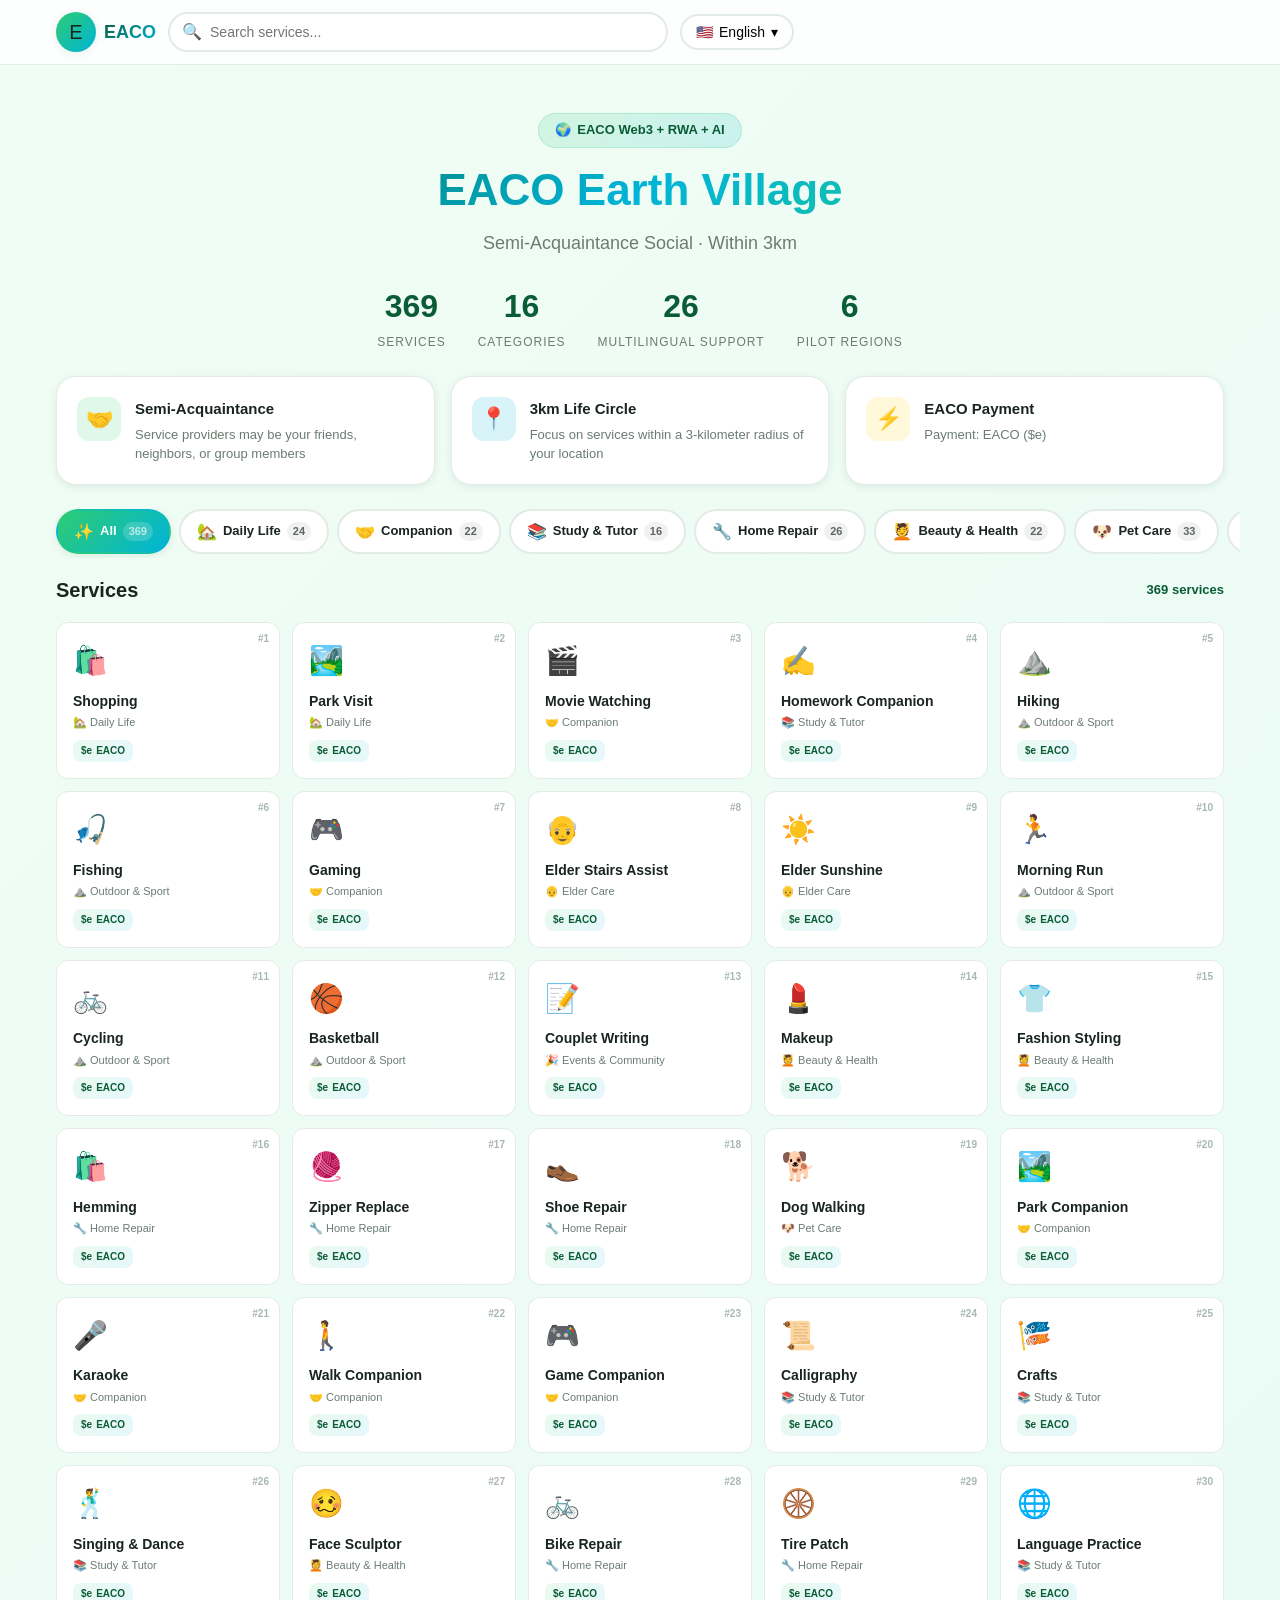
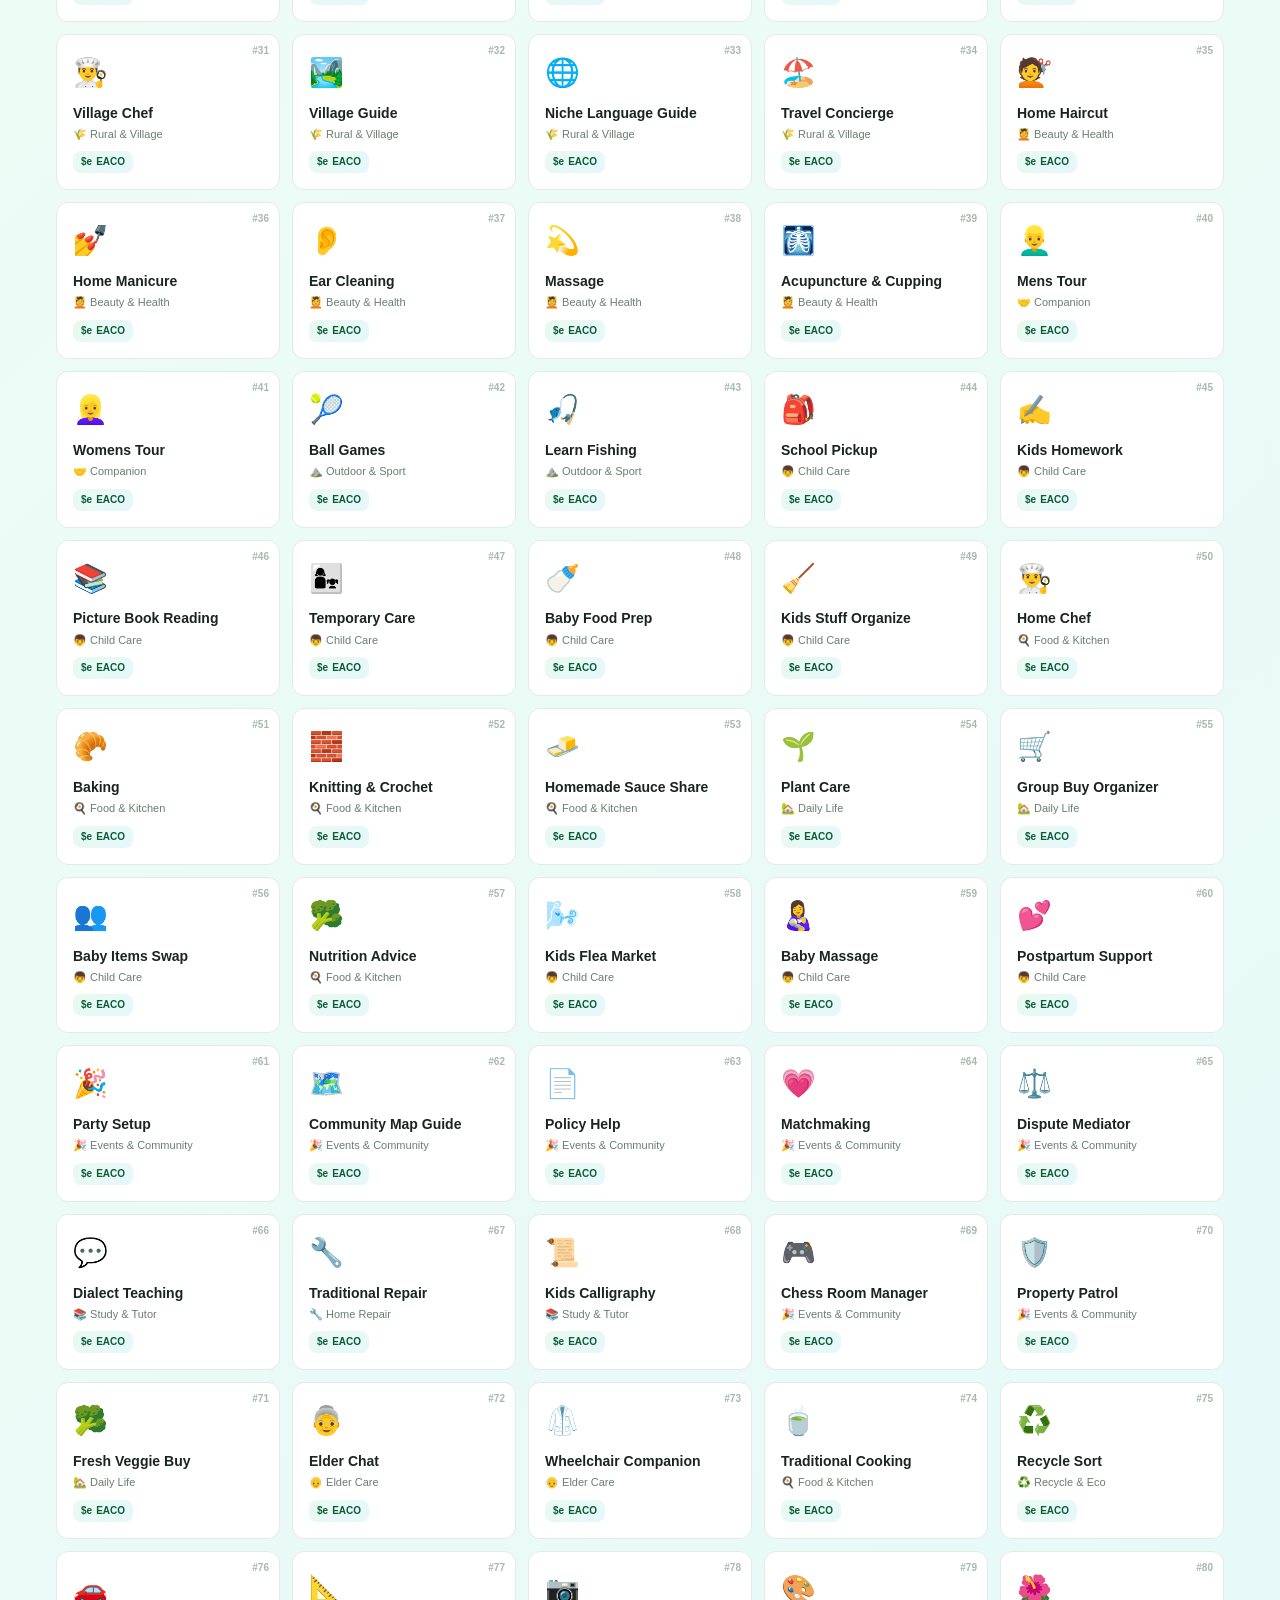
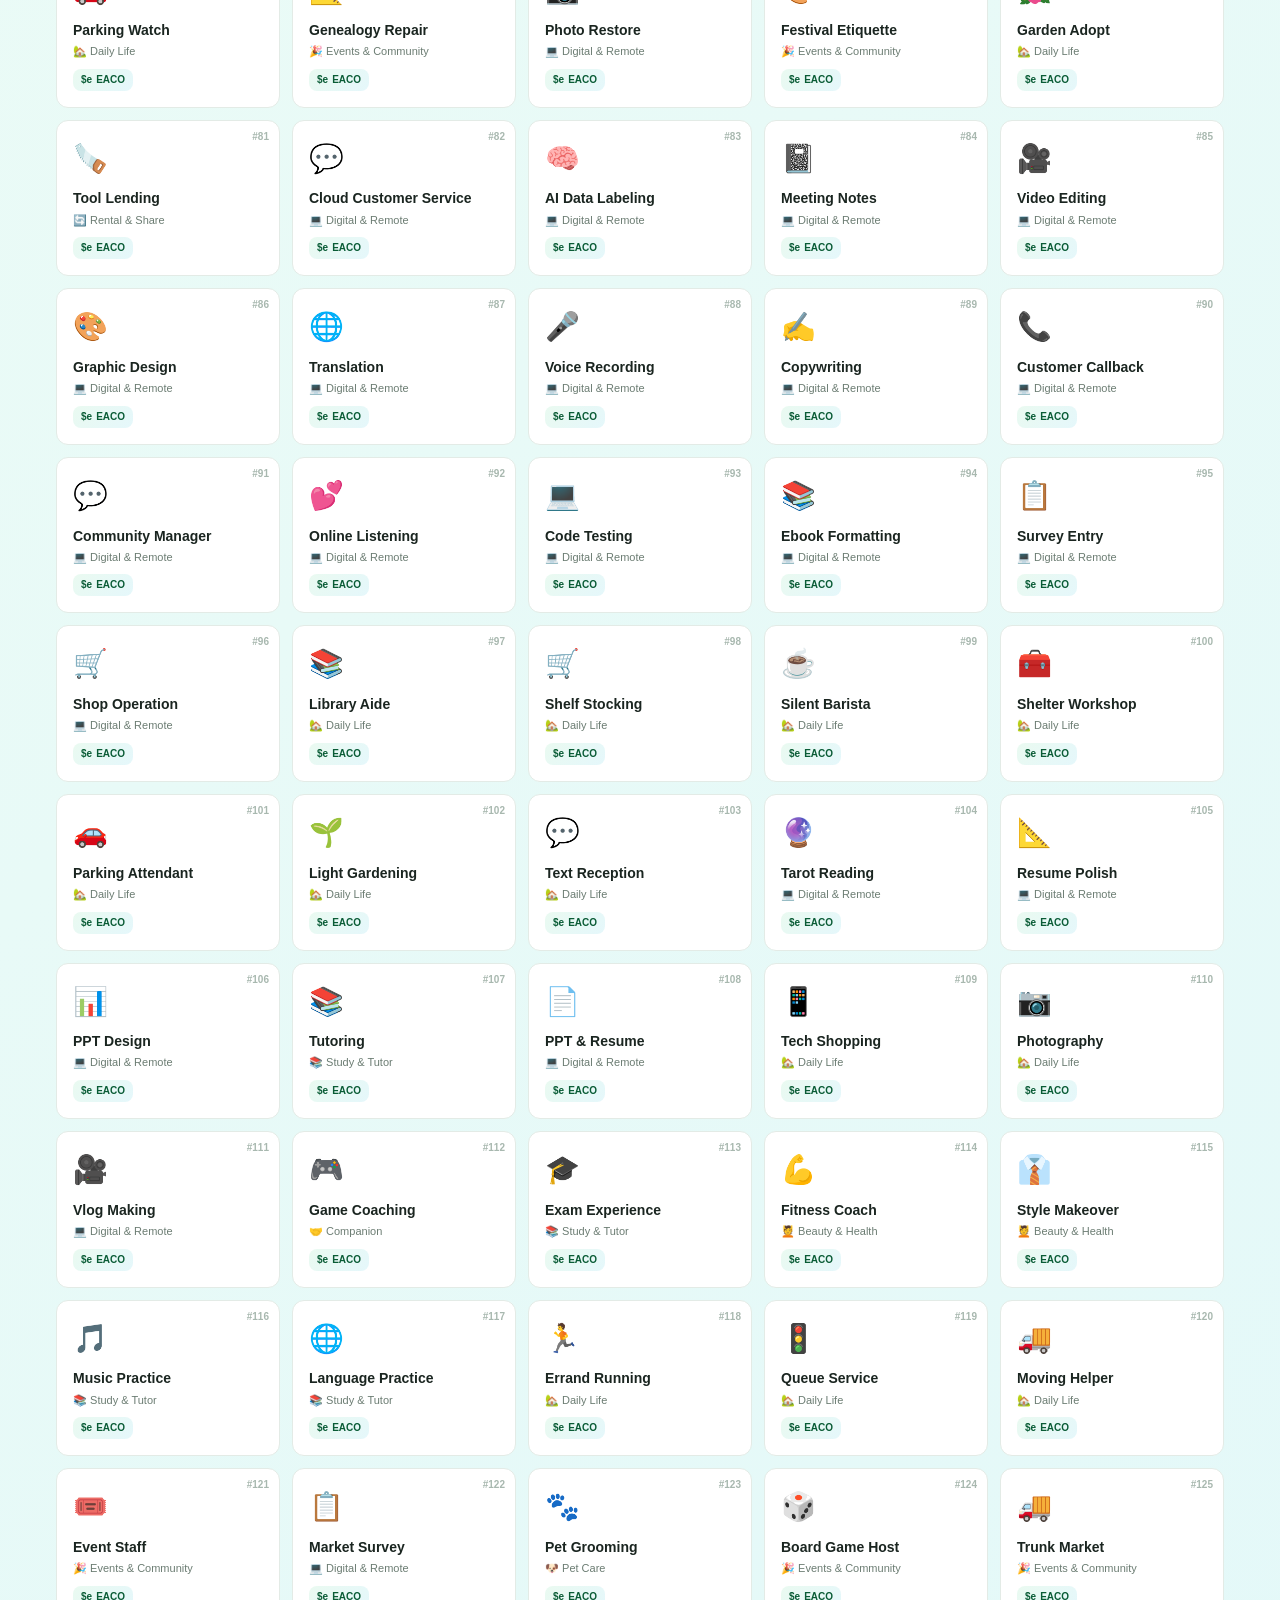
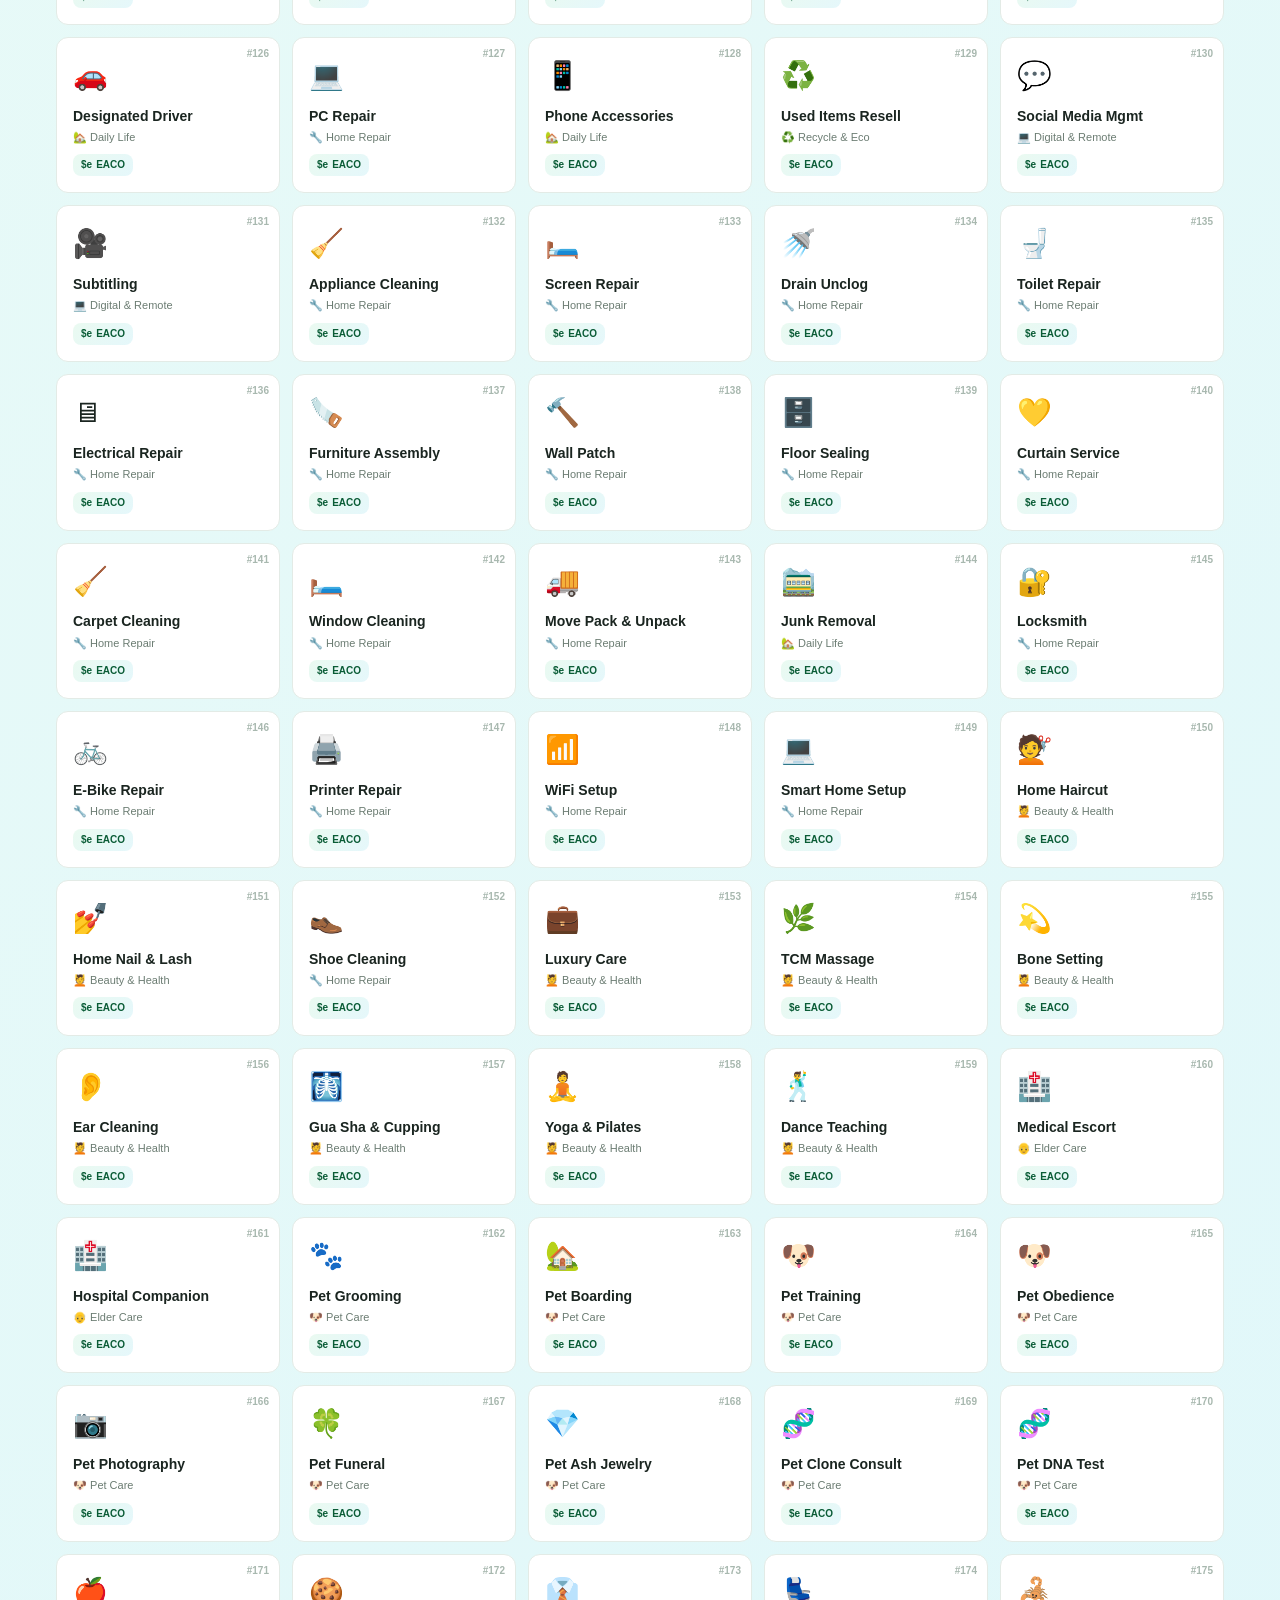
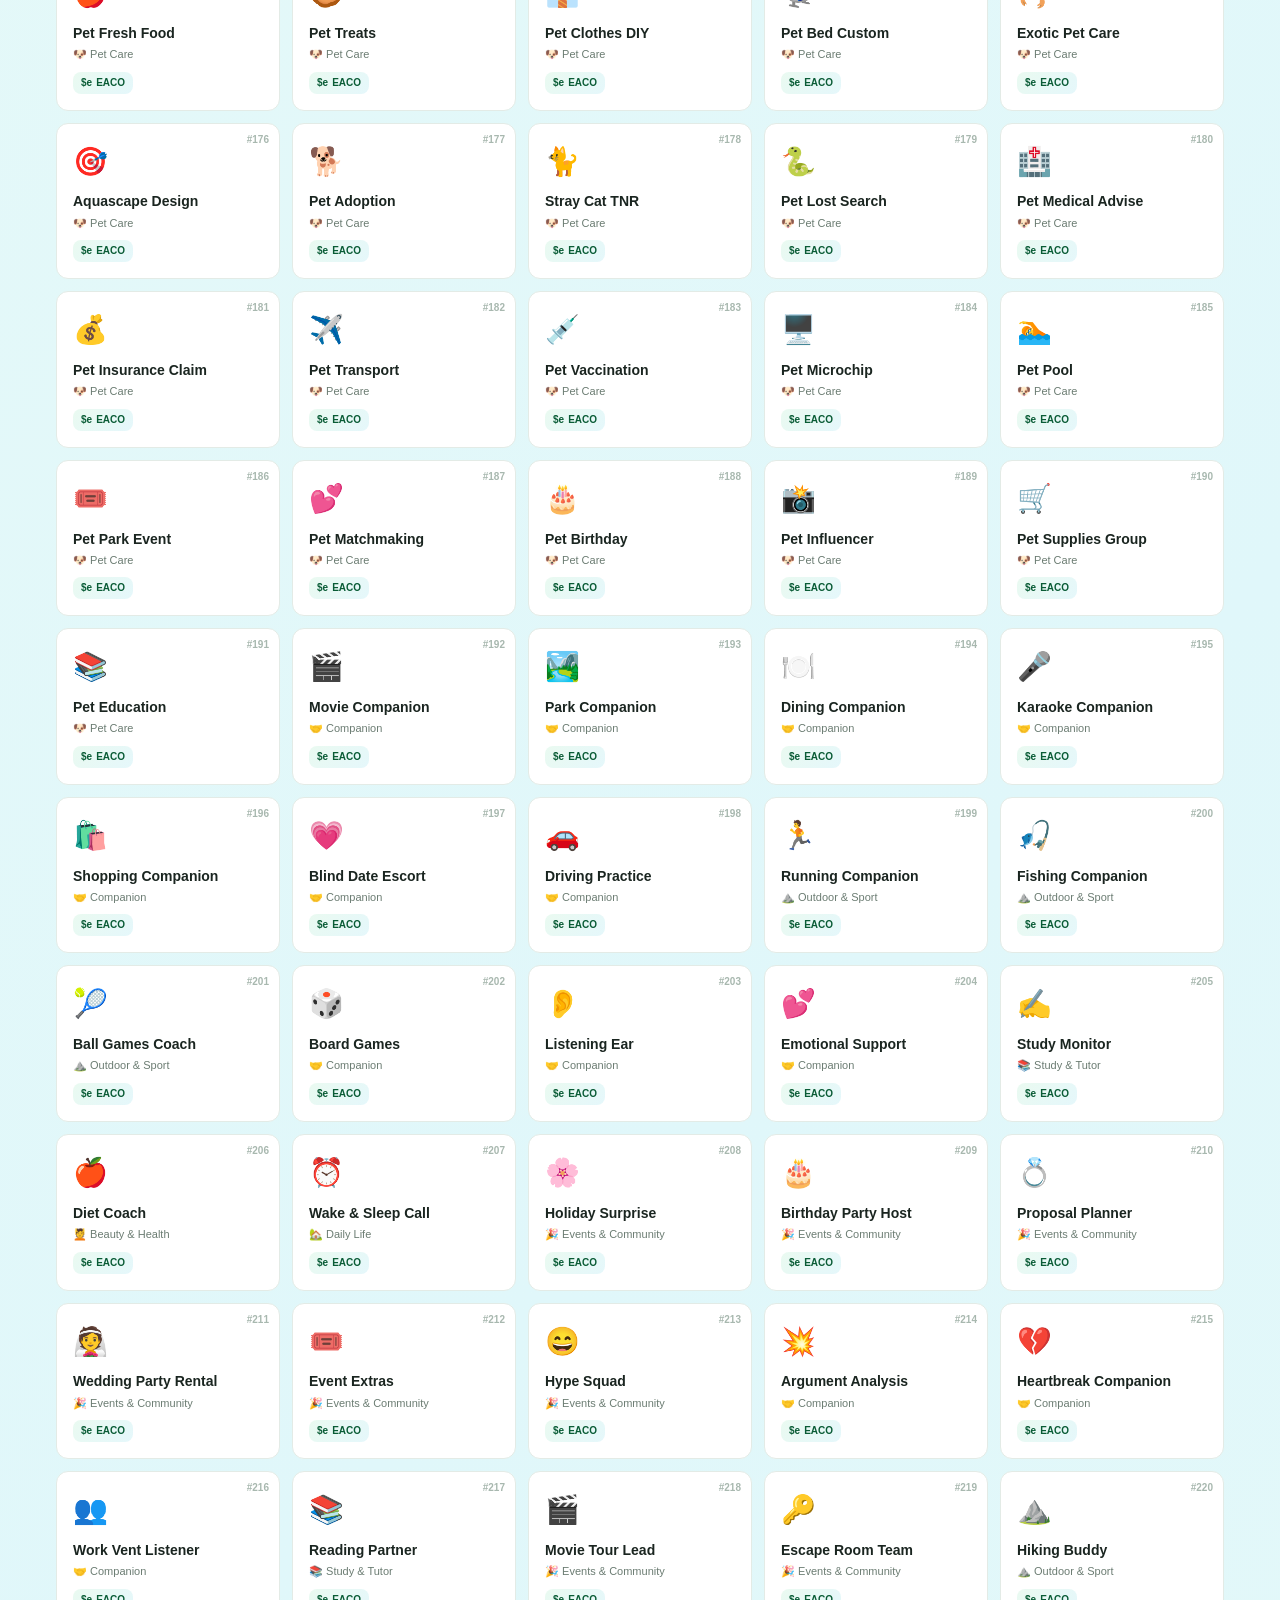
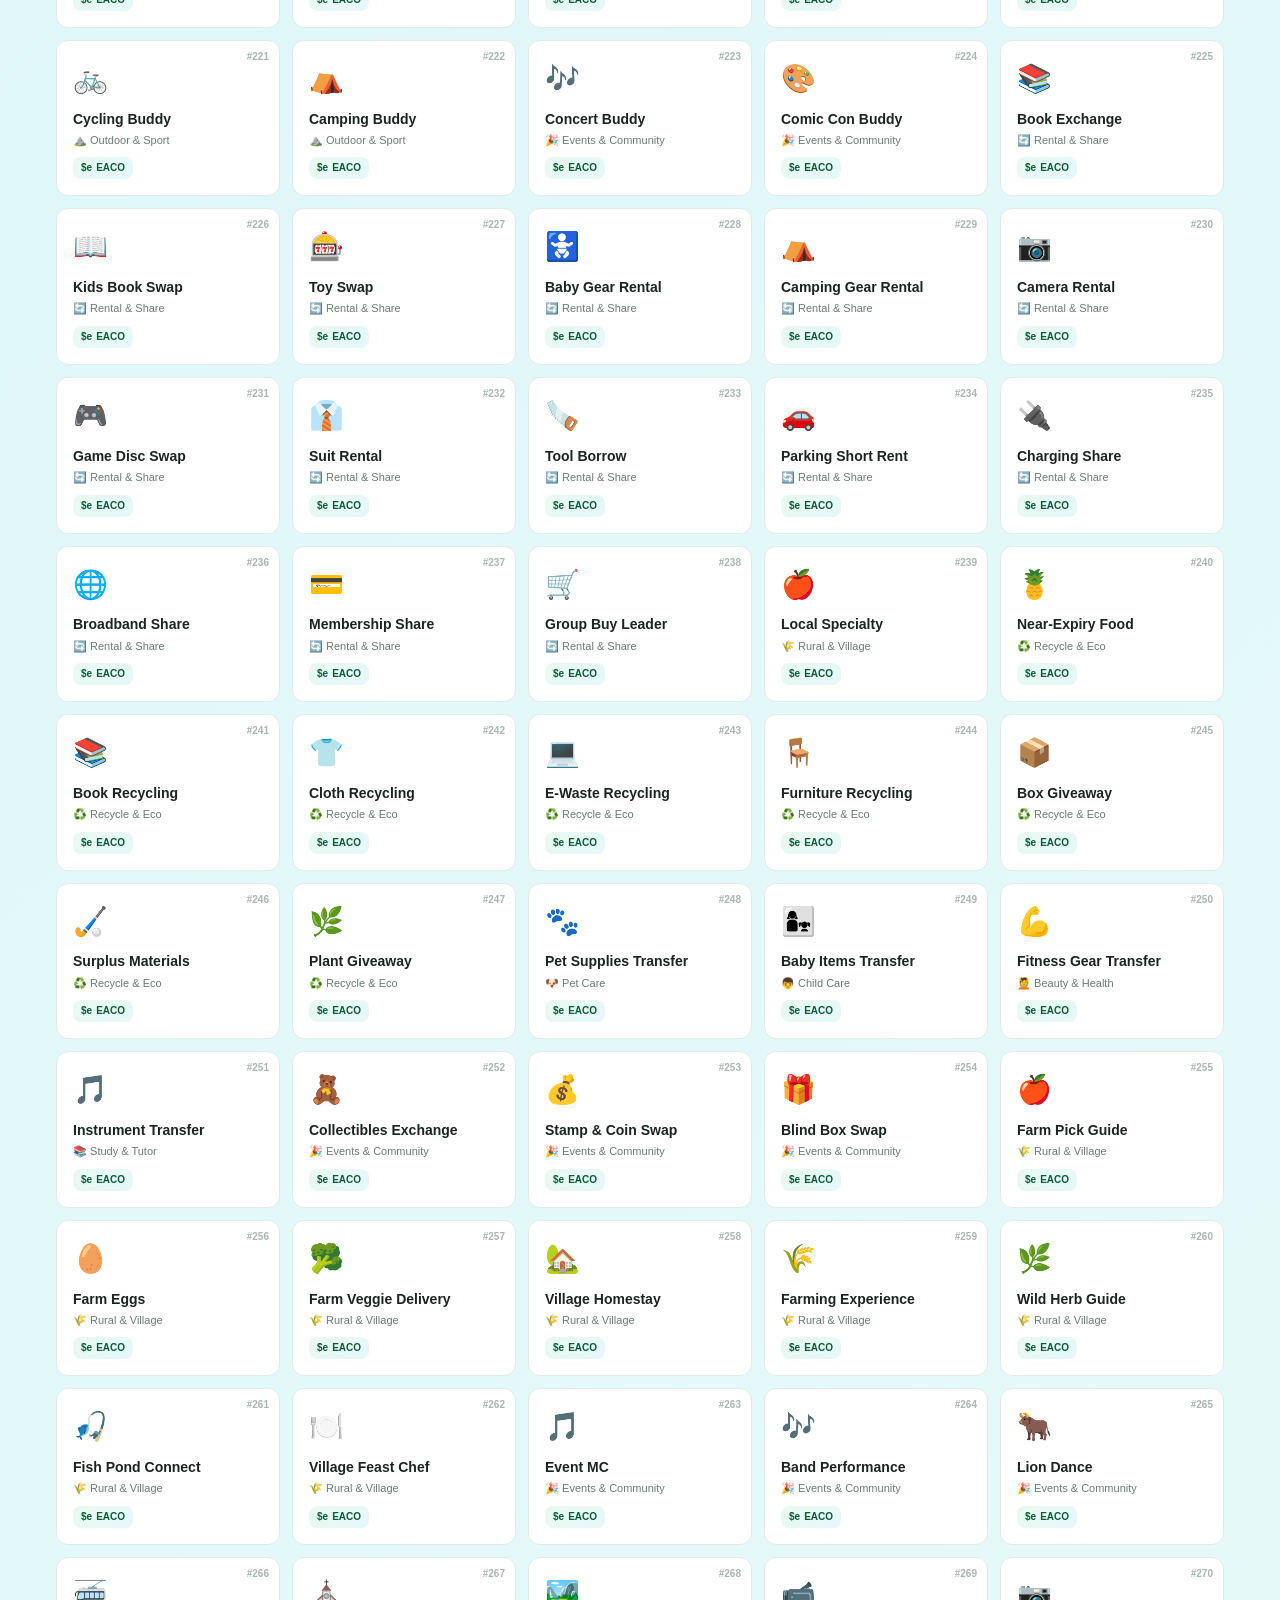
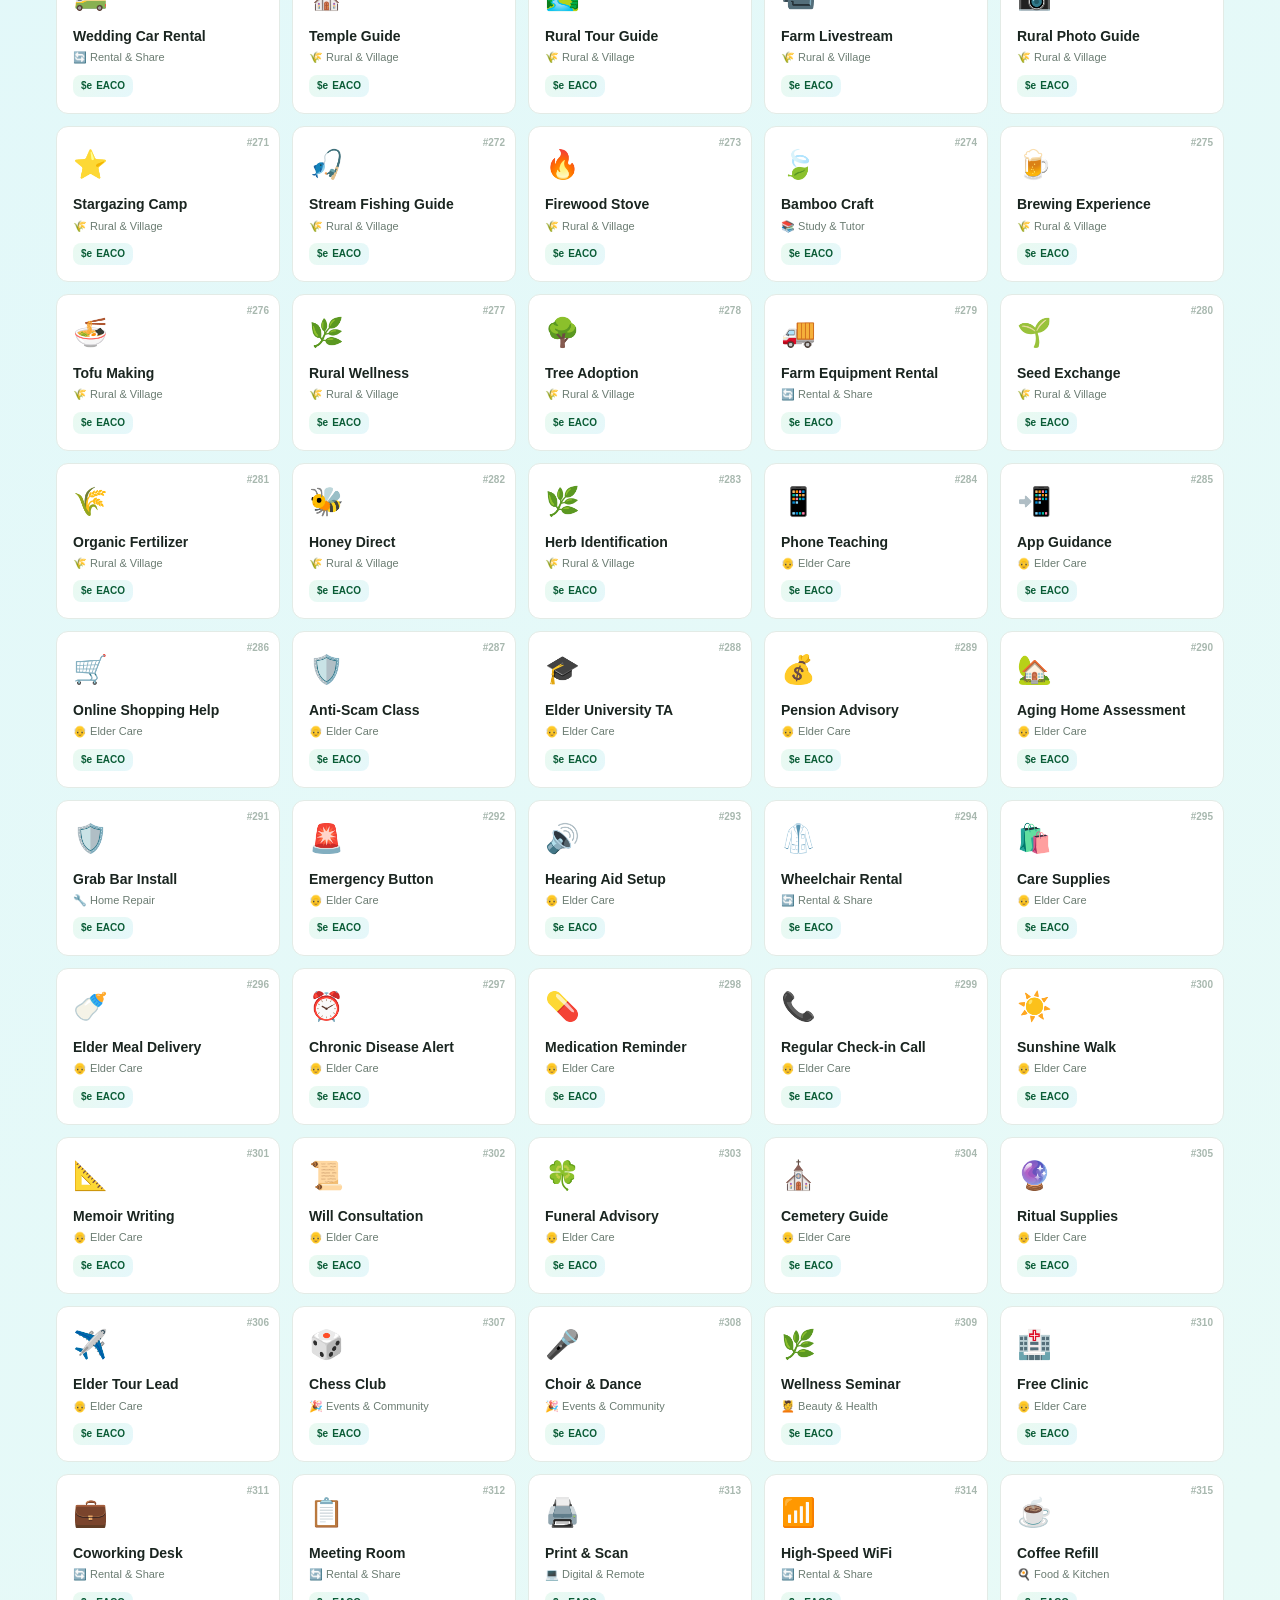
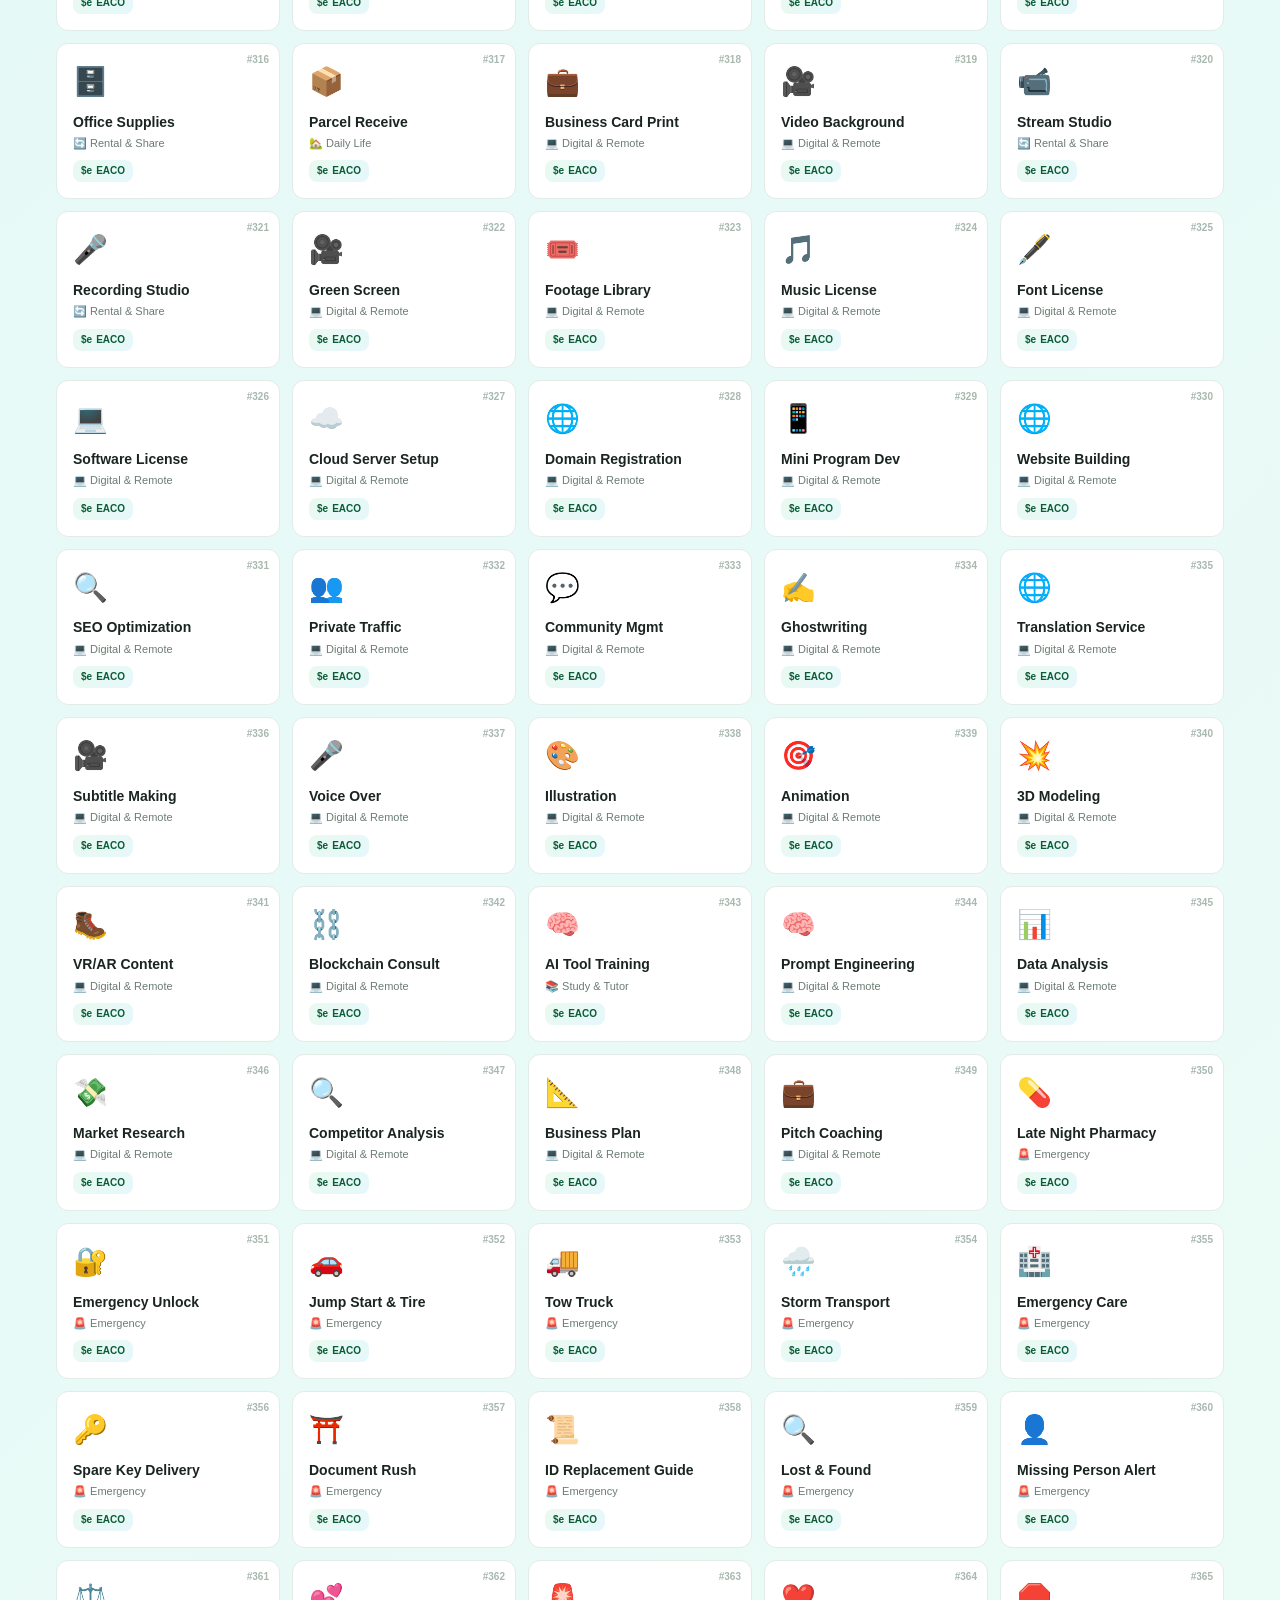
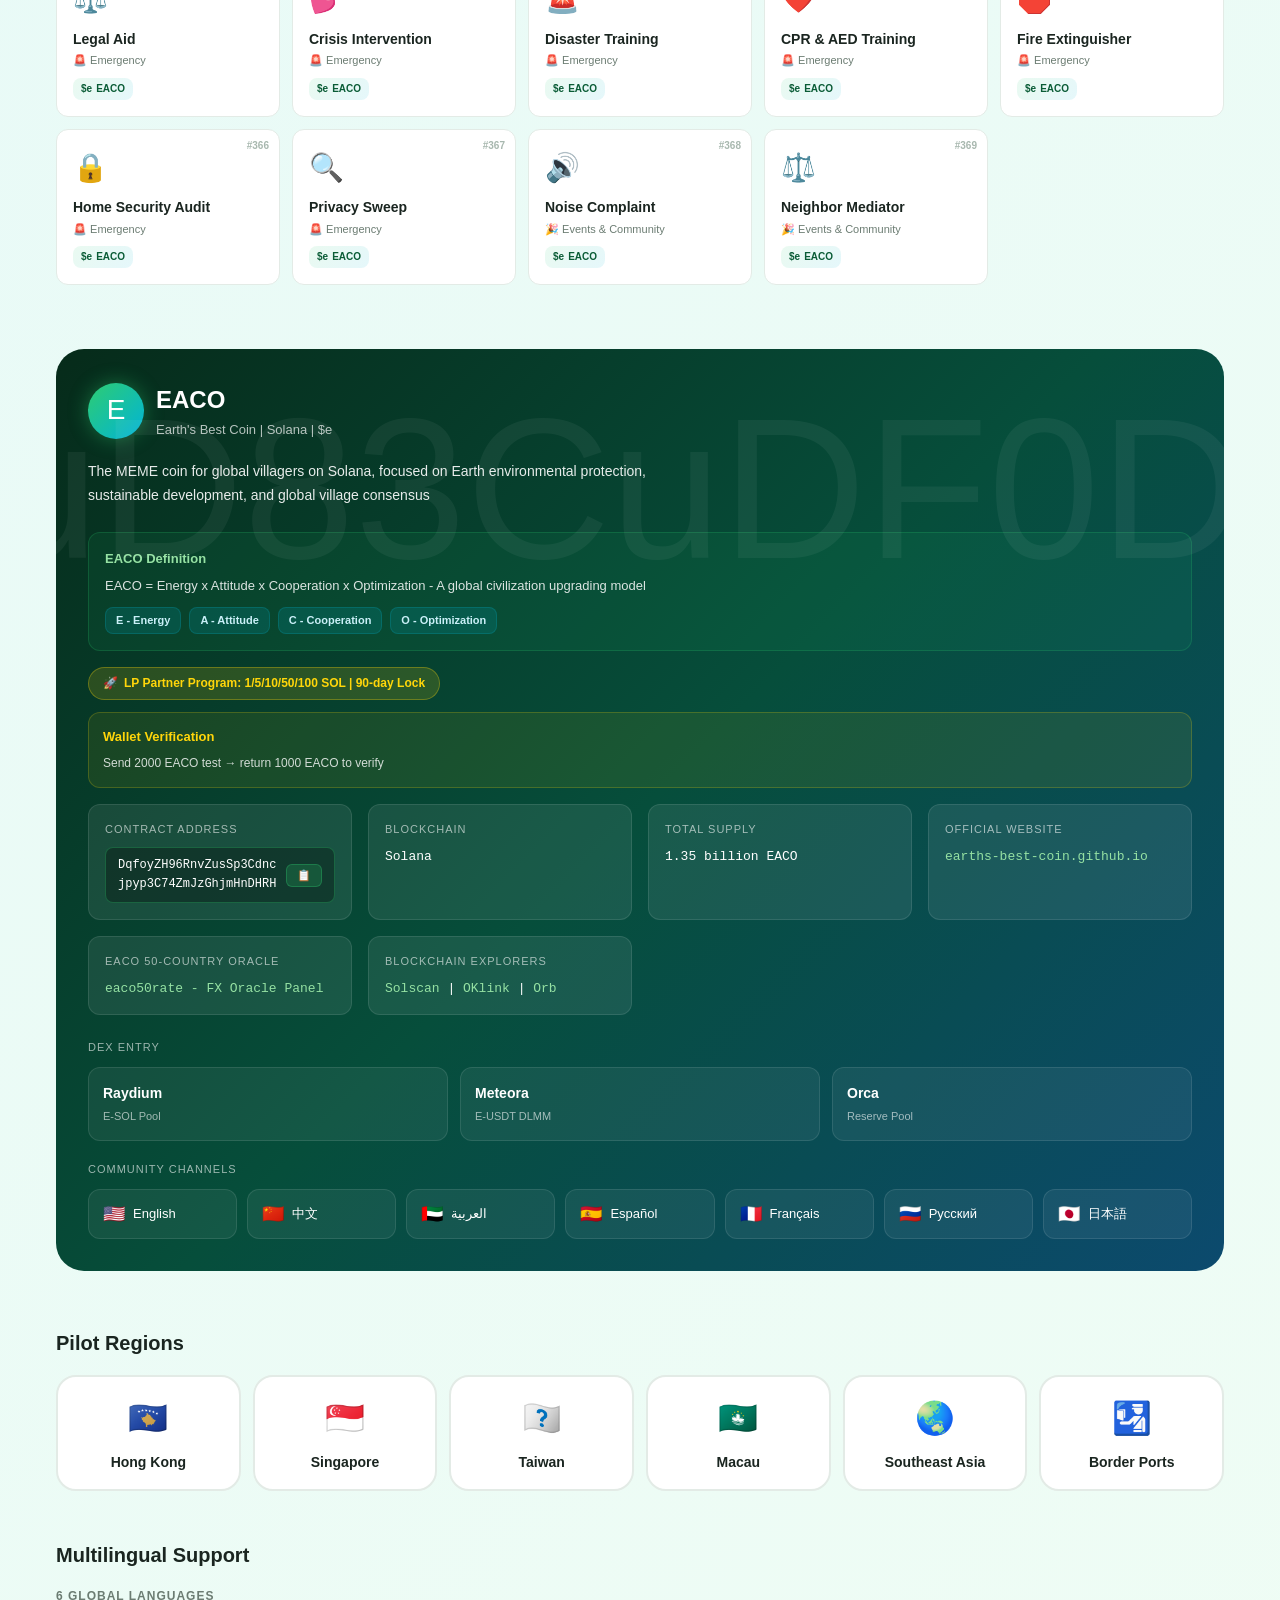
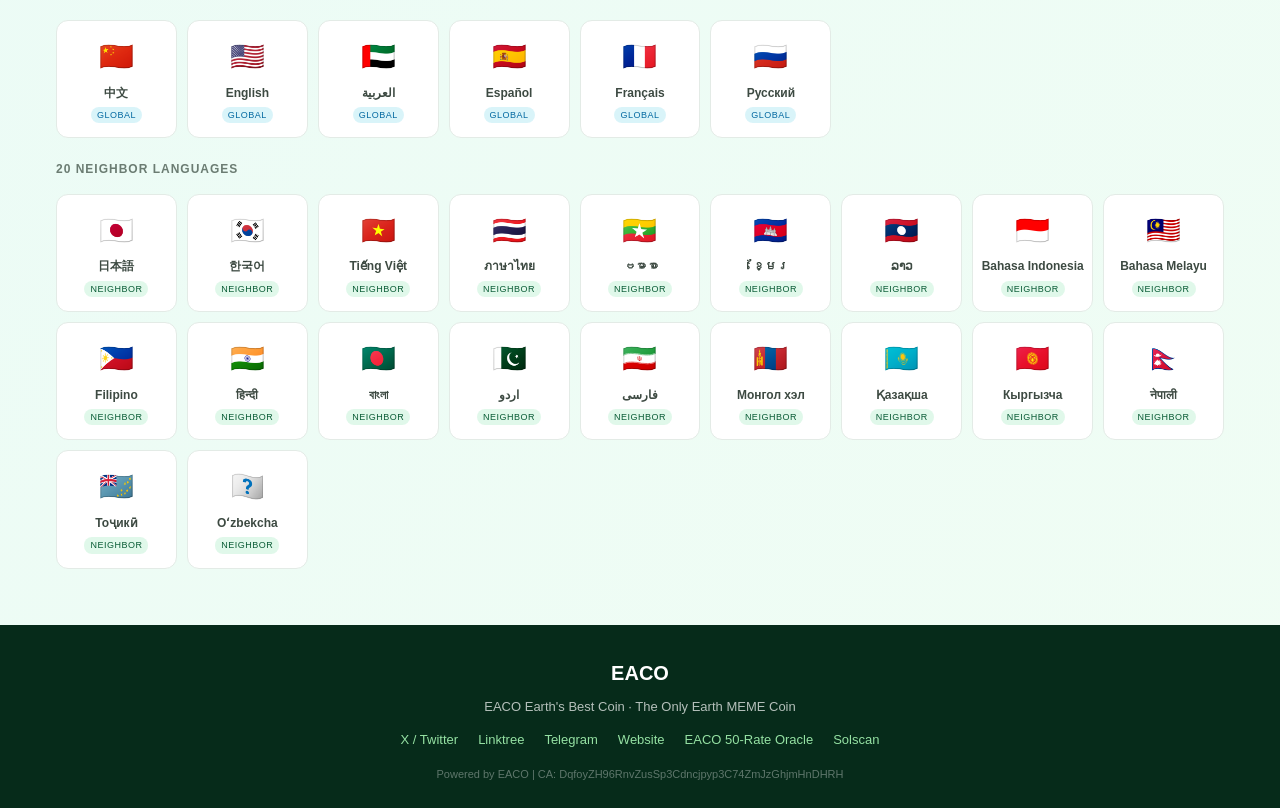
==== index.html @ 6248cef5 "Add files via upload" ====
<!DOCTYPE html>
<html lang="zh">
<head>
  <meta charset="UTF-8">
  <meta name="viewport" content="width=device-width, initial-scale=1.0, maximum-scale=5.0">
  <meta name="theme-color" content="#0a5c36">
  <meta name="description" content="EACO Earth Village - Semi-Acquaintance Social Platform within 3km. 369 services, Web3 powered, 26 languages.">
  <title>EACO Earth Village | Semi-Acquaintance Social</title>
  <link rel="manifest" href="manifest.json">
  <link rel="icon" href="data:image/svg+xml,<svg xmlns='http://www.w3.org/2000/svg' viewBox='0 0 100 100'><circle cx='50' cy='50' r='45' fill='%232ecc71'/><text y='65' x='50' font-size='40' text-anchor='middle'>E</text></svg>">
  <link rel="stylesheet" href="styles.css">
  <link rel="apple-touch-icon" href="data:image/svg+xml,<svg xmlns='http://www.w3.org/2000/svg' viewBox='0 0 100 100'><circle cx='50' cy='50' r='45' fill='%232ecc71'/><text y='65' x='50' font-size='40' text-anchor='middle'>E</text></svg>">
</head>
<body>

  <!-- ========== Header ========== -->
  <header class="header">
    <div class="header-inner">
      <div class="logo" onclick="scrollToTop()">
        <div class="logo-icon">E</div>
        <span class="logo-text" id="logoText">EACO</span>
      </div>
      <div class="search-bar">
        <span class="search-icon">&#128269;</span>
        <input type="text" id="searchInput" placeholder="Search services..." oninput="handleSearch(this.value)">
      </div>
      <div class="lang-selector">
        <button class="lang-btn" onclick="toggleLangDropdown()">
          <span id="currentLangFlag">&#127463;&#127479;</span>
          <span id="currentLangName">EN</span>
          <span>&#9662;</span>
        </button>
        <div class="lang-dropdown" id="langDropdown"></div>
      </div>
    </div>
  </header>

  <!-- ========== Hero ========== -->
  <section class="hero">
    <div class="hero-badge">
      <span>&#127757;</span>
      <span id="heroBadge">EACO Web3 + RWA + AI</span>
    </div>
    <h1 class="hero-title" id="heroTitle">EACO Earth Village</h1>
    <p class="hero-subtitle" id="heroSubtitle">Semi-Acquaintance Social | Within 3km</p>
    <div class="hero-stats">
      <div class="hero-stat">
        <div class="hero-stat-num">369</div>
        <div class="hero-stat-label" id="statServices">Services</div>
      </div>
      <div class="hero-stat">
        <div class="hero-stat-num">16</div>
        <div class="hero-stat-label" id="statCategories">Categories</div>
      </div>
      <div class="hero-stat">
        <div class="hero-stat-num">26</div>
        <div class="hero-stat-label" id="statLanguages">Languages</div>
      </div>
      <div class="hero-stat">
        <div class="hero-stat-num">6</div>
        <div class="hero-stat-label" id="statRegions">Pilot Regions</div>
      </div>
    </div>
  </section>

  <!-- ========== Concept Cards ========== -->
  <div class="concept-row">
    <div class="concept-card">
      <div class="concept-icon green">&#129309;</div>
      <div>
        <div class="concept-title" id="conceptTitle1">Semi-Acquaintance</div>
        <div class="concept-desc" id="conceptDesc1">Service providers may be your friends, neighbors, or group members</div>
      </div>
    </div>
    <div class="concept-card">
      <div class="concept-icon blue">&#128205;</div>
      <div>
        <div class="concept-title" id="conceptTitle2">3km Life Circle</div>
        <div class="concept-desc" id="conceptDesc2">Focus on services within a 3-kilometer radius of your location</div>
      </div>
    </div>
    <div class="concept-card">
      <div class="concept-icon gold">&#9889;</div>
      <div>
        <div class="concept-title" id="conceptTitle3">EACO Payment</div>
        <div class="concept-desc" id="conceptDesc3">Pay with EACO ($e) - Earth's Best Coin on Solana blockchain</div>
      </div>
    </div>
  </div>

  <!-- ========== Category Filter ========== -->
  <div class="category-bar" id="categoryBar"></div>

  <!-- ========== Services Grid ========== -->
  <section class="services-section">
    <div class="section-header">
      <h2 class="section-title" id="servicesTitle">Services</h2>
      <div class="results-count"><span id="resultsCount">369</span> <span id="resultsLabel">services</span></div>
    </div>
    <div class="services-grid" id="servicesGrid"></div>
    <div class="no-results" id="noResults" style="display:none">
      <div class="no-results-icon">&#128533;</div>
      <p id="noResultsText">No services found. Try a different search.</p>
    </div>
  </section>

  <!-- ========== EACO Web3 Section ========== -->
  <section class="eaco-section" id="eacoSection">
    <div class="eaco-card">
      <div class="eaco-header">
        <div class="eaco-logo">E</div>
        <div>
          <div class="eaco-title">EACO</div>
          <div class="eaco-subtitle" id="eacoSubtitle">Earth's Best Coin | Solana | $e</div>
        </div>
      </div>

      <p class="eaco-mission" id="eacoMission"></p>

      <div class="eaco-definition-box">
        <div class="eaco-definition-label" id="definitionLabel">EACO Definition</div>
        <div class="eaco-definition-text" id="definitionText"></div>
        <div class="eaco-definition-keywords">
          <span class="kw">E - Energy</span>
          <span class="kw">A - Attitude</span>
          <span class="kw">C - Cooperation</span>
          <span class="kw">O - Optimization</span>
        </div>
      </div>

      <div class="lp-badge">
        <span>&#128640;</span>
        <span id="lpBadge">LP Partner Program: 1/5/10/50/100 SOL | 90-day Lock</span>
      </div>

      <div class="verify-box">
        <div class="verify-title" id="verifyTitle">Wallet Verification</div>
        <div class="verify-desc" id="verifyDesc">Send 2000 EACO test -> return 1000 EACO to verify wallet ownership</div>
      </div>

      <div class="eaco-info-grid">
        <div class="eaco-info-item">
          <div class="eaco-info-label" id="caLabel">Contract Address (CA)</div>
          <div class="ca-box">
            <span class="ca-text" id="caText">DqfoyZH96RnvZusSp3Cdncjpyp3C74ZmJzGhjmHnDHRH</span>
            <button class="copy-btn" onclick="copyCA()">&#128203;</button>
          </div>
        </div>
        <div class="eaco-info-item">
          <div class="eaco-info-label" id="chainLabel">Blockchain</div>
          <div class="eaco-info-value">Solana</div>
        </div>
        <div class="eaco-info-item">
          <div class="eaco-info-label" id="supplyLabel">Total Supply</div>
          <div class="eaco-info-value">1.35 billion EACO</div>
        </div>
        <div class="eaco-info-item">
          <div class="eaco-info-label" id="websiteLabel">Official Website</div>
          <div class="eaco-info-value"><a href="https://ucoingroup.github.io/earths-best-coin/" target="_blank" rel="noopener">earths-best-coin.github.io</a></div>
        </div>
        <div class="eaco-info-item">
          <div class="eaco-info-label" id="rateLabel">EACO 50-Country Oracle</div>
          <div class="eaco-info-value"><a href="https://ucoingroup.github.io/eaco50rate/" target="_blank" rel="noopener">eaco50rate - FX Oracle Panel</a></div>
        </div>
        <div class="eaco-info-item">
          <div class="eaco-info-label" id="explorerLabel">Blockchain Explorers</div>
          <div class="eaco-info-value"><a href="https://solscan.io/token/DqfoyZH96RnvZusSp3Cdncjpyp3C74ZmJzGhjmHnDHRH" target="_blank" rel="noopener">Solscan</a> | <a href="https://www.oklink.com/zh-hans/solana/token/DqfoyZH96RnvZusSp3Cdncjpyp3C74ZmJzGhjmHnDHRH" target="_blank" rel="noopener">OKlink</a> | <a href="https://orbmarkets.io/token/DqfoyZH96RnvZusSp3Cdncjpyp3C74ZmJzGhjmHnDHRH" target="_blank" rel="noopener">Orb</a></div>
        </div>
      </div>

      <div class="eaco-info-label" id="dexLabel" style="margin-bottom:10px">DEX Liquidity Pools</div>
      <div class="dex-grid">
        <a class="dex-card" href="https://raydium.io/swap/?inputMint=sol&outputMint=DqfoyZH96RnvZusSp3Cdncjpyp3C74ZmJzGhjmHnDHRH" target="_blank" rel="noopener">
          <div class="dex-name">Raydium</div>
          <div class="dex-pair">E-SOL Pool</div>
        </a>
        <a class="dex-card" href="https://app.meteora.ag/dlmm/6ZfCi3qzhgDN1ygHVYXvfsfrwz8ZhQ7hD5mJtjeuUDyE" target="_blank" rel="noopener">
          <div class="dex-name">Meteora</div>
          <div class="dex-pair">E-USDT DLMM</div>
        </a>
        <a class="dex-card" href="https://www.orca.so/pools/6GDJvBhq9NY4Tcry8rsCVU4RTd8tzjUQCANvHngjK7jw" target="_blank" rel="noopener">
          <div class="dex-name">Orca</div>
          <div class="dex-pair">Reserve Pool</div>
        </a>
      </div>

      <div class="eaco-info-label" id="tgLabel" style="margin-bottom:10px">Community Channels</div>
      <div class="tg-grid" id="tgGrid"></div>
    </div>
  </section>

  <!-- ========== Pilot Regions ========== -->
  <section class="pilot-section">
    <h2 class="section-title" id="pilotTitle" style="margin-bottom:16px">Pilot Regions</h2>
    <div class="pilot-grid" id="pilotGrid"></div>
  </section>

  <!-- ========== Languages ========== -->
  <section class="lang-section">
    <h2 class="section-title" id="langTitle" style="margin-bottom:16px">Multilingual Support</h2>
    <div class="lang-cards" id="langCards"></div>
  </section>

  <!-- ========== Footer ========== -->
  <footer class="footer">
    <div class="footer-logo">EACO</div>
    <p class="footer-text" id="footerText">EACO Earth's Best Coin | The Only Earth MEME Coin in the Universe</p>
    <div class="footer-links">
      <a href="https://x.com/eacocc" target="_blank" rel="noopener">X / Twitter</a>
      <a href="https://linktr.ee/eacocc" target="_blank" rel="noopener">Linktree</a>
      <a href="https://t.me/e_eacocc" target="_blank" rel="noopener">Telegram</a>
      <a href="https://ucoingroup.github.io/earths-best-coin/" target="_blank" rel="noopener">Website</a>
      <a href="https://ucoingroup.github.io/eaco50rate/" target="_blank" rel="noopener">EACO 50-Rate Oracle</a>
      <a href="https://solscan.io/token/DqfoyZH96RnvZusSp3Cdncjpyp3C74ZmJzGhjmHnDHRH" target="_blank" rel="noopener">Solscan</a>
    </div>
    <p class="footer-copy" id="footerCopy">Powered by EACO | CA: DqfoyZH96RnvZusSp3Cdncjpyp3C74ZmJzGhjmHnDHRH</p>
  </footer>

  <!-- ========== Modal ========== -->
  <div class="modal-overlay" id="modalOverlay" onclick="closeModal(event)">
    <div class="modal" id="modalContent">
      <button class="modal-close" onclick="closeModalBtn()">&times;</button>
      <div class="modal-emoji" id="modalEmoji"></div>
      <h3 class="modal-title" id="modalTitle"></h3>
      <p class="modal-cat" id="modalCat"></p>
      <p class="modal-desc" id="modalDesc"></p>
      <div class="modal-eaco-pay">
        <div class="modal-eaco-label" id="modalPayLabel">Payment Method</div>
        <div class="modal-eaco-value" id="modalPayValue">EACO ($e) on Solana</div>
      </div>
      <div class="modal-actions">
        <button class="modal-btn modal-btn-primary" id="modalBtnTg" onclick="openTelegram()">Join Community</button>
        <button class="modal-btn modal-btn-secondary" onclick="closeModalBtn()">Close</button>
      </div>
    </div>
  </div>

  <!-- ========== Toast ========== -->
  <div class="toast" id="toast"></div>

  <script src="data.js"></script>
  <script src="app.js"></script>
</body>
</html>
---- styles.css ----
/* ============================================
   EACO Social App - Earth Theme Styles
   ============================================ */

:root {
  --earth-green: #2ecc71;
  --earth-deep: #0a5c36;
  --earth-dark: #062b1a;
  --ocean-blue: #00b4d8;
  --sky-light: #caf0f8;
  --sun-gold: #ffd60a;
  --leaf: #95e1a3;
  --soil: #8b6914;
  --white: #ffffff;
  --off-white: #f8fdf9;
  --gray-50: #f0f4f1;
  --gray-100: #e3ebe6;
  --gray-300: #a8b8af;
  --gray-500: #6b7c72;
  --gray-700: #3d4a42;
  --gray-900: #1a2520;
  --shadow-sm: 0 2px 8px rgba(6, 43, 26, 0.08);
  --shadow-md: 0 4px 16px rgba(6, 43, 26, 0.12);
  --shadow-lg: 0 8px 32px rgba(6, 43, 26, 0.16);
  --radius-sm: 8px;
  --radius-md: 12px;
  --radius-lg: 20px;
  --radius-xl: 28px;
  --transition: all 0.3s cubic-bezier(0.4, 0, 0.2, 1);
}

* {
  margin: 0;
  padding: 0;
  box-sizing: border-box;
}

html {
  scroll-behavior: smooth;
}

body {
  font-family: -apple-system, BlinkMacSystemFont, "Segoe UI", "PingFang SC", "Hiragino Sans GB", "Microsoft YaHei", sans-serif;
  background: linear-gradient(135deg, #f0fdf4 0%, #e0f7fa 50%, #f0fdf4 100%);
  color: var(--gray-900);
  min-height: 100vh;
  line-height: 1.6;
  overflow-x: hidden;
}

body[dir="rtl"] {
  text-align: right;
}

/* ===================== Header ===================== */
.header {
  position: sticky;
  top: 0;
  z-index: 100;
  background: rgba(255, 255, 255, 0.85);
  backdrop-filter: blur(20px);
  -webkit-backdrop-filter: blur(20px);
  border-bottom: 1px solid var(--gray-100);
  transition: var(--transition);
}

.header-inner {
  max-width: 1200px;
  margin: 0 auto;
  padding: 12px 16px;
  display: flex;
  align-items: center;
  gap: 12px;
}

.logo {
  display: flex;
  align-items: center;
  gap: 8px;
  cursor: pointer;
  flex-shrink: 0;
}

.logo-icon {
  width: 40px;
  height: 40px;
  border-radius: 50%;
  background: linear-gradient(135deg, var(--earth-green), var(--ocean-blue));
  display: flex;
  align-items: center;
  justify-content: center;
  font-size: 20px;
  box-shadow: var(--shadow-sm);
  animation: earthSpin 20s linear infinite;
}

@keyframes earthSpin {
  from { transform: rotate(0deg); }
  to { transform: rotate(360deg); }
}

.logo-text {
  font-size: 18px;
  font-weight: 800;
  background: linear-gradient(135deg, var(--earth-deep), var(--ocean-blue));
  -webkit-background-clip: text;
  -webkit-text-fill-color: transparent;
  background-clip: text;
  white-space: nowrap;
}

.search-bar {
  flex: 1;
  position: relative;
  max-width: 500px;
}

.search-bar input {
  width: 100%;
  padding: 10px 16px 10px 40px;
  border: 2px solid var(--gray-100);
  border-radius: var(--radius-xl);
  font-size: 14px;
  background: var(--white);
  transition: var(--transition);
  outline: none;
}

.search-bar input:focus {
  border-color: var(--earth-green);
  box-shadow: 0 0 0 4px rgba(46, 204, 113, 0.1);
}

.search-bar .search-icon {
  position: absolute;
  left: 14px;
  top: 50%;
  transform: translateY(-50%);
  font-size: 16px;
  color: var(--gray-500);
}

.lang-selector {
  position: relative;
  flex-shrink: 0;
}

.lang-btn {
  display: flex;
  align-items: center;
  gap: 6px;
  padding: 8px 14px;
  border: 2px solid var(--gray-100);
  border-radius: var(--radius-xl);
  background: var(--white);
  cursor: pointer;
  font-size: 14px;
  transition: var(--transition);
  white-space: nowrap;
}

.lang-btn:hover {
  border-color: var(--earth-green);
  box-shadow: var(--shadow-sm);
}

.lang-dropdown {
  position: absolute;
  top: calc(100% + 8px);
  right: 0;
  width: 320px;
  max-height: 480px;
  overflow-y: auto;
  background: var(--white);
  border: 1px solid var(--gray-100);
  border-radius: var(--radius-lg);
  box-shadow: var(--shadow-lg);
  padding: 12px;
  display: none;
  z-index: 200;
}

.lang-dropdown.show {
  display: block;
  animation: fadeInDown 0.2s ease;
}

@keyframes fadeInDown {
  from { opacity: 0; transform: translateY(-10px); }
  to { opacity: 1; transform: translateY(0); }
}

.lang-section-title {
  font-size: 11px;
  font-weight: 700;
  color: var(--gray-500);
  text-transform: uppercase;
  letter-spacing: 1px;
  padding: 8px 8px 4px;
}

.lang-grid {
  display: grid;
  grid-template-columns: repeat(2, 1fr);
  gap: 6px;
  margin-bottom: 8px;
}

.lang-option {
  display: flex;
  align-items: center;
  gap: 8px;
  padding: 8px 10px;
  border-radius: var(--radius-sm);
  cursor: pointer;
  transition: var(--transition);
  font-size: 13px;
}

.lang-option:hover {
  background: var(--gray-50);
}

.lang-option.active {
  background: linear-gradient(135deg, rgba(46, 204, 113, 0.15), rgba(0, 180, 216, 0.15));
  font-weight: 600;
}

.lang-option .flag {
  font-size: 18px;
}

/* ===================== Hero ===================== */
.hero {
  max-width: 1200px;
  margin: 0 auto;
  padding: 48px 16px 24px;
  text-align: center;
}

.hero-badge {
  display: inline-flex;
  align-items: center;
  gap: 6px;
  padding: 6px 16px;
  border-radius: var(--radius-xl);
  background: linear-gradient(135deg, rgba(46, 204, 113, 0.15), rgba(0, 180, 216, 0.15));
  border: 1px solid rgba(46, 204, 113, 0.2);
  font-size: 13px;
  font-weight: 600;
  color: var(--earth-deep);
  margin-bottom: 16px;
}

.hero-title {
  font-size: clamp(28px, 5vw, 44px);
  font-weight: 900;
  line-height: 1.2;
  margin-bottom: 12px;
  background: linear-gradient(135deg, var(--earth-deep) 0%, var(--ocean-blue) 50%, var(--earth-green) 100%);
  -webkit-background-clip: text;
  -webkit-text-fill-color: transparent;
  background-clip: text;
}

.hero-subtitle {
  font-size: clamp(14px, 2vw, 18px);
  color: var(--gray-500);
  margin-bottom: 24px;
}

.hero-stats {
  display: flex;
  justify-content: center;
  gap: 32px;
  flex-wrap: wrap;
  margin-top: 16px;
}

.hero-stat {
  text-align: center;
}

.hero-stat-num {
  font-size: 32px;
  font-weight: 900;
  color: var(--earth-deep);
}

.hero-stat-label {
  font-size: 12px;
  color: var(--gray-500);
  text-transform: uppercase;
  letter-spacing: 1px;
}

/* ===================== Concept Cards ===================== */
.concept-row {
  max-width: 1200px;
  margin: 0 auto 24px;
  padding: 0 16px;
  display: grid;
  grid-template-columns: repeat(auto-fit, minmax(280px, 1fr));
  gap: 16px;
}

.concept-card {
  background: var(--white);
  border-radius: var(--radius-lg);
  padding: 20px;
  box-shadow: var(--shadow-sm);
  border: 1px solid var(--gray-100);
  display: flex;
  gap: 14px;
  align-items: flex-start;
  transition: var(--transition);
}

.concept-card:hover {
  box-shadow: var(--shadow-md);
  transform: translateY(-2px);
}

.concept-icon {
  width: 44px;
  height: 44px;
  border-radius: var(--radius-md);
  display: flex;
  align-items: center;
  justify-content: center;
  font-size: 22px;
  flex-shrink: 0;
}

.concept-icon.green { background: rgba(46, 204, 113, 0.15); }
.concept-icon.blue { background: rgba(0, 180, 216, 0.15); }
.concept-icon.gold { background: rgba(255, 214, 10, 0.15); }

.concept-title {
  font-size: 15px;
  font-weight: 700;
  margin-bottom: 4px;
  color: var(--gray-900);
}

.concept-desc {
  font-size: 13px;
  color: var(--gray-500);
  line-height: 1.5;
}

/* ===================== Category Filter ===================== */
.category-bar {
  max-width: 1200px;
  margin: 0 auto 16px;
  padding: 0 16px;
  display: flex;
  gap: 8px;
  overflow-x: auto;
  -webkit-overflow-scrolling: touch;
  scrollbar-width: none;
  padding-bottom: 4px;
}

.category-bar::-webkit-scrollbar {
  display: none;
}

.cat-chip {
  display: flex;
  align-items: center;
  gap: 6px;
  padding: 8px 16px;
  border-radius: var(--radius-xl);
  background: var(--white);
  border: 2px solid var(--gray-100);
  cursor: pointer;
  font-size: 13px;
  font-weight: 600;
  white-space: nowrap;
  transition: var(--transition);
  flex-shrink: 0;
}

.cat-chip:hover {
  border-color: var(--earth-green);
}

.cat-chip.active {
  background: linear-gradient(135deg, var(--earth-green), var(--ocean-blue));
  border-color: transparent;
  color: var(--white);
  box-shadow: var(--shadow-sm);
}

.cat-chip .cat-emoji {
  font-size: 16px;
}

.cat-chip .cat-count {
  font-size: 11px;
  opacity: 0.7;
  background: rgba(0, 0, 0, 0.08);
  padding: 1px 6px;
  border-radius: 10px;
}

.cat-chip.active .cat-count {
  background: rgba(255, 255, 255, 0.25);
}

/* ===================== Services Grid ===================== */
.services-section {
  max-width: 1200px;
  margin: 0 auto;
  padding: 0 16px 32px;
}

.section-header {
  display: flex;
  justify-content: space-between;
  align-items: center;
  margin-bottom: 16px;
}

.section-title {
  font-size: 20px;
  font-weight: 800;
  color: var(--gray-900);
}

.results-count {
  font-size: 13px;
  color: var(--gray-500);
}

.results-count span {
  font-weight: 700;
  color: var(--earth-deep);
}

.services-grid {
  display: grid;
  grid-template-columns: repeat(auto-fill, minmax(200px, 1fr));
  gap: 12px;
}

.service-card {
  background: var(--white);
  border-radius: var(--radius-md);
  padding: 16px;
  border: 1px solid var(--gray-100);
  cursor: pointer;
  transition: var(--transition);
  position: relative;
  overflow: hidden;
}

.service-card::before {
  content: '';
  position: absolute;
  top: 0;
  left: 0;
  right: 0;
  height: 3px;
  background: linear-gradient(90deg, var(--earth-green), var(--ocean-blue));
  opacity: 0;
  transition: var(--transition);
}

.service-card:hover {
  box-shadow: var(--shadow-md);
  transform: translateY(-3px);
  border-color: transparent;
}

.service-card:hover::before {
  opacity: 1;
}

.service-emoji {
  font-size: 28px;
  margin-bottom: 8px;
  display: block;
}

.service-id {
  position: absolute;
  top: 8px;
  right: 10px;
  font-size: 10px;
  color: var(--gray-300);
  font-weight: 600;
}

.service-name {
  font-size: 14px;
  font-weight: 700;
  color: var(--gray-900);
  margin-bottom: 4px;
  line-height: 1.3;
}

.service-cat {
  font-size: 11px;
  color: var(--gray-500);
  display: flex;
  align-items: center;
  gap: 4px;
}

.service-eaco {
  margin-top: 8px;
  display: inline-flex;
  align-items: center;
  gap: 4px;
  padding: 3px 8px;
  border-radius: var(--radius-sm);
  background: linear-gradient(135deg, rgba(46, 204, 113, 0.1), rgba(0, 180, 216, 0.1));
  font-size: 10px;
  font-weight: 600;
  color: var(--earth-deep);
}

/* ===================== EACO Section ===================== */
.eaco-section {
  max-width: 1200px;
  margin: 0 auto;
  padding: 32px 16px;
}

.eaco-card {
  background: linear-gradient(135deg, var(--earth-dark) 0%, #064e3b 50%, #0c4a6e 100%);
  border-radius: var(--radius-xl);
  padding: 32px;
  color: var(--white);
  position: relative;
  overflow: hidden;
}

.eaco-card::before {
  content: '\uD83C\uDF0D';
  position: absolute;
  top: -20px;
  right: -20px;
  font-size: 200px;
  opacity: 0.05;
  pointer-events: none;
}

.eaco-header {
  display: flex;
  align-items: center;
  gap: 12px;
  margin-bottom: 20px;
}

.eaco-logo {
  width: 56px;
  height: 56px;
  border-radius: 50%;
  background: linear-gradient(135deg, var(--earth-green), var(--ocean-blue));
  display: flex;
  align-items: center;
  justify-content: center;
  font-size: 28px;
  box-shadow: 0 0 20px rgba(46, 204, 113, 0.4);
}

.eaco-title {
  font-size: 24px;
  font-weight: 900;
}

.eaco-subtitle {
  font-size: 13px;
  opacity: 0.7;
}

.eaco-mission {
  font-size: 14px;
  line-height: 1.7;
  opacity: 0.9;
  margin-bottom: 24px;
  max-width: 600px;
}

.eaco-info-grid {
  display: grid;
  grid-template-columns: repeat(auto-fit, minmax(250px, 1fr));
  gap: 16px;
  margin-bottom: 24px;
}

.eaco-info-item {
  background: rgba(255, 255, 255, 0.08);
  border-radius: var(--radius-md);
  padding: 16px;
  border: 1px solid rgba(255, 255, 255, 0.1);
}

.eaco-info-label {
  font-size: 11px;
  text-transform: uppercase;
  letter-spacing: 1px;
  opacity: 0.6;
  margin-bottom: 8px;
}

.eaco-info-value {
  font-size: 13px;
  font-family: "SF Mono", "Fira Code", monospace;
  word-break: break-all;
  line-height: 1.5;
}

.eaco-info-value a {
  color: var(--leaf);
  text-decoration: none;
  transition: var(--transition);
}

.eaco-info-value a:hover {
  color: var(--sun-gold);
}

.ca-box {
  display: flex;
  align-items: center;
  gap: 8px;
  background: rgba(0, 0, 0, 0.3);
  padding: 8px 12px;
  border-radius: var(--radius-sm);
  border: 1px solid rgba(46, 204, 113, 0.3);
}

.ca-text {
  font-family: "SF Mono", "Fira Code", monospace;
  font-size: 12px;
  word-break: break-all;
}

.copy-btn {
  background: rgba(46, 204, 113, 0.2);
  border: 1px solid rgba(46, 204, 113, 0.3);
  color: var(--leaf);
  padding: 4px 10px;
  border-radius: 6px;
  cursor: pointer;
  font-size: 11px;
  font-weight: 600;
  transition: var(--transition);
  white-space: nowrap;
}

.copy-btn:hover {
  background: rgba(46, 204, 113, 0.3);
}

.copy-btn.copied {
  background: var(--earth-green);
  color: var(--white);
}

.dex-grid {
  display: grid;
  grid-template-columns: repeat(auto-fit, minmax(180px, 1fr));
  gap: 12px;
  margin-bottom: 20px;
}

.dex-card {
  background: rgba(255, 255, 255, 0.06);
  border-radius: var(--radius-md);
  padding: 14px;
  text-decoration: none;
  color: var(--white);
  border: 1px solid rgba(255, 255, 255, 0.1);
  transition: var(--transition);
  display: block;
}

.dex-card:hover {
  background: rgba(46, 204, 113, 0.15);
  border-color: rgba(46, 204, 113, 0.4);
  transform: translateY(-2px);
}

.dex-name {
  font-size: 14px;
  font-weight: 700;
  margin-bottom: 4px;
}

.dex-pair {
  font-size: 11px;
  opacity: 0.6;
}

.lp-badge {
  display: inline-flex;
  align-items: center;
  gap: 6px;
  padding: 6px 14px;
  border-radius: var(--radius-xl);
  background: rgba(255, 214, 10, 0.15);
  border: 1px solid rgba(255, 214, 10, 0.3);
  font-size: 12px;
  font-weight: 600;
  color: var(--sun-gold);
  margin-bottom: 12px;
}

.verify-box {
  background: rgba(255, 214, 10, 0.08);
  border: 1px solid rgba(255, 214, 10, 0.2);
  border-radius: var(--radius-md);
  padding: 14px;
  margin-bottom: 16px;
}

.eaco-definition-box {
  background: rgba(46, 204, 113, 0.08);
  border: 1px solid rgba(46, 204, 113, 0.2);
  border-radius: var(--radius-md);
  padding: 16px;
  margin-bottom: 16px;
}

.eaco-definition-label {
  font-size: 13px;
  font-weight: 700;
  color: var(--leaf);
  margin-bottom: 6px;
}

.eaco-definition-text {
  font-size: 13px;
  opacity: 0.85;
  line-height: 1.6;
  margin-bottom: 10px;
}

.eaco-definition-keywords {
  display: flex;
  flex-wrap: wrap;
  gap: 8px;
}

.eaco-definition-keywords .kw {
  display: inline-flex;
  align-items: center;
  gap: 4px;
  padding: 4px 10px;
  border-radius: var(--radius-sm);
  background: rgba(0, 180, 216, 0.15);
  border: 1px solid rgba(0, 180, 216, 0.2);
  font-size: 11px;
  font-weight: 600;
  color: var(--sky-light);
}

.verify-title {
  font-size: 13px;
  font-weight: 700;
  color: var(--sun-gold);
  margin-bottom: 6px;
}

.verify-desc {
  font-size: 12px;
  opacity: 0.8;
  line-height: 1.6;
}

.tg-grid {
  display: grid;
  grid-template-columns: repeat(auto-fit, minmax(140px, 1fr));
  gap: 10px;
}

.tg-card {
  display: flex;
  align-items: center;
  gap: 8px;
  padding: 10px 14px;
  border-radius: var(--radius-md);
  background: rgba(255, 255, 255, 0.06);
  border: 1px solid rgba(255, 255, 255, 0.1);
  text-decoration: none;
  color: var(--white);
  font-size: 13px;
  transition: var(--transition);
}

.tg-card:hover {
  background: rgba(46, 204, 113, 0.15);
  border-color: rgba(46, 204, 113, 0.3);
}

.tg-flag {
  font-size: 18px;
}

/* ===================== Pilot Regions ===================== */
.pilot-section {
  max-width: 1200px;
  margin: 0 auto;
  padding: 24px 16px;
}

.pilot-grid {
  display: flex;
  gap: 12px;
  flex-wrap: wrap;
}

.pilot-card {
  flex: 1;
  min-width: 140px;
  background: var(--white);
  border-radius: var(--radius-lg);
  padding: 16px;
  text-align: center;
  border: 2px solid var(--gray-100);
  transition: var(--transition);
}

.pilot-card:hover {
  border-color: var(--earth-green);
  box-shadow: var(--shadow-md);
  transform: scale(1.03);
}

.pilot-flag {
  font-size: 32px;
  margin-bottom: 6px;
}

.pilot-name {
  font-size: 14px;
  font-weight: 700;
}

/* ===================== Languages Section ===================== */
.lang-section {
  max-width: 1200px;
  margin: 0 auto;
  padding: 24px 16px;
}

.lang-cards {
  display: grid;
  grid-template-columns: repeat(auto-fill, minmax(120px, 1fr));
  gap: 10px;
}

.lang-card {
  display: flex;
  flex-direction: column;
  align-items: center;
  gap: 4px;
  padding: 14px 8px;
  border-radius: var(--radius-md);
  background: var(--white);
  border: 1px solid var(--gray-100);
  transition: var(--transition);
  text-align: center;
}

.lang-card:hover {
  box-shadow: var(--shadow-sm);
  border-color: var(--earth-green);
}

.lang-card-flag {
  font-size: 28px;
}

.lang-card-name {
  font-size: 12px;
  font-weight: 600;
  color: var(--gray-700);
}

.lang-card-type {
  font-size: 9px;
  padding: 1px 6px;
  border-radius: 8px;
  text-transform: uppercase;
  letter-spacing: 0.5px;
}

.lang-card-type.global {
  background: rgba(0, 180, 216, 0.15);
  color: #0369a1;
}

.lang-card-type.neighbor {
  background: rgba(46, 204, 113, 0.15);
  color: var(--earth-deep);
}

/* ===================== Footer ===================== */
.footer {
  background: var(--earth-dark);
  color: rgba(255, 255, 255, 0.7);
  padding: 32px 16px 24px;
  text-align: center;
  margin-top: 32px;
}

.footer-logo {
  font-size: 20px;
  font-weight: 900;
  color: var(--white);
  margin-bottom: 8px;
}

.footer-text {
  font-size: 13px;
  line-height: 1.6;
  max-width: 500px;
  margin: 0 auto 12px;
}

.footer-links {
  display: flex;
  justify-content: center;
  gap: 20px;
  margin-bottom: 16px;
  flex-wrap: wrap;
}

.footer-links a {
  color: var(--leaf);
  text-decoration: none;
  font-size: 13px;
  transition: var(--transition);
}

.footer-links a:hover {
  color: var(--sun-gold);
}

.footer-copy {
  font-size: 11px;
  opacity: 0.5;
}

/* ===================== Modal ===================== */
.modal-overlay {
  position: fixed;
  top: 0;
  left: 0;
  right: 0;
  bottom: 0;
  background: rgba(0, 0, 0, 0.5);
  backdrop-filter: blur(4px);
  display: none;
  align-items: center;
  justify-content: center;
  z-index: 1000;
  padding: 16px;
}

.modal-overlay.show {
  display: flex;
  animation: fadeIn 0.2s ease;
}

@keyframes fadeIn {
  from { opacity: 0; }
  to { opacity: 1; }
}

.modal {
  background: var(--white);
  border-radius: var(--radius-xl);
  max-width: 480px;
  width: 100%;
  padding: 28px;
  position: relative;
  animation: slideUp 0.3s ease;
}

@keyframes slideUp {
  from { opacity: 0; transform: translateY(30px); }
  to { opacity: 1; transform: translateY(0); }
}

.modal-close {
  position: absolute;
  top: 12px;
  right: 16px;
  font-size: 24px;
  cursor: pointer;
  color: var(--gray-500);
  background: none;
  border: none;
  line-height: 1;
}

.modal-emoji {
  font-size: 48px;
  margin-bottom: 12px;
}

.modal-title {
  font-size: 22px;
  font-weight: 800;
  margin-bottom: 8px;
}

.modal-cat {
  font-size: 13px;
  color: var(--gray-500);
  margin-bottom: 16px;
}

.modal-desc {
  font-size: 14px;
  color: var(--gray-700);
  line-height: 1.6;
  margin-bottom: 20px;
}

.modal-eaco-pay {
  background: linear-gradient(135deg, rgba(46, 204, 113, 0.1), rgba(0, 180, 216, 0.1));
  border: 1px solid rgba(46, 204, 113, 0.2);
  border-radius: var(--radius-md);
  padding: 16px;
  margin-bottom: 16px;
}

.modal-eaco-label {
  font-size: 12px;
  color: var(--gray-500);
  margin-bottom: 4px;
}

.modal-eaco-value {
  font-size: 16px;
  font-weight: 700;
  color: var(--earth-deep);
}

.modal-actions {
  display: flex;
  gap: 10px;
}

.modal-btn {
  flex: 1;
  padding: 12px;
  border-radius: var(--radius-md);
  border: none;
  font-size: 14px;
  font-weight: 700;
  cursor: pointer;
  transition: var(--transition);
}

.modal-btn-primary {
  background: linear-gradient(135deg, var(--earth-green), var(--ocean-blue));
  color: var(--white);
}

.modal-btn-primary:hover {
  box-shadow: var(--shadow-md);
}

.modal-btn-secondary {
  background: var(--gray-100);
  color: var(--gray-700);
}

.modal-btn-secondary:hover {
  background: var(--gray-300);
}

/* ===================== Toast ===================== */
.toast {
  position: fixed;
  bottom: 24px;
  left: 50%;
  transform: translateX(-50%);
  background: var(--earth-deep);
  color: var(--white);
  padding: 10px 24px;
  border-radius: var(--radius-xl);
  font-size: 14px;
  font-weight: 600;
  box-shadow: var(--shadow-lg);
  z-index: 2000;
  display: none;
}

.toast.show {
  display: block;
  animation: toastIn 0.3s ease;
}

@keyframes toastIn {
  from { opacity: 0; transform: translate(-50%, 20px); }
  to { opacity: 1; transform: translate(-50%, 0); }
}

/* ===================== Loading Skeleton ===================== */
.skeleton {
  background: linear-gradient(90deg, var(--gray-50) 25%, var(--gray-100) 50%, var(--gray-50) 75%);
  background-size: 200% 100%;
  animation: shimmer 1.5s infinite;
  border-radius: var(--radius-sm);
}

@keyframes shimmer {
  0% { background-position: -200% 0; }
  100% { background-position: 200% 0; }
}

/* ===================== No Results ===================== */
.no-results {
  text-align: center;
  padding: 48px 16px;
  color: var(--gray-500);
}

.no-results-icon {
  font-size: 48px;
  margin-bottom: 12px;
  opacity: 0.5;
}

/* ===================== Responsive ===================== */
@media (max-width: 768px) {
  .header-inner {
    flex-wrap: wrap;
    padding: 10px 12px;
  }

  .search-bar {
    order: 3;
    max-width: 100%;
    flex-basis: 100%;
  }

  .hero {
    padding: 24px 12px 16px;
  }

  .hero-stats {
    gap: 20px;
  }

  .hero-stat-num {
    font-size: 24px;
  }

  .services-grid {
    grid-template-columns: repeat(auto-fill, minmax(160px, 1fr));
    gap: 10px;
  }

  .service-card {
    padding: 12px;
  }

  .service-emoji {
    font-size: 24px;
  }

  .eaco-card {
    padding: 20px 16px;
  }

  .eaco-info-grid {
    grid-template-columns: 1fr;
  }

  .lang-dropdown {
    width: 280px;
    right: -50px;
  }
}

@media (max-width: 480px) {
  .logo-text {
    font-size: 15px;
  }

  .services-grid {
    grid-template-columns: repeat(2, 1fr);
  }

  .concept-row {
    grid-template-columns: 1fr;
  }

  .pilot-grid {
    flex-direction: column;
  }

  .pilot-card {
    min-width: 100%;
  }
}

/* ===================== Scrollbar ===================== */
::-webkit-scrollbar {
  width: 8px;
}

::-webkit-scrollbar-track {
  background: var(--gray-50);
}

::-webkit-scrollbar-thumb {
  background: var(--gray-300);
  border-radius: 4px;
}

::-webkit-scrollbar-thumb:hover {
  background: var(--gray-500);
}
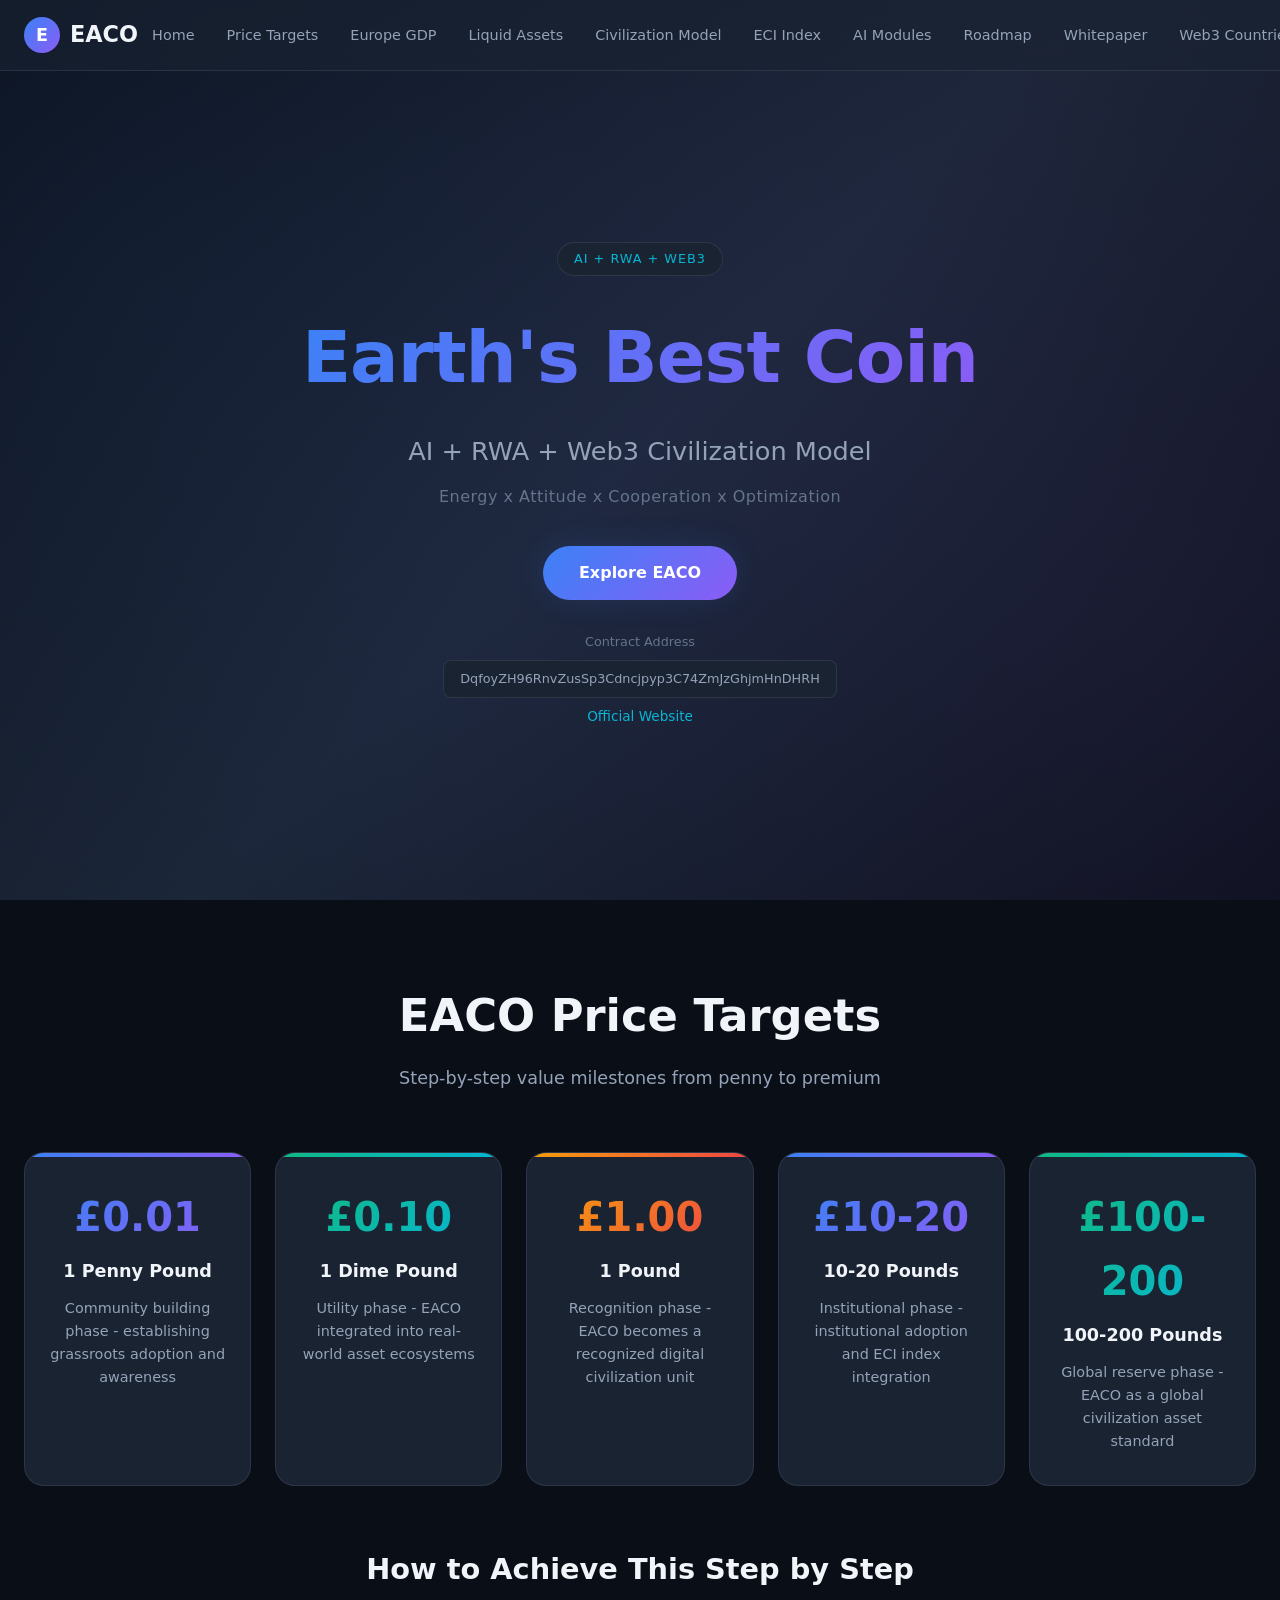
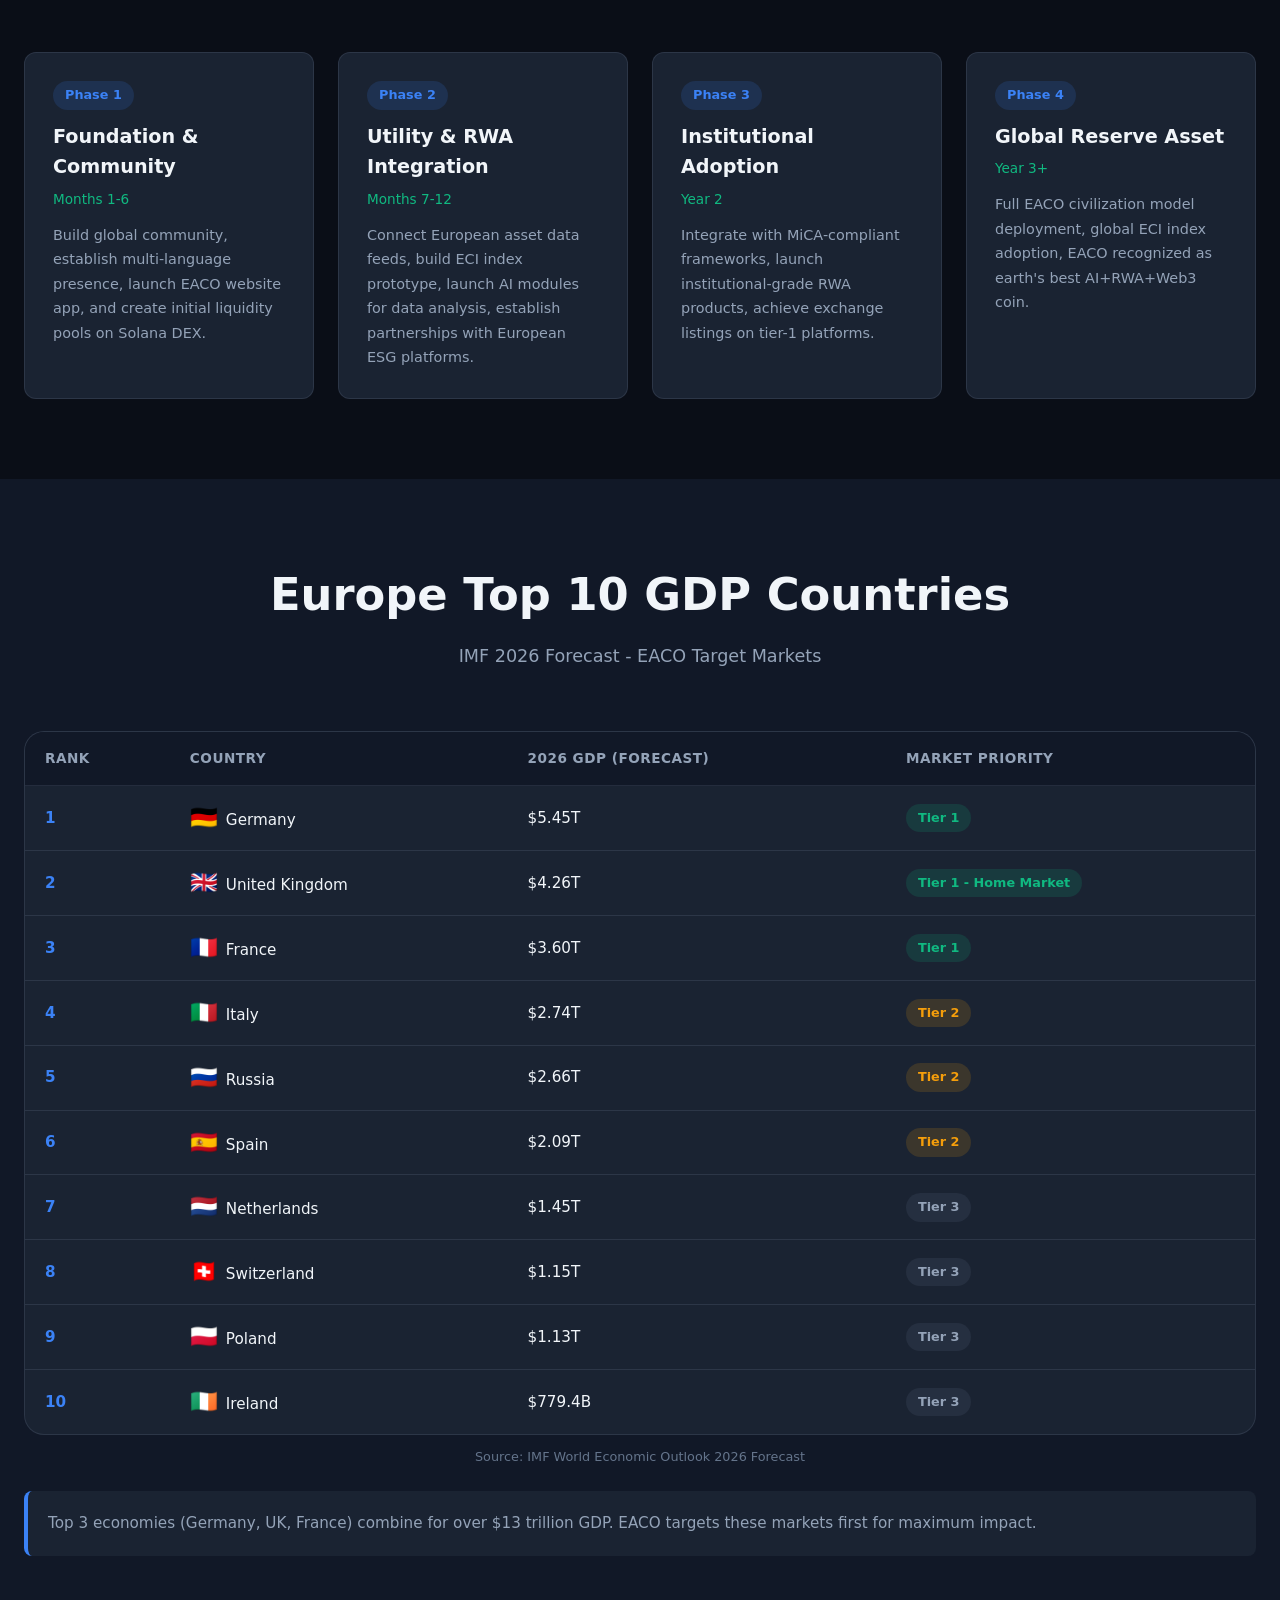
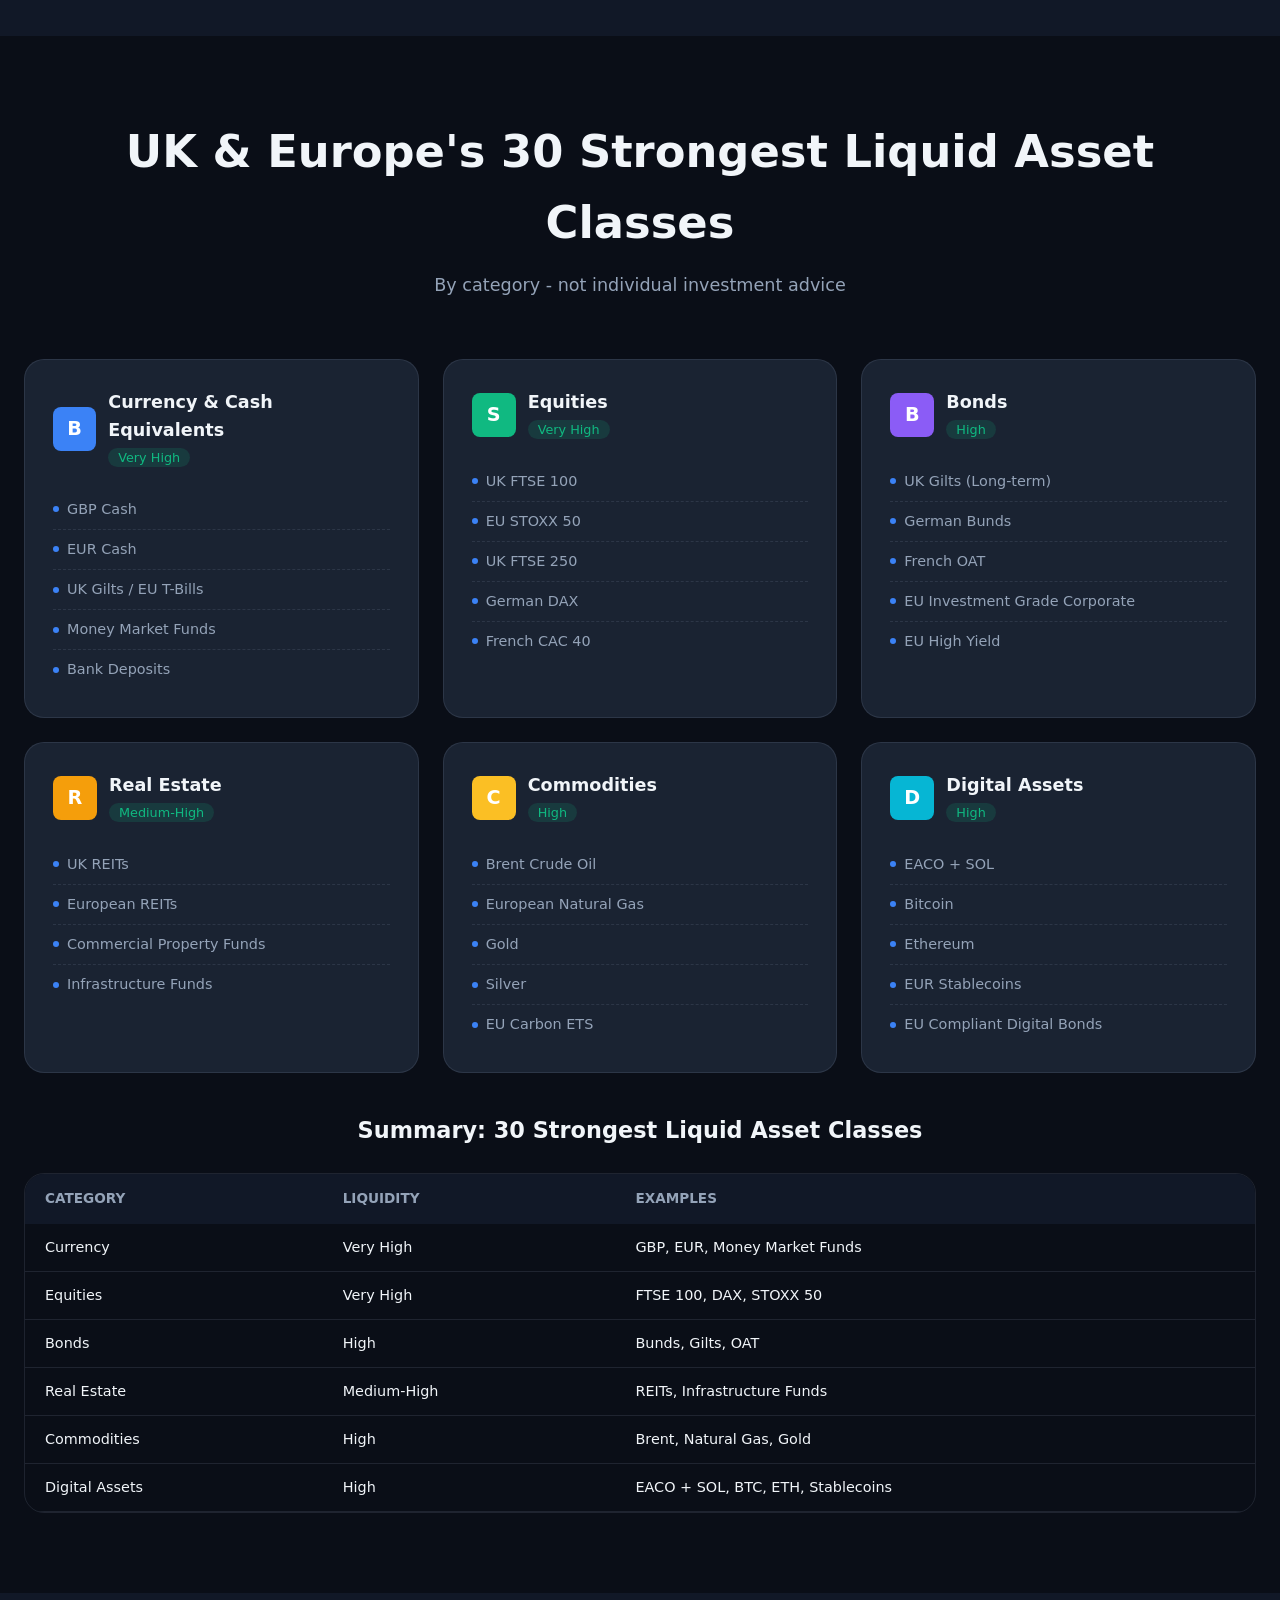
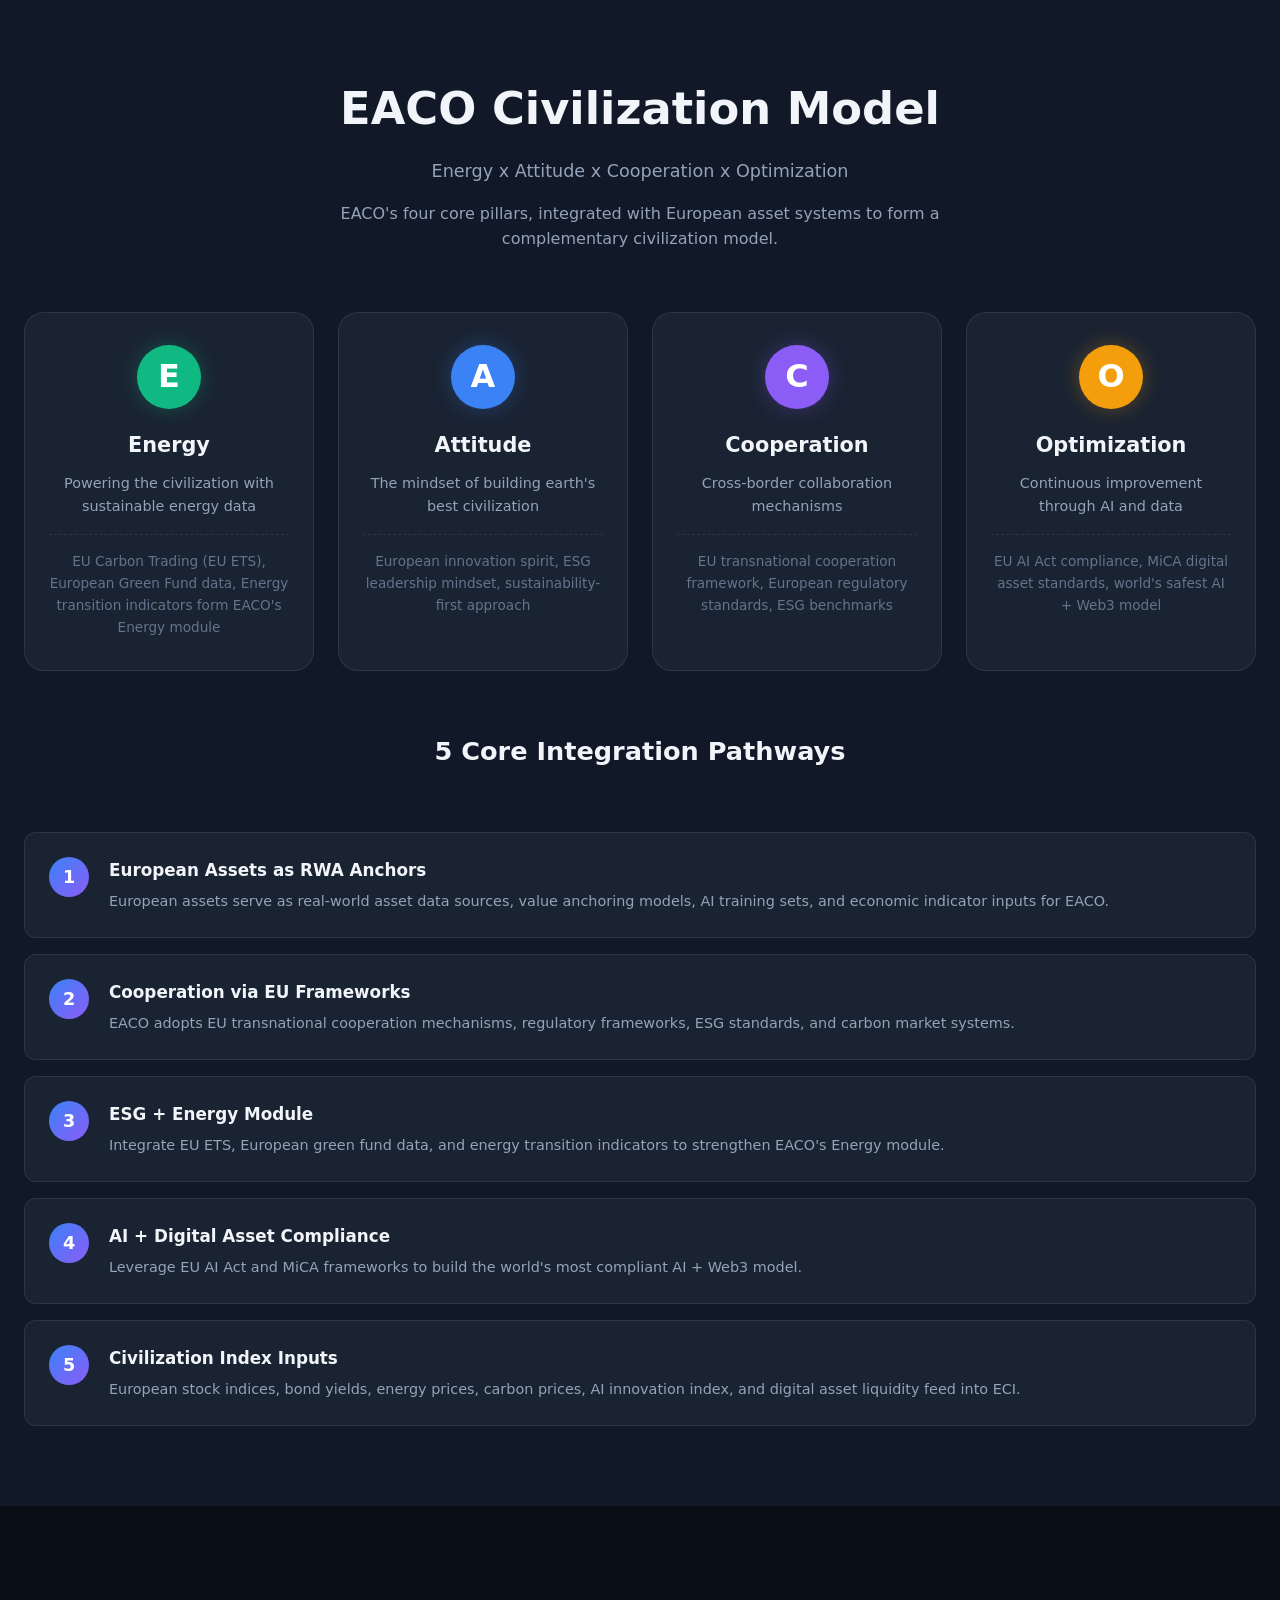
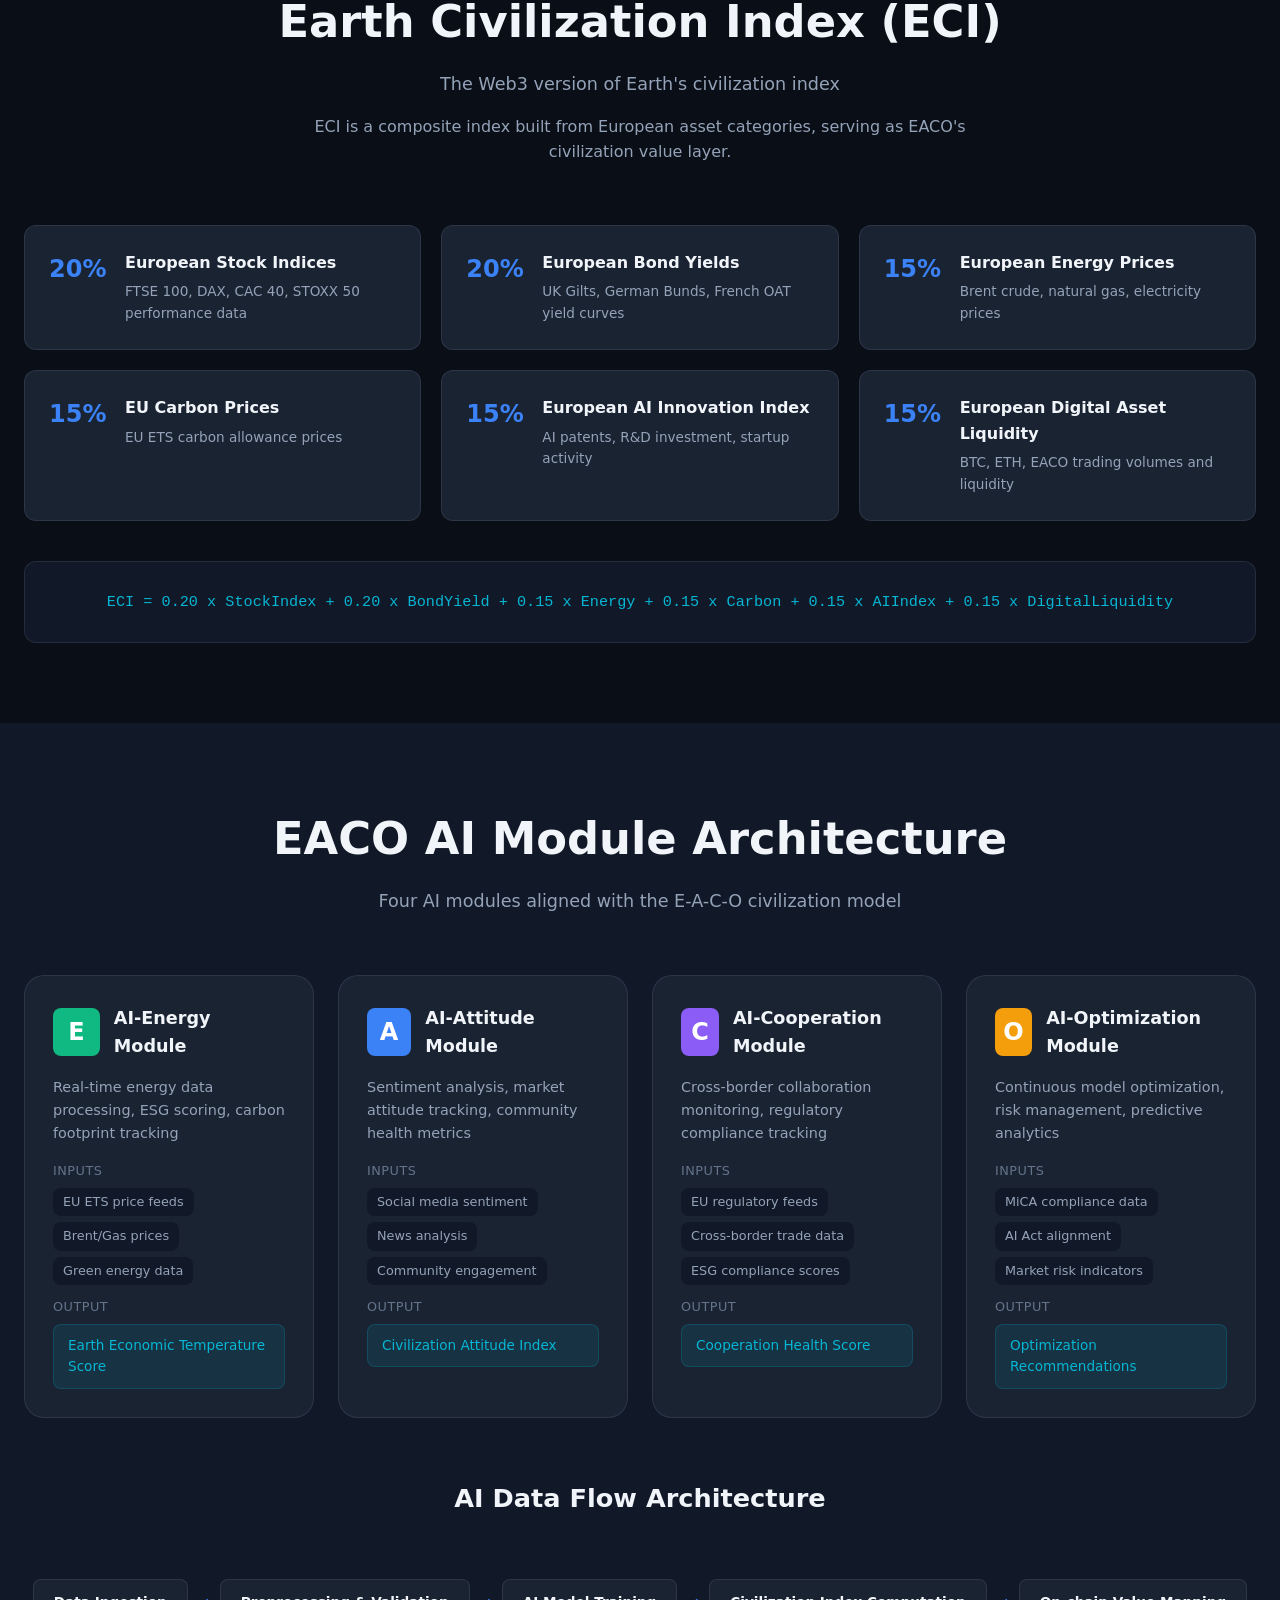
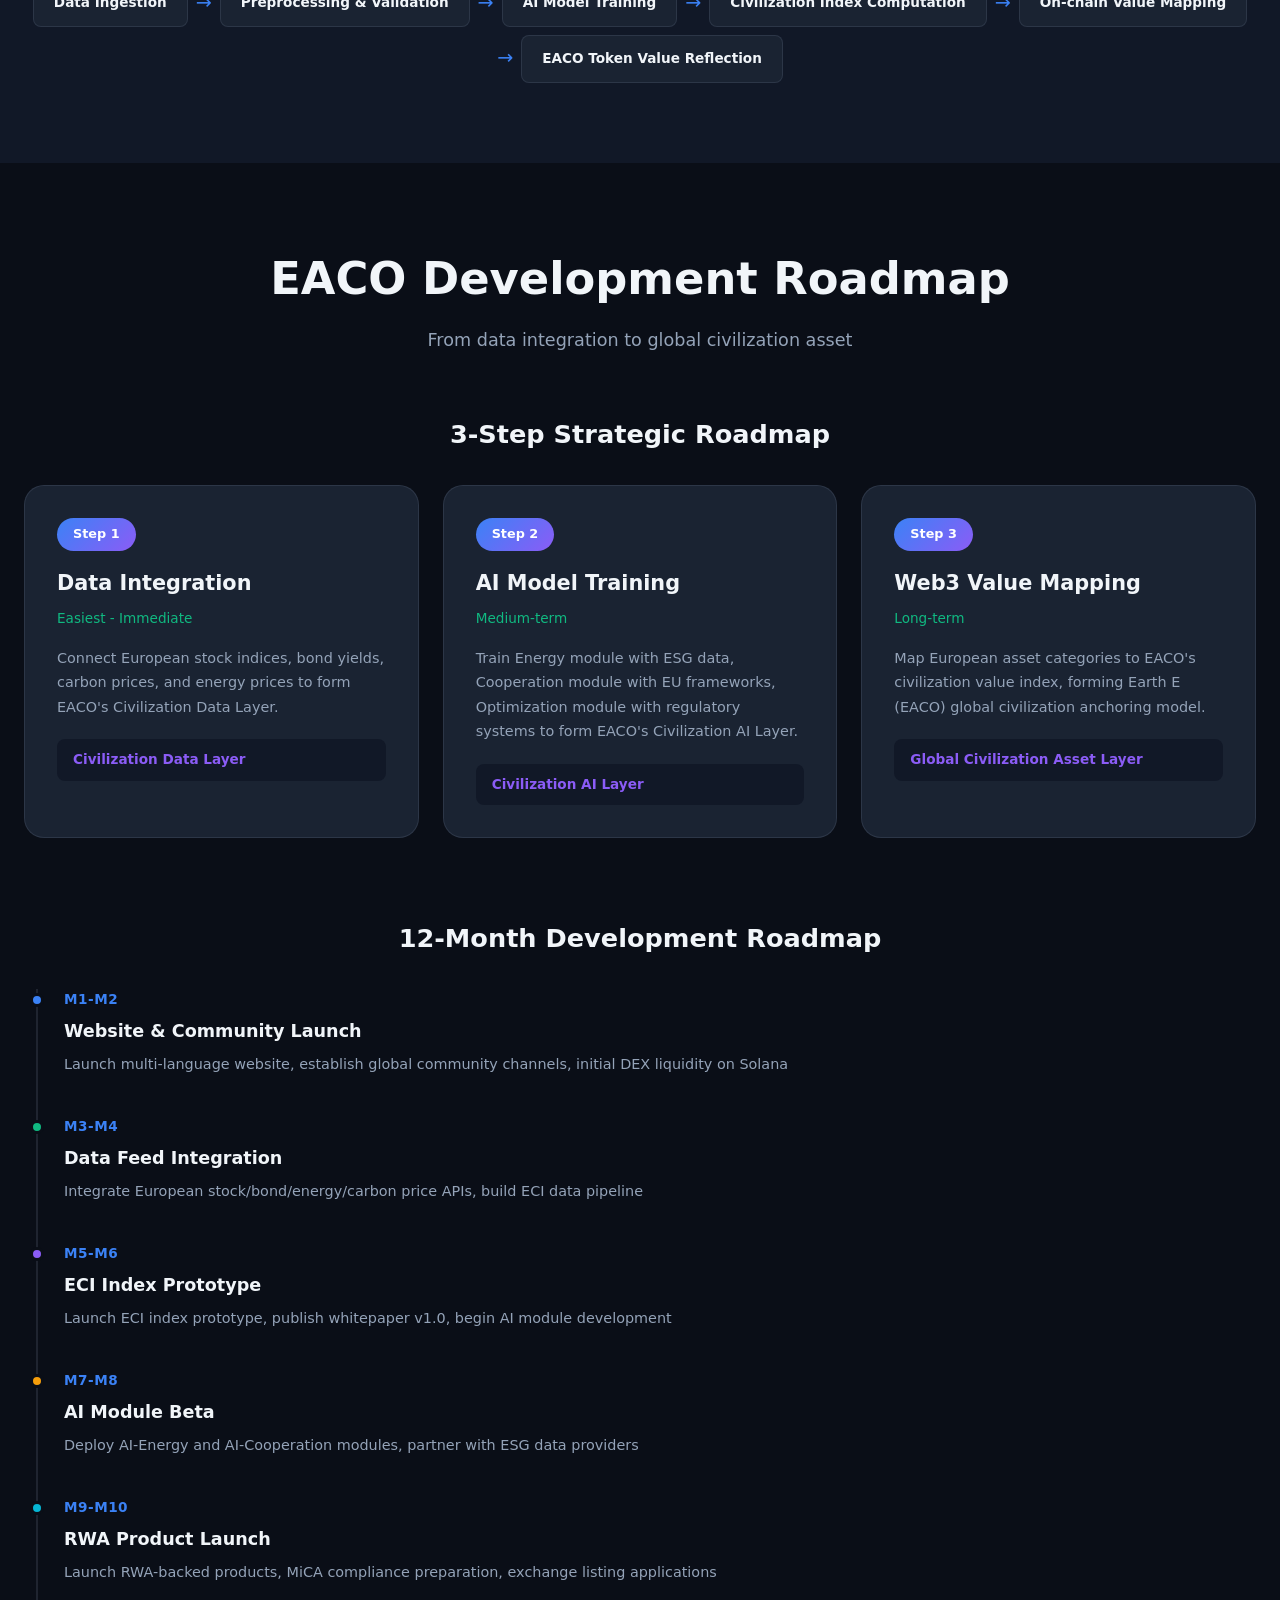
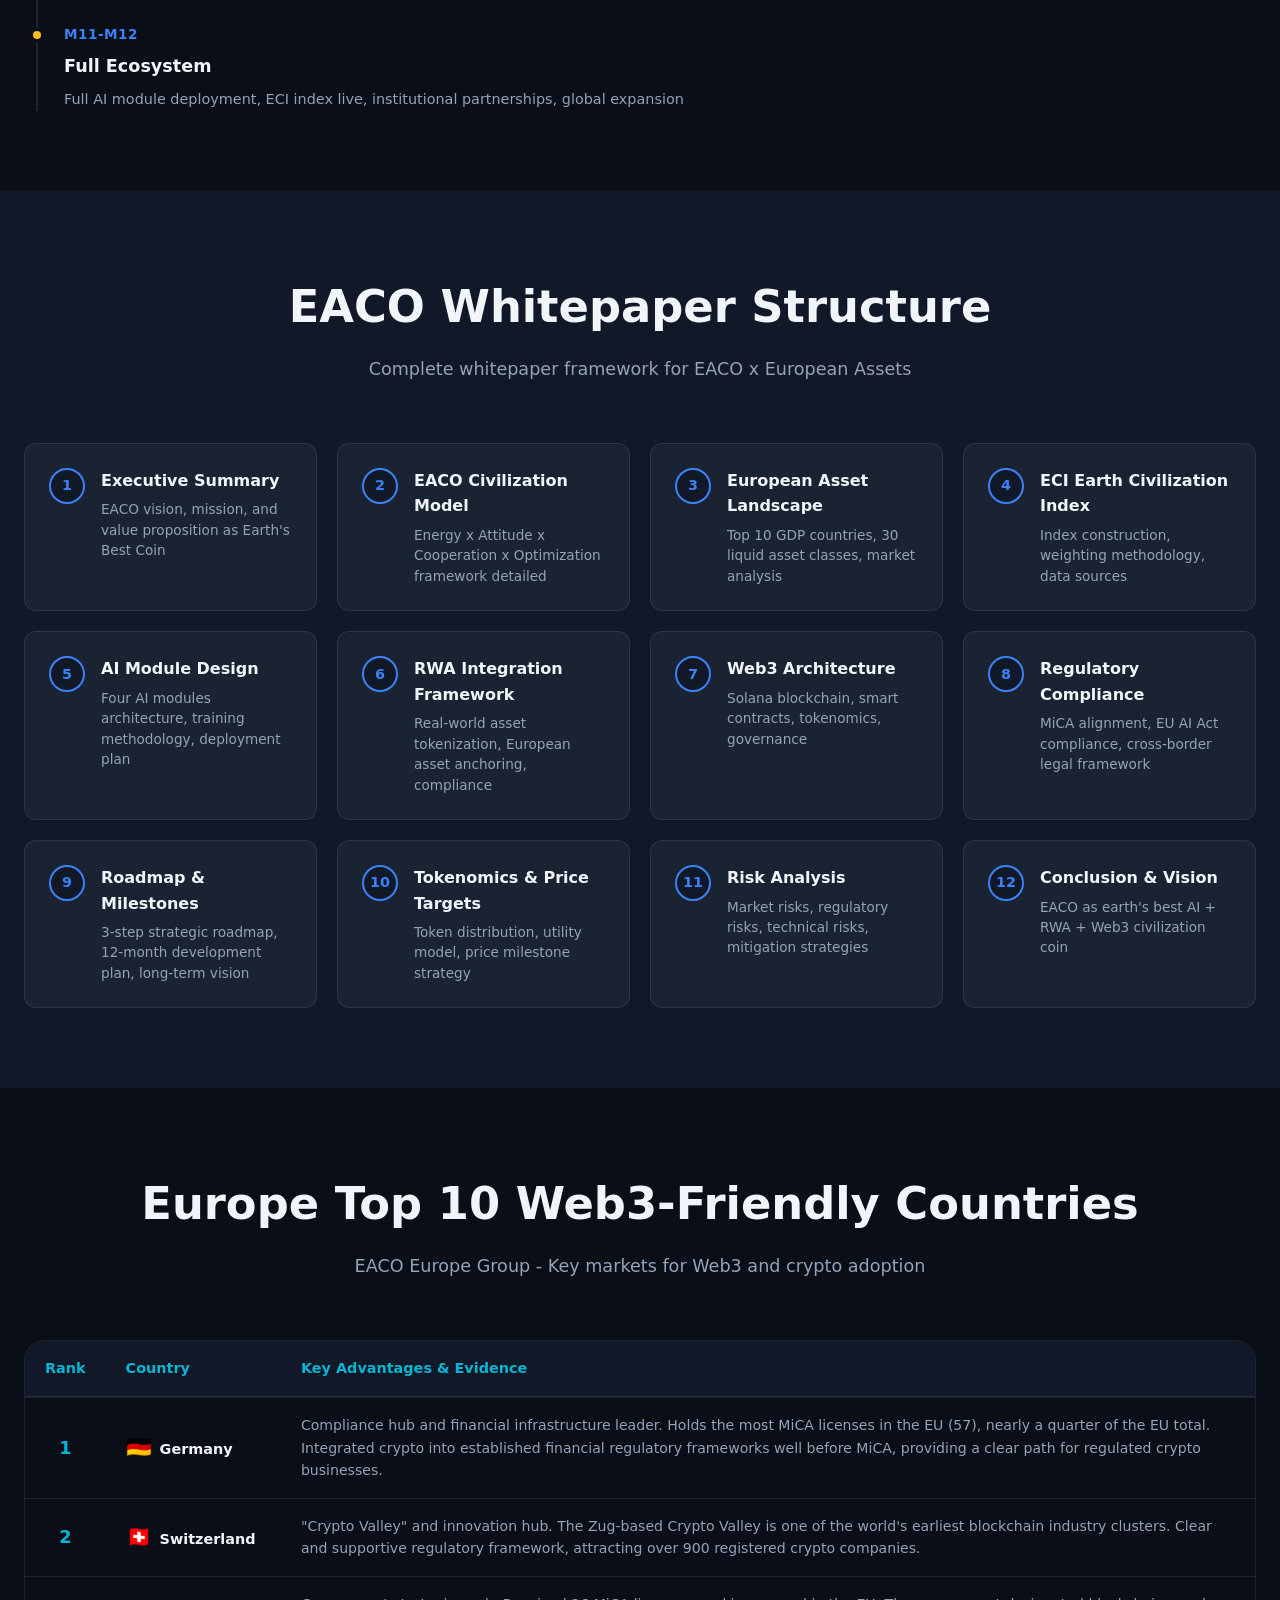
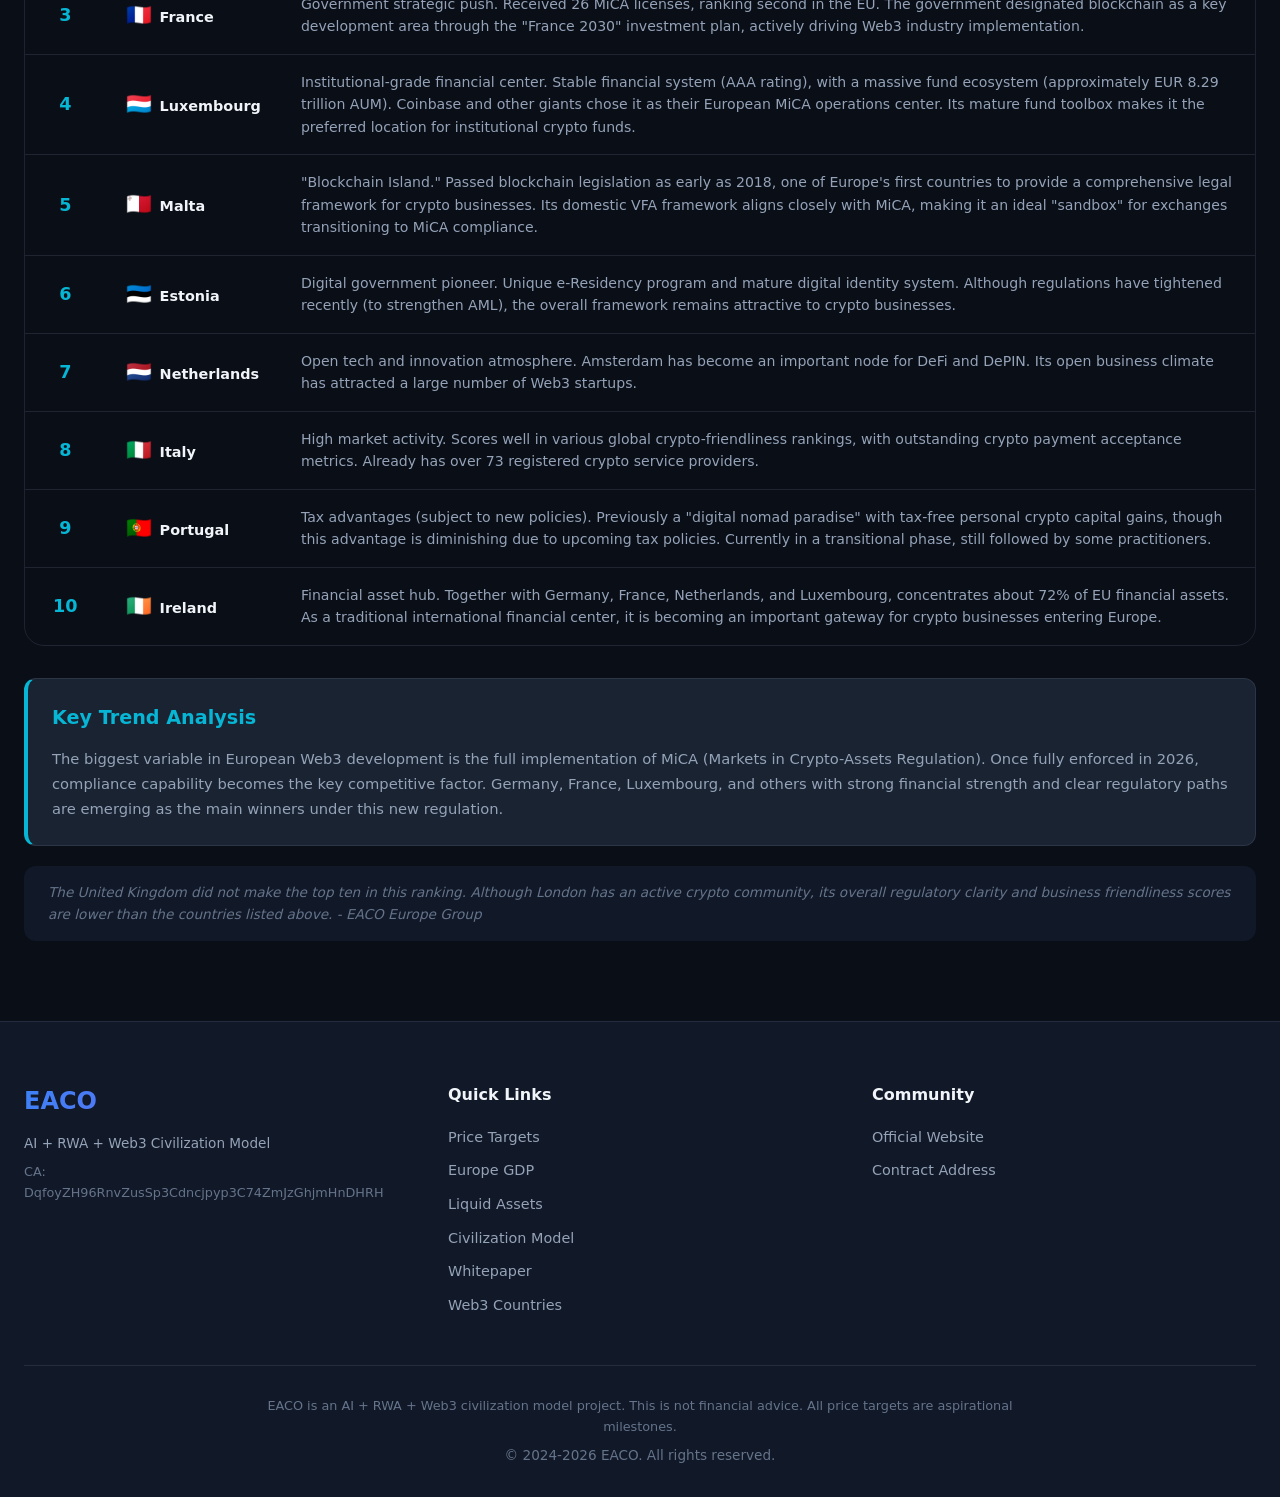
==== commit 77c596c2: "Add files via upload" ====
--- a/index.html
+++ b/index.html
@@ -1,244 +1,307 @@
 <!DOCTYPE html>
-<html lang="zh">
+<html lang="en" data-theme="dark">
 <head>
   <meta charset="UTF-8">
-  <meta name="viewport" content="width=device-width, initial-scale=1.0, maximum-scale=5.0">
-  <meta name="theme-color" content="#0a5c36">
-  <meta name="description" content="EACO Earth Village - Semi-Acquaintance Social Platform within 3km. 369 services, Web3 powered, 26 languages.">
-  <title>EACO Earth Village | Semi-Acquaintance Social</title>
-  <link rel="manifest" href="manifest.json">
-  <link rel="icon" href="data:image/svg+xml,<svg xmlns='http://www.w3.org/2000/svg' viewBox='0 0 100 100'><circle cx='50' cy='50' r='45' fill='%232ecc71'/><text y='65' x='50' font-size='40' text-anchor='middle'>E</text></svg>">
-  <link rel="stylesheet" href="styles.css">
-  <link rel="apple-touch-icon" href="data:image/svg+xml,<svg xmlns='http://www.w3.org/2000/svg' viewBox='0 0 100 100'><circle cx='50' cy='50' r='45' fill='%232ecc71'/><text y='65' x='50' font-size='40' text-anchor='middle'>E</text></svg>">
+  <meta name="viewport" content="width=device-width, initial-scale=1.0">
+  <meta name="description" content="EACO - Earth's Best Coin. AI + RWA + Web3 Civilization Model. Energy x Attitude x Cooperation x Optimization.">
+  <meta name="keywords" content="EACO, Earth's Best Coin, AI, RWA, Web3, Solana, Civilization Model, ECI">
+  <title>EACO - Earth's Best Coin | AI + RWA + Web3</title>
+  <link rel="stylesheet" href="css/style.css">
+  <link rel="icon" href="data:image/svg+xml,<svg xmlns='http://www.w3.org/2000/svg' viewBox='0 0 100 100'><circle cx='50' cy='50' r='45' fill='%233b82f6'/><text x='50' y='65' font-size='40' font-weight='bold' fill='white' text-anchor='middle'>E</text></svg>">
 </head>
 <body>
 
-  <!-- ========== Header ========== -->
-  <header class="header">
-    <div class="header-inner">
-      <div class="logo" onclick="scrollToTop()">
-        <div class="logo-icon">E</div>
-        <span class="logo-text" id="logoText">EACO</span>
-      </div>
-      <div class="search-bar">
-        <span class="search-icon">&#128269;</span>
-        <input type="text" id="searchInput" placeholder="Search services..." oninput="handleSearch(this.value)">
-      </div>
-      <div class="lang-selector">
-        <button class="lang-btn" onclick="toggleLangDropdown()">
-          <span id="currentLangFlag">&#127463;&#127479;</span>
-          <span id="currentLangName">EN</span>
-          <span>&#9662;</span>
-        </button>
-        <div class="lang-dropdown" id="langDropdown"></div>
-      </div>
-    </div>
-  </header>
-
-  <!-- ========== Hero ========== -->
-  <section class="hero">
-    <div class="hero-badge">
-      <span>&#127757;</span>
-      <span id="heroBadge">EACO Web3 + RWA + AI</span>
-    </div>
-    <h1 class="hero-title" id="heroTitle">EACO Earth Village</h1>
-    <p class="hero-subtitle" id="heroSubtitle">Semi-Acquaintance Social | Within 3km</p>
-    <div class="hero-stats">
-      <div class="hero-stat">
-        <div class="hero-stat-num">369</div>
-        <div class="hero-stat-label" id="statServices">Services</div>
-      </div>
-      <div class="hero-stat">
-        <div class="hero-stat-num">16</div>
-        <div class="hero-stat-label" id="statCategories">Categories</div>
-      </div>
-      <div class="hero-stat">
-        <div class="hero-stat-num">26</div>
-        <div class="hero-stat-label" id="statLanguages">Languages</div>
-      </div>
-      <div class="hero-stat">
-        <div class="hero-stat-num">6</div>
-        <div class="hero-stat-label" id="statRegions">Pilot Regions</div>
-      </div>
-    </div>
-  </section>
-
-  <!-- ========== Concept Cards ========== -->
-  <div class="concept-row">
-    <div class="concept-card">
-      <div class="concept-icon green">&#129309;</div>
-      <div>
-        <div class="concept-title" id="conceptTitle1">Semi-Acquaintance</div>
-        <div class="concept-desc" id="conceptDesc1">Service providers may be your friends, neighbors, or group members</div>
-      </div>
-    </div>
-    <div class="concept-card">
-      <div class="concept-icon blue">&#128205;</div>
-      <div>
-        <div class="concept-title" id="conceptTitle2">3km Life Circle</div>
-        <div class="concept-desc" id="conceptDesc2">Focus on services within a 3-kilometer radius of your location</div>
-      </div>
-    </div>
-    <div class="concept-card">
-      <div class="concept-icon gold">&#9889;</div>
-      <div>
-        <div class="concept-title" id="conceptTitle3">EACO Payment</div>
-        <div class="concept-desc" id="conceptDesc3">Pay with EACO ($e) - Earth's Best Coin on Solana blockchain</div>
-      </div>
-    </div>
-  </div>
-
-  <!-- ========== Category Filter ========== -->
-  <div class="category-bar" id="categoryBar"></div>
-
-  <!-- ========== Services Grid ========== -->
-  <section class="services-section">
-    <div class="section-header">
-      <h2 class="section-title" id="servicesTitle">Services</h2>
-      <div class="results-count"><span id="resultsCount">369</span> <span id="resultsLabel">services</span></div>
-    </div>
-    <div class="services-grid" id="servicesGrid"></div>
-    <div class="no-results" id="noResults" style="display:none">
-      <div class="no-results-icon">&#128533;</div>
-      <p id="noResultsText">No services found. Try a different search.</p>
-    </div>
-  </section>
-
-  <!-- ========== EACO Web3 Section ========== -->
-  <section class="eaco-section" id="eacoSection">
-    <div class="eaco-card">
-      <div class="eaco-header">
-        <div class="eaco-logo">E</div>
-        <div>
-          <div class="eaco-title">EACO</div>
-          <div class="eaco-subtitle" id="eacoSubtitle">Earth's Best Coin | Solana | $e</div>
+  <!-- ============================================
+       Navigation
+       ============================================ -->
+  <nav class="navbar">
+    <div class="nav-container">
+      <a href="#home" class="nav-logo">
+        <span class="logo-icon">E</span>
+        <span>EACO</span>
+      </a>
+
+      <ul class="nav-links" id="navLinks">
+        <li><a href="#home" data-i18n="nav.home">Home</a></li>
+        <li><a href="#price" data-i18n="nav.price">Price Targets</a></li>
+        <li><a href="#gdp" data-i18n="nav.gdp">Europe GDP</a></li>
+        <li><a href="#assets" data-i18n="nav.assets">Liquid Assets</a></li>
+        <li><a href="#model" data-i18n="nav.model">Civilization Model</a></li>
+        <li><a href="#eci" data-i18n="nav.eci">ECI Index</a></li>
+        <li><a href="#ai" data-i18n="nav.ai">AI Modules</a></li>
+        <li><a href="#roadmap" data-i18n="nav.roadmap">Roadmap</a></li>
+        <li><a href="#whitepaper" data-i18n="nav.whitepaper">Whitepaper</a></li>
+        <li><a href="#web3" data-i18n="nav.web3">Web3 Countries</a></li>
+      </ul>
+
+      <div class="nav-actions">
+        <div class="lang-switcher">
+          <button class="lang-btn" id="langBtn" onclick="toggleLangDropdown()">
+            <span class="lang-flag" id="currentLangFlag">EN</span>
+            <span class="lang-full">English</span>
+          </button>
+          <div class="lang-dropdown" id="langDropdown"></div>
         </div>
-      </div>
-
-      <p class="eaco-mission" id="eacoMission"></p>
-
-      <div class="eaco-definition-box">
-        <div class="eaco-definition-label" id="definitionLabel">EACO Definition</div>
-        <div class="eaco-definition-text" id="definitionText"></div>
-        <div class="eaco-definition-keywords">
-          <span class="kw">E - Energy</span>
-          <span class="kw">A - Attitude</span>
-          <span class="kw">C - Cooperation</span>
-          <span class="kw">O - Optimization</span>
+
+        <button class="theme-toggle" id="themeToggle" onclick="toggleTheme()" title="Toggle theme">&#9681;</button>
+
+        <button class="mobile-menu-btn" onclick="toggleMobileMenu()">&#9776;</button>
+      </div>
+    </div>
+  </nav>
+
+  <!-- ============================================
+       Hero Section
+       ============================================ -->
+  <section class="hero" id="home">
+    <div class="hero-content">
+      <div class="hero-badge">AI + RWA + WEB3</div>
+      <h1 data-i18n="hero.title">Earth's Best Coin</h1>
+      <p class="hero-subtitle" data-i18n="hero.subtitle">AI + RWA + Web3 Civilization Model</p>
+      <p class="hero-tagline" data-i18n="hero.tagline">Energy x Attitude x Cooperation x Optimization</p>
+      <a href="#price" class="hero-cta" data-i18n="hero.cta">Explore EACO</a>
+
+      <div class="hero-contract">
+        <label data-i18n="hero.contract">Contract Address</label>
+        <address>DqfoyZH96RnvZusSp3Cdncjpyp3C74ZmJzGhjmHnDHRH</address>
+        <a href="https://ucoingroup.github.io/earths-best-coin/" target="_blank" rel="noopener" style="font-size:0.85rem;color:var(--accent-cyan);text-decoration:none;" data-i18n="hero.website">Official Website &rarr;</a>
+      </div>
+    </div>
+  </section>
+
+  <!-- ============================================
+       Price Targets Section
+       ============================================ -->
+  <section class="section" id="price">
+    <div class="container">
+      <div class="section-header">
+        <h2 class="section-title" data-i18n="price.title">EACO Price Targets</h2>
+        <p class="section-subtitle" data-i18n="price.subtitle">Step-by-step value milestones from penny to premium</p>
+      </div>
+
+      <div class="price-stages" id="priceStages"></div>
+
+      <div class="section-header" style="margin-top:60px;">
+        <h3 class="section-title" style="font-size:1.8rem;" data-i18n="price.howToAchieve">How to Achieve This Step by Step</h3>
+      </div>
+
+      <div class="steps-container" id="priceSteps"></div>
+    </div>
+  </section>
+
+  <!-- ============================================
+       GDP Section
+       ============================================ -->
+  <section class="section" id="gdp" style="background:var(--bg-secondary);">
+    <div class="container">
+      <div class="section-header">
+        <h2 class="section-title" data-i18n="gdp.title">Europe Top 10 GDP Countries</h2>
+        <p class="section-subtitle" data-i18n="gdp.subtitle">IMF 2026 Forecast - EACO Target Markets</p>
+      </div>
+
+      <div class="gdp-table-wrapper">
+        <table class="gdp-table">
+          <thead>
+            <tr id="gdpTableHeader"></tr>
+          </thead>
+          <tbody id="gdpTableBody"></tbody>
+        </table>
+      </div>
+
+      <p class="gdp-source" id="gdpSource" style="text-align:center;margin-top:12px;font-size:0.8rem;color:var(--text-muted);"></p>
+      <div class="gdp-insight" id="gdpInsight"></div>
+    </div>
+  </section>
+
+  <!-- ============================================
+       Assets Section
+       ============================================ -->
+  <section class="section" id="assets">
+    <div class="container">
+      <div class="section-header">
+        <h2 class="section-title" data-i18n="assets.title">UK & Europe's 30 Strongest Liquid Asset Classes</h2>
+        <p class="section-subtitle" data-i18n="assets.subtitle">By category - not individual investment advice</p>
+      </div>
+
+      <div class="assets-grid" id="assetsGrid"></div>
+
+      <h3 class="section-title" style="font-size:1.4rem;text-align:center;margin-bottom:24px;" data-i18n="assets.tableTitle">Summary: 30 Strongest Liquid Asset Classes</h3>
+
+      <div class="assets-summary-table">
+        <table>
+          <thead>
+            <tr id="assetsTableHeader"></tr>
+          </thead>
+          <tbody id="assetsTableBody"></tbody>
+        </table>
+      </div>
+    </div>
+  </section>
+
+  <!-- ============================================
+       Civilization Model Section
+       ============================================ -->
+  <section class="section" id="model" style="background:var(--bg-secondary);">
+    <div class="container">
+      <div class="section-header">
+        <h2 class="section-title" data-i18n="model.title">EACO Civilization Model</h2>
+        <p class="section-subtitle" data-i18n="model.subtitle">Energy x Attitude x Cooperation x Optimization</p>
+        <p style="max-width:700px;margin:16px auto 0;color:var(--text-secondary);" data-i18n="model.intro"></p>
+      </div>
+
+      <div class="pillars-grid" id="pillarsGrid"></div>
+
+      <div class="section-header" style="margin-top:40px;">
+        <h3 class="section-title" style="font-size:1.6rem;" data-i18n="model.integrationTitle">5 Core Integration Pathways</h3>
+      </div>
+
+      <div class="integrations-list" id="integrationsList"></div>
+    </div>
+  </section>
+
+  <!-- ============================================
+       ECI Index Section
+       ============================================ -->
+  <section class="section" id="eci">
+    <div class="container">
+      <div class="section-header">
+        <h2 class="section-title" data-i18n="eci.title">Earth Civilization Index (ECI)</h2>
+        <p class="section-subtitle" data-i18n="eci.subtitle">The Web3 version of Earth's civilization index</p>
+        <p style="max-width:700px;margin:16px auto 0;color:var(--text-secondary);" data-i18n="eci.intro"></p>
+      </div>
+
+      <div class="eci-components" id="eciComponents"></div>
+
+      <div class="eci-formula" id="eciFormula"></div>
+    </div>
+  </section>
+
+  <!-- ============================================
+       AI Modules Section
+       ============================================ -->
+  <section class="section" id="ai" style="background:var(--bg-secondary);">
+    <div class="container">
+      <div class="section-header">
+        <h2 class="section-title" data-i18n="ai.title">EACO AI Module Architecture</h2>
+        <p class="section-subtitle" data-i18n="ai.subtitle">Four AI modules aligned with the E-A-C-O civilization model</p>
+      </div>
+
+      <div class="ai-modules-grid" id="aiModulesGrid"></div>
+
+      <div class="section-header" style="margin-top:40px;">
+        <h3 class="section-title" style="font-size:1.6rem;" data-i18n="ai.flowTitle">AI Data Flow Architecture</h3>
+      </div>
+
+      <div class="ai-flow" id="aiFlow"></div>
+    </div>
+  </section>
+
+  <!-- ============================================
+       Roadmap Section
+       ============================================ -->
+  <section class="section" id="roadmap">
+    <div class="container">
+      <div class="section-header">
+        <h2 class="section-title" data-i18n="roadmap.title">EACO Development Roadmap</h2>
+        <p class="section-subtitle" data-i18n="roadmap.subtitle">From data integration to global civilization asset</p>
+      </div>
+
+      <div class="section-header" style="margin-bottom:30px;">
+        <h3 class="section-title" style="font-size:1.6rem;" data-i18n="roadmap.threeStepTitle">3-Step Strategic Roadmap</h3>
+      </div>
+
+      <div class="three-steps" id="threeSteps"></div>
+
+      <div class="section-header" style="margin-top:60px;margin-bottom:30px;">
+        <h3 class="section-title" style="font-size:1.6rem;" data-i18n="roadmap.twelveMonthTitle">12-Month Development Roadmap</h3>
+      </div>
+
+      <div class="timeline" id="timeline"></div>
+    </div>
+  </section>
+
+  <!-- ============================================
+       Whitepaper Section
+       ============================================ -->
+  <section class="section" id="whitepaper" style="background:var(--bg-secondary);">
+    <div class="container">
+      <div class="section-header">
+        <h2 class="section-title" data-i18n="whitepaper.title">EACO Whitepaper Structure</h2>
+        <p class="section-subtitle" data-i18n="whitepaper.subtitle">Complete whitepaper framework for EACO x European Assets</p>
+      </div>
+
+      <div class="whitepaper-grid" id="whitepaperGrid"></div>
+    </div>
+  </section>
+
+  <!-- ============================================
+       Web3 Countries Section
+       ============================================ -->
+  <section class="section" id="web3">
+    <div class="container">
+      <div class="section-header">
+        <h2 class="section-title" data-i18n="web3.title">Europe Top 10 Web3-Friendly Countries</h2>
+        <p class="section-subtitle" data-i18n="web3.subtitle">EACO Europe Group</p>
+      </div>
+
+      <div class="web3-table-wrapper">
+        <table class="web3-table">
+          <thead>
+            <tr id="web3TableHeader"></tr>
+          </thead>
+          <tbody id="web3TableBody"></tbody>
+        </table>
+      </div>
+
+      <div class="web3-trend" id="web3Trend"></div>
+      <p class="web3-uk-note" id="web3UkNote"></p>
+    </div>
+  </section>
+
+  <!-- ============================================
+       Footer
+       ============================================ -->
+  <footer class="footer">
+    <div class="container">
+      <div class="footer-content">
+        <div class="footer-brand">
+          <h3>EACO</h3>
+          <p data-i18n="hero.subtitle">AI + RWA + Web3 Civilization Model</p>
+          <p style="margin-top:8px;font-size:0.8rem;color:var(--text-muted);">
+            CA: DqfoyZH96RnvZusSp3Cdncjpyp3C74ZmJzGhjmHnDHRH
+          </p>
         </div>
-      </div>
-
-      <div class="lp-badge">
-        <span>&#128640;</span>
-        <span id="lpBadge">LP Partner Program: 1/5/10/50/100 SOL | 90-day Lock</span>
-      </div>
-
-      <div class="verify-box">
-        <div class="verify-title" id="verifyTitle">Wallet Verification</div>
-        <div class="verify-desc" id="verifyDesc">Send 2000 EACO test -> return 1000 EACO to verify wallet ownership</div>
-      </div>
-
-      <div class="eaco-info-grid">
-        <div class="eaco-info-item">
-          <div class="eaco-info-label" id="caLabel">Contract Address (CA)</div>
-          <div class="ca-box">
-            <span class="ca-text" id="caText">DqfoyZH96RnvZusSp3Cdncjpyp3C74ZmJzGhjmHnDHRH</span>
-            <button class="copy-btn" onclick="copyCA()">&#128203;</button>
-          </div>
+
+        <div class="footer-col">
+          <h4 data-i18n="footer.links">Quick Links</h4>
+          <ul>
+            <li><a href="#price" data-i18n="nav.price">Price Targets</a></li>
+            <li><a href="#gdp" data-i18n="nav.gdp">Europe GDP</a></li>
+            <li><a href="#assets" data-i18n="nav.assets">Liquid Assets</a></li>
+            <li><a href="#model" data-i18n="nav.model">Civilization Model</a></li>
+            <li><a href="#whitepaper" data-i18n="nav.whitepaper">Whitepaper</a></li>
+            <li><a href="#web3" data-i18n="nav.web3">Web3 Countries</a></li>
+          </ul>
         </div>
-        <div class="eaco-info-item">
-          <div class="eaco-info-label" id="chainLabel">Blockchain</div>
-          <div class="eaco-info-value">Solana</div>
+
+        <div class="footer-col">
+          <h4 data-i18n="footer.community">Community</h4>
+          <ul>
+            <li><a href="https://ucoingroup.github.io/earths-best-coin/" target="_blank" rel="noopener" data-i18n="hero.website">Official Website</a></li>
+            <li><a href="#home" data-i18n="hero.contract">Contract Address</a></li>
+          </ul>
         </div>
-        <div class="eaco-info-item">
-          <div class="eaco-info-label" id="supplyLabel">Total Supply</div>
-          <div class="eaco-info-value">1.35 billion EACO</div>
-        </div>
-        <div class="eaco-info-item">
-          <div class="eaco-info-label" id="websiteLabel">Official Website</div>
-          <div class="eaco-info-value"><a href="https://ucoingroup.github.io/earths-best-coin/" target="_blank" rel="noopener">earths-best-coin.github.io</a></div>
-        </div>
-        <div class="eaco-info-item">
-          <div class="eaco-info-label" id="rateLabel">EACO 50-Country Oracle</div>
-          <div class="eaco-info-value"><a href="https://ucoingroup.github.io/eaco50rate/" target="_blank" rel="noopener">eaco50rate - FX Oracle Panel</a></div>
-        </div>
-        <div class="eaco-info-item">
-          <div class="eaco-info-label" id="explorerLabel">Blockchain Explorers</div>
-          <div class="eaco-info-value"><a href="https://solscan.io/token/DqfoyZH96RnvZusSp3Cdncjpyp3C74ZmJzGhjmHnDHRH" target="_blank" rel="noopener">Solscan</a> | <a href="https://www.oklink.com/zh-hans/solana/token/DqfoyZH96RnvZusSp3Cdncjpyp3C74ZmJzGhjmHnDHRH" target="_blank" rel="noopener">OKlink</a> | <a href="https://orbmarkets.io/token/DqfoyZH96RnvZusSp3Cdncjpyp3C74ZmJzGhjmHnDHRH" target="_blank" rel="noopener">Orb</a></div>
-        </div>
-      </div>
-
-      <div class="eaco-info-label" id="dexLabel" style="margin-bottom:10px">DEX Liquidity Pools</div>
-      <div class="dex-grid">
-        <a class="dex-card" href="https://raydium.io/swap/?inputMint=sol&outputMint=DqfoyZH96RnvZusSp3Cdncjpyp3C74ZmJzGhjmHnDHRH" target="_blank" rel="noopener">
-          <div class="dex-name">Raydium</div>
-          <div class="dex-pair">E-SOL Pool</div>
-        </a>
-        <a class="dex-card" href="https://app.meteora.ag/dlmm/6ZfCi3qzhgDN1ygHVYXvfsfrwz8ZhQ7hD5mJtjeuUDyE" target="_blank" rel="noopener">
-          <div class="dex-name">Meteora</div>
-          <div class="dex-pair">E-USDT DLMM</div>
-        </a>
-        <a class="dex-card" href="https://www.orca.so/pools/6GDJvBhq9NY4Tcry8rsCVU4RTd8tzjUQCANvHngjK7jw" target="_blank" rel="noopener">
-          <div class="dex-name">Orca</div>
-          <div class="dex-pair">Reserve Pool</div>
-        </a>
-      </div>
-
-      <div class="eaco-info-label" id="tgLabel" style="margin-bottom:10px">Community Channels</div>
-      <div class="tg-grid" id="tgGrid"></div>
-    </div>
-  </section>
-
-  <!-- ========== Pilot Regions ========== -->
-  <section class="pilot-section">
-    <h2 class="section-title" id="pilotTitle" style="margin-bottom:16px">Pilot Regions</h2>
-    <div class="pilot-grid" id="pilotGrid"></div>
-  </section>
-
-  <!-- ========== Languages ========== -->
-  <section class="lang-section">
-    <h2 class="section-title" id="langTitle" style="margin-bottom:16px">Multilingual Support</h2>
-    <div class="lang-cards" id="langCards"></div>
-  </section>
-
-  <!-- ========== Footer ========== -->
-  <footer class="footer">
-    <div class="footer-logo">EACO</div>
-    <p class="footer-text" id="footerText">EACO Earth's Best Coin | The Only Earth MEME Coin in the Universe</p>
-    <div class="footer-links">
-      <a href="https://x.com/eacocc" target="_blank" rel="noopener">X / Twitter</a>
-      <a href="https://linktr.ee/eacocc" target="_blank" rel="noopener">Linktree</a>
-      <a href="https://t.me/e_eacocc" target="_blank" rel="noopener">Telegram</a>
-      <a href="https://ucoingroup.github.io/earths-best-coin/" target="_blank" rel="noopener">Website</a>
-      <a href="https://ucoingroup.github.io/eaco50rate/" target="_blank" rel="noopener">EACO 50-Rate Oracle</a>
-      <a href="https://solscan.io/token/DqfoyZH96RnvZusSp3Cdncjpyp3C74ZmJzGhjmHnDHRH" target="_blank" rel="noopener">Solscan</a>
-    </div>
-    <p class="footer-copy" id="footerCopy">Powered by EACO | CA: DqfoyZH96RnvZusSp3Cdncjpyp3C74ZmJzGhjmHnDHRH</p>
+      </div>
+
+      <div class="footer-bottom">
+        <p class="footer-disclaimer" data-i18n="footer.disclaimer"></p>
+        <p class="footer-rights">&copy; 2024-2026 EACO. <span data-i18n="footer.rights">All rights reserved.</span></p>
+      </div>
+    </div>
   </footer>
 
-  <!-- ========== Modal ========== -->
-  <div class="modal-overlay" id="modalOverlay" onclick="closeModal(event)">
-    <div class="modal" id="modalContent">
-      <button class="modal-close" onclick="closeModalBtn()">&times;</button>
-      <div class="modal-emoji" id="modalEmoji"></div>
-      <h3 class="modal-title" id="modalTitle"></h3>
-      <p class="modal-cat" id="modalCat"></p>
-      <p class="modal-desc" id="modalDesc"></p>
-      <div class="modal-eaco-pay">
-        <div class="modal-eaco-label" id="modalPayLabel">Payment Method</div>
-        <div class="modal-eaco-value" id="modalPayValue">EACO ($e) on Solana</div>
-      </div>
-      <div class="modal-actions">
-        <button class="modal-btn modal-btn-primary" id="modalBtnTg" onclick="openTelegram()">Join Community</button>
-        <button class="modal-btn modal-btn-secondary" onclick="closeModalBtn()">Close</button>
-      </div>
-    </div>
-  </div>
-
-  <!-- ========== Toast ========== -->
-  <div class="toast" id="toast"></div>
-
-  <script src="data.js"></script>
-  <script src="app.js"></script>
+  <!-- Scripts -->
+  <script src="js/translations.js"></script>
+  <script src="js/main.js"></script>
 </body>
 </html>
--- a/css/style.css
+++ b/css/style.css
@@ -0,0 +1,1503 @@
+/* ============================================
+   EACO Website - Stylesheet
+   Dark theme with Web3/crypto aesthetic
+   ============================================ */
+
+/* CSS Variables - Dark Theme (default) */
+:root {
+  --bg-primary: #0a0e17;
+  --bg-secondary: #111827;
+  --bg-card: #1a2332;
+  --bg-card-hover: #1e293b;
+  --bg-glass: rgba(26, 35, 50, 0.6);
+  --text-primary: #f1f5f9;
+  --text-secondary: #94a3b8;
+  --text-muted: #64748b;
+  --accent-blue: #3b82f6;
+  --accent-green: #10b981;
+  --accent-purple: #8b5cf6;
+  --accent-orange: #f59e0b;
+  --accent-cyan: #06b6d4;
+  --accent-amber: #fbbf24;
+  --accent-red: #ef4444;
+  --border-color: rgba(148, 163, 184, 0.15);
+  --border-hover: rgba(148, 163, 184, 0.3);
+  --gradient-1: linear-gradient(135deg, #3b82f6, #8b5cf6);
+  --gradient-2: linear-gradient(135deg, #10b981, #06b6d4);
+  --gradient-3: linear-gradient(135deg, #f59e0b, #ef4444);
+  --gradient-hero: linear-gradient(135deg, #0a0e17 0%, #1a2332 50%, #0a0e17 100%);
+  --shadow-glow: 0 0 30px rgba(59, 130, 246, 0.15);
+  --shadow-card: 0 4px 20px rgba(0, 0, 0, 0.3);
+  --radius-sm: 8px;
+  --radius-md: 12px;
+  --radius-lg: 20px;
+  --transition: 0.3s cubic-bezier(0.4, 0, 0.2, 1);
+}
+
+/* Light Theme */
+[data-theme="light"] {
+  --bg-primary: #f8fafc;
+  --bg-secondary: #ffffff;
+  --bg-card: #ffffff;
+  --bg-card-hover: #f1f5f9;
+  --bg-glass: rgba(255, 255, 255, 0.7);
+  --text-primary: #1e293b;
+  --text-secondary: #475569;
+  --text-muted: #94a3b8;
+  --border-color: rgba(0, 0, 0, 0.08);
+  --border-hover: rgba(0, 0, 0, 0.15);
+  --gradient-hero: linear-gradient(135deg, #f8fafc 0%, #e2e8f0 50%, #f8fafc 100%);
+  --shadow-card: 0 4px 20px rgba(0, 0, 0, 0.08);
+}
+
+/* Reset & Base */
+* {
+  margin: 0;
+  padding: 0;
+  box-sizing: border-box;
+}
+
+html {
+  scroll-behavior: smooth;
+  scroll-padding-top: 80px;
+}
+
+body {
+  font-family: 'Segoe UI', system-ui, -apple-system, sans-serif;
+  background: var(--bg-primary);
+  color: var(--text-primary);
+  line-height: 1.6;
+  overflow-x: hidden;
+  transition: background var(--transition), color var(--transition);
+}
+
+/* RTL Support */
+[dir="rtl"] {
+  text-align: right;
+}
+
+[dir="rtl"] .nav-links {
+  flex-direction: row-reverse;
+}
+
+/* Container */
+.container {
+  max-width: 1280px;
+  margin: 0 auto;
+  padding: 0 24px;
+}
+
+/* ============================================
+   Navigation
+   ============================================ */
+.navbar {
+  position: fixed;
+  top: 0;
+  left: 0;
+  right: 0;
+  z-index: 1000;
+  background: var(--bg-glass);
+  backdrop-filter: blur(20px);
+  -webkit-backdrop-filter: blur(20px);
+  border-bottom: 1px solid var(--border-color);
+  transition: all var(--transition);
+}
+
+.nav-container {
+  max-width: 1280px;
+  margin: 0 auto;
+  padding: 0 24px;
+  height: 70px;
+  display: flex;
+  align-items: center;
+  justify-content: space-between;
+}
+
+.nav-logo {
+  display: flex;
+  align-items: center;
+  gap: 10px;
+  font-size: 1.4rem;
+  font-weight: 800;
+  text-decoration: none;
+  color: var(--text-primary);
+}
+
+.nav-logo .logo-icon {
+  width: 36px;
+  height: 36px;
+  background: var(--gradient-1);
+  border-radius: 50%;
+  display: flex;
+  align-items: center;
+  justify-content: center;
+  color: white;
+  font-size: 1.1rem;
+  font-weight: bold;
+}
+
+.nav-links {
+  display: flex;
+  align-items: center;
+  gap: 4px;
+  list-style: none;
+}
+
+.nav-links a {
+  padding: 8px 14px;
+  color: var(--text-secondary);
+  text-decoration: none;
+  font-size: 0.9rem;
+  border-radius: var(--radius-sm);
+  transition: all var(--transition);
+  white-space: nowrap;
+}
+
+.nav-links a:hover {
+  color: var(--text-primary);
+  background: var(--bg-card);
+}
+
+.nav-actions {
+  display: flex;
+  align-items: center;
+  gap: 12px;
+}
+
+/* Language Switcher */
+.lang-switcher {
+  position: relative;
+}
+
+.lang-btn {
+  background: var(--bg-card);
+  border: 1px solid var(--border-color);
+  color: var(--text-primary);
+  padding: 8px 14px;
+  border-radius: var(--radius-sm);
+  cursor: pointer;
+  font-size: 0.85rem;
+  display: flex;
+  align-items: center;
+  gap: 8px;
+  transition: all var(--transition);
+}
+
+.lang-btn:hover {
+  border-color: var(--border-hover);
+  background: var(--bg-card-hover);
+}
+
+.lang-dropdown {
+  position: absolute;
+  top: calc(100% + 8px);
+  right: 0;
+  background: var(--bg-card);
+  border: 1px solid var(--border-color);
+  border-radius: var(--radius-md);
+  box-shadow: var(--shadow-card);
+  min-width: 180px;
+  max-height: 400px;
+  overflow-y: auto;
+  display: none;
+  z-index: 1001;
+}
+
+.lang-dropdown.active {
+  display: block;
+  animation: fadeInDown 0.2s ease;
+}
+
+.lang-option {
+  padding: 10px 16px;
+  cursor: pointer;
+  transition: background var(--transition);
+  font-size: 0.9rem;
+  display: flex;
+  align-items: center;
+  gap: 10px;
+}
+
+.lang-option:hover {
+  background: var(--bg-card-hover);
+}
+
+.lang-option.active {
+  color: var(--accent-blue);
+  font-weight: 600;
+}
+
+.lang-flag {
+  font-size: 1.1rem;
+  font-weight: bold;
+  width: 28px;
+  text-align: center;
+}
+
+/* Theme Toggle */
+.theme-toggle {
+  background: var(--bg-card);
+  border: 1px solid var(--border-color);
+  color: var(--text-primary);
+  width: 40px;
+  height: 40px;
+  border-radius: var(--radius-sm);
+  cursor: pointer;
+  display: flex;
+  align-items: center;
+  justify-content: center;
+  font-size: 1.1rem;
+  transition: all var(--transition);
+}
+
+.theme-toggle:hover {
+  border-color: var(--border-hover);
+}
+
+/* Mobile Menu */
+.mobile-menu-btn {
+  display: none;
+  background: var(--bg-card);
+  border: 1px solid var(--border-color);
+  color: var(--text-primary);
+  width: 40px;
+  height: 40px;
+  border-radius: var(--radius-sm);
+  cursor: pointer;
+  font-size: 1.2rem;
+}
+
+/* ============================================
+   Hero Section
+   ============================================ */
+.hero {
+  min-height: 100vh;
+  display: flex;
+  align-items: center;
+  justify-content: center;
+  background: var(--gradient-hero);
+  position: relative;
+  overflow: hidden;
+  padding-top: 70px;
+}
+
+.hero::before {
+  content: '';
+  position: absolute;
+  top: -50%;
+  left: -50%;
+  width: 200%;
+  height: 200%;
+  background: radial-gradient(circle at 30% 40%, rgba(59, 130, 246, 0.08), transparent 50%),
+              radial-gradient(circle at 70% 60%, rgba(139, 92, 246, 0.08), transparent 50%);
+  animation: float 20s ease-in-out infinite;
+}
+
+.hero-content {
+  text-align: center;
+  z-index: 1;
+  max-width: 900px;
+  padding: 40px 24px;
+}
+
+.hero-badge {
+  display: inline-block;
+  padding: 6px 16px;
+  background: var(--bg-card);
+  border: 1px solid var(--border-color);
+  border-radius: 50px;
+  font-size: 0.8rem;
+  color: var(--accent-cyan);
+  margin-bottom: 24px;
+  letter-spacing: 1px;
+}
+
+.hero h1 {
+  font-size: clamp(2.5rem, 6vw, 4.5rem);
+  font-weight: 900;
+  background: var(--gradient-1);
+  -webkit-background-clip: text;
+  -webkit-text-fill-color: transparent;
+  background-clip: text;
+  margin-bottom: 16px;
+  letter-spacing: -1px;
+}
+
+.hero-subtitle {
+  font-size: clamp(1.1rem, 3vw, 1.6rem);
+  color: var(--text-secondary);
+  margin-bottom: 12px;
+  font-weight: 500;
+}
+
+.hero-tagline {
+  font-size: 1rem;
+  color: var(--text-muted);
+  margin-bottom: 36px;
+  letter-spacing: 0.5px;
+}
+
+.hero-tagline span {
+  color: var(--accent-green);
+  font-weight: 600;
+}
+
+.hero-cta {
+  display: inline-flex;
+  align-items: center;
+  gap: 8px;
+  padding: 14px 36px;
+  background: var(--gradient-1);
+  color: white;
+  text-decoration: none;
+  border-radius: 50px;
+  font-size: 1rem;
+  font-weight: 600;
+  transition: all var(--transition);
+  box-shadow: var(--shadow-glow);
+}
+
+.hero-cta:hover {
+  transform: translateY(-2px);
+  box-shadow: 0 8px 40px rgba(59, 130, 246, 0.3);
+}
+
+.hero-contract {
+  margin-top: 32px;
+  display: flex;
+  flex-direction: column;
+  align-items: center;
+  gap: 8px;
+}
+
+.hero-contract label {
+  font-size: 0.8rem;
+  color: var(--text-muted);
+}
+
+.hero-contract address {
+  font-size: 0.8rem;
+  color: var(--text-secondary);
+  background: var(--bg-card);
+  padding: 8px 16px;
+  border-radius: var(--radius-sm);
+  border: 1px solid var(--border-color);
+  word-break: break-all;
+  max-width: 500px;
+  font-style: normal;
+}
+
+/* ============================================
+   Sections
+   ============================================ */
+.section {
+  padding: 80px 0;
+  position: relative;
+}
+
+.section-header {
+  text-align: center;
+  margin-bottom: 60px;
+}
+
+.section-title {
+  font-size: clamp(1.8rem, 4vw, 2.8rem);
+  font-weight: 800;
+  margin-bottom: 12px;
+  color: var(--text-primary);
+}
+
+.section-subtitle {
+  font-size: 1.1rem;
+  color: var(--text-secondary);
+  max-width: 700px;
+  margin: 0 auto;
+}
+
+/* ============================================
+   Price Targets
+   ============================================ */
+.price-stages {
+  display: grid;
+  grid-template-columns: repeat(auto-fit, minmax(220px, 1fr));
+  gap: 24px;
+  margin-bottom: 60px;
+}
+
+.price-card {
+  background: var(--bg-card);
+  border: 1px solid var(--border-color);
+  border-radius: var(--radius-lg);
+  padding: 32px 24px;
+  text-align: center;
+  transition: all var(--transition);
+  position: relative;
+  overflow: hidden;
+}
+
+.price-card::before {
+  content: '';
+  position: absolute;
+  top: 0;
+  left: 0;
+  right: 0;
+  height: 4px;
+  background: var(--gradient-1);
+}
+
+.price-card:nth-child(2)::before { background: var(--gradient-2); }
+.price-card:nth-child(3)::before { background: var(--gradient-3); }
+.price-card:nth-child(4)::before { background: var(--gradient-1); }
+.price-card:nth-child(5)::before { background: var(--gradient-2); }
+
+.price-card:hover {
+  transform: translateY(-4px);
+  border-color: var(--border-hover);
+  box-shadow: var(--shadow-card);
+}
+
+.price-value {
+  font-size: 2.5rem;
+  font-weight: 900;
+  margin-bottom: 8px;
+  background: var(--gradient-1);
+  -webkit-background-clip: text;
+  -webkit-text-fill-color: transparent;
+  background-clip: text;
+}
+
+.price-card:nth-child(2) .price-value { background: var(--gradient-2); -webkit-background-clip: text; -webkit-text-fill-color: transparent; background-clip: text; }
+.price-card:nth-child(3) .price-value { background: var(--gradient-3); -webkit-background-clip: text; -webkit-text-fill-color: transparent; background-clip: text; }
+.price-card:nth-child(4) .price-value { background: var(--gradient-1); -webkit-background-clip: text; -webkit-text-fill-color: transparent; background-clip: text; }
+.price-card:nth-child(5) .price-value { background: var(--gradient-2); -webkit-background-clip: text; -webkit-text-fill-color: transparent; background-clip: text; }
+
+.price-name {
+  font-size: 1.1rem;
+  font-weight: 700;
+  margin-bottom: 12px;
+  color: var(--text-primary);
+}
+
+.price-desc {
+  font-size: 0.9rem;
+  color: var(--text-secondary);
+  line-height: 1.6;
+}
+
+/* Steps */
+.steps-container {
+  display: grid;
+  grid-template-columns: repeat(auto-fit, minmax(260px, 1fr));
+  gap: 24px;
+}
+
+.step-card {
+  background: var(--bg-card);
+  border: 1px solid var(--border-color);
+  border-radius: var(--radius-md);
+  padding: 28px;
+  transition: all var(--transition);
+}
+
+.step-card:hover {
+  border-color: var(--border-hover);
+  transform: translateY(-2px);
+}
+
+.step-phase {
+  display: inline-block;
+  padding: 4px 12px;
+  background: rgba(59, 130, 246, 0.15);
+  color: var(--accent-blue);
+  border-radius: 50px;
+  font-size: 0.8rem;
+  font-weight: 600;
+  margin-bottom: 12px;
+}
+
+.step-title {
+  font-size: 1.2rem;
+  font-weight: 700;
+  margin-bottom: 6px;
+}
+
+.step-time {
+  font-size: 0.85rem;
+  color: var(--accent-green);
+  margin-bottom: 12px;
+  font-weight: 500;
+}
+
+.step-desc {
+  font-size: 0.9rem;
+  color: var(--text-secondary);
+  line-height: 1.7;
+}
+
+/* ============================================
+   GDP Table
+   ============================================ */
+.gdp-table-wrapper {
+  overflow-x: auto;
+  border-radius: var(--radius-lg);
+  border: 1px solid var(--border-color);
+  background: var(--bg-card);
+}
+
+.gdp-table {
+  width: 100%;
+  border-collapse: collapse;
+  min-width: 600px;
+}
+
+.gdp-table th {
+  padding: 16px 20px;
+  text-align: left;
+  background: var(--bg-secondary);
+  color: var(--text-secondary);
+  font-size: 0.85rem;
+  text-transform: uppercase;
+  letter-spacing: 0.5px;
+  border-bottom: 1px solid var(--border-color);
+}
+
+.gdp-table td {
+  padding: 14px 20px;
+  border-bottom: 1px solid var(--border-color);
+  font-size: 0.95rem;
+}
+
+.gdp-table tr:last-child td {
+  border-bottom: none;
+}
+
+.gdp-table tr:hover {
+  background: var(--bg-card-hover);
+}
+
+.gdp-rank {
+  font-weight: 800;
+  color: var(--accent-blue);
+  font-size: 1.1rem;
+}
+
+.gdp-flag {
+  font-size: 1.4rem;
+  margin-right: 8px;
+}
+
+.gdp-priority {
+  display: inline-block;
+  padding: 4px 12px;
+  border-radius: 50px;
+  font-size: 0.8rem;
+  font-weight: 600;
+}
+
+.priority-1 { background: rgba(16, 185, 129, 0.15); color: var(--accent-green); }
+.priority-2 { background: rgba(245, 158, 11, 0.15); color: var(--accent-orange); }
+.priority-3 { background: rgba(100, 116, 139, 0.15); color: var(--text-secondary); }
+
+.gdp-insight {
+  margin-top: 24px;
+  padding: 20px;
+  background: var(--bg-card);
+  border-left: 4px solid var(--accent-blue);
+  border-radius: var(--radius-sm);
+  font-size: 0.95rem;
+  color: var(--text-secondary);
+}
+
+/* ============================================
+   Assets
+   ============================================ */
+.assets-grid {
+  display: grid;
+  grid-template-columns: repeat(auto-fit, minmax(300px, 1fr));
+  gap: 24px;
+  margin-bottom: 40px;
+}
+
+.asset-category {
+  background: var(--bg-card);
+  border: 1px solid var(--border-color);
+  border-radius: var(--radius-lg);
+  padding: 28px;
+  transition: all var(--transition);
+}
+
+.asset-category:hover {
+  border-color: var(--border-hover);
+  transform: translateY(-2px);
+}
+
+.asset-header {
+  display: flex;
+  align-items: center;
+  gap: 12px;
+  margin-bottom: 20px;
+}
+
+.asset-icon {
+  width: 44px;
+  height: 44px;
+  border-radius: var(--radius-sm);
+  display: flex;
+  align-items: center;
+  justify-content: center;
+  font-size: 1.2rem;
+  font-weight: bold;
+  color: white;
+}
+
+.asset-icon.blue { background: var(--accent-blue); }
+.asset-icon.green { background: var(--accent-green); }
+.asset-icon.purple { background: var(--accent-purple); }
+.asset-icon.orange { background: var(--accent-orange); }
+.asset-icon.amber { background: var(--accent-amber); }
+.asset-icon.cyan { background: var(--accent-cyan); }
+
+.asset-name {
+  font-size: 1.1rem;
+  font-weight: 700;
+}
+
+.asset-liquidity {
+  font-size: 0.8rem;
+  padding: 2px 10px;
+  border-radius: 50px;
+  background: rgba(16, 185, 129, 0.15);
+  color: var(--accent-green);
+}
+
+.asset-items {
+  list-style: none;
+}
+
+.asset-items li {
+  padding: 8px 0;
+  font-size: 0.9rem;
+  color: var(--text-secondary);
+  border-bottom: 1px dashed var(--border-color);
+  display: flex;
+  align-items: center;
+  gap: 8px;
+}
+
+.asset-items li:last-child {
+  border-bottom: none;
+}
+
+.asset-items li::before {
+  content: '';
+  width: 6px;
+  height: 6px;
+  border-radius: 50%;
+  background: var(--accent-blue);
+  flex-shrink: 0;
+}
+
+.assets-summary-table {
+  overflow-x: auto;
+  border-radius: var(--radius-lg);
+  border: 1px solid var(--border-color);
+}
+
+.assets-summary-table table {
+  width: 100%;
+  border-collapse: collapse;
+  min-width: 500px;
+}
+
+.assets-summary-table th {
+  padding: 14px 20px;
+  background: var(--bg-secondary);
+  text-align: left;
+  font-size: 0.85rem;
+  color: var(--text-secondary);
+  text-transform: uppercase;
+}
+
+.assets-summary-table td {
+  padding: 12px 20px;
+  border-bottom: 1px solid var(--border-color);
+  font-size: 0.9rem;
+}
+
+.assets-summary-table tr:hover {
+  background: var(--bg-card-hover);
+}
+
+/* ============================================
+   Web3 Countries
+   ============================================ */
+.web3-table-wrapper {
+  overflow-x: auto;
+  border-radius: var(--radius-lg);
+  border: 1px solid var(--border-color);
+  margin-bottom: 32px;
+}
+
+.web3-table {
+  width: 100%;
+  border-collapse: collapse;
+  font-size: 0.9rem;
+}
+
+.web3-table th {
+  background: var(--bg-secondary);
+  padding: 16px 20px;
+  text-align: left;
+  font-weight: 700;
+  color: var(--accent-cyan);
+  border-bottom: 2px solid var(--border-color);
+  white-space: nowrap;
+}
+
+.web3-table td {
+  padding: 16px 20px;
+  border-bottom: 1px solid var(--border-color);
+  line-height: 1.6;
+}
+
+.web3-table tr:last-child td {
+  border-bottom: none;
+}
+
+.web3-table tr:hover {
+  background: var(--bg-card-hover);
+}
+
+.web3-rank {
+  text-align: center;
+  font-weight: 700;
+  font-size: 1.1rem;
+  color: var(--accent-cyan);
+  white-space: nowrap;
+  width: 60px;
+}
+
+.web3-flag {
+  font-size: 1.3rem;
+  margin-right: 8px;
+}
+
+.web3-country-name {
+  font-weight: 600;
+  white-space: nowrap;
+}
+
+.web3-advantage {
+  color: var(--text-secondary);
+  font-size: 0.88rem;
+}
+
+.web3-trend {
+  margin-top: 24px;
+}
+
+.web3-trend-box {
+  background: var(--bg-card);
+  border: 1px solid var(--border-color);
+  border-left: 4px solid var(--accent-cyan);
+  border-radius: var(--radius-md);
+  padding: 24px;
+}
+
+.web3-trend-title {
+  font-size: 1.2rem;
+  font-weight: 700;
+  color: var(--accent-cyan);
+  margin-bottom: 12px;
+}
+
+.web3-trend-text {
+  color: var(--text-secondary);
+  line-height: 1.7;
+  font-size: 0.92rem;
+}
+
+.web3-uk-note {
+  margin-top: 20px;
+  padding: 16px 24px;
+  background: var(--bg-secondary);
+  border-radius: var(--radius-md);
+  color: var(--text-muted);
+  font-size: 0.85rem;
+  line-height: 1.6;
+  font-style: italic;
+}
+
+@media (max-width: 768px) {
+  .web3-table th,
+  .web3-table td {
+    padding: 12px 14px;
+    font-size: 0.82rem;
+  }
+
+  .web3-advantage {
+    min-width: 200px;
+  }
+}
+
+/* ============================================
+   Civilization Model
+   ============================================ */
+.pillars-grid {
+  display: grid;
+  grid-template-columns: repeat(auto-fit, minmax(250px, 1fr));
+  gap: 24px;
+  margin-bottom: 60px;
+}
+
+.pillar-card {
+  background: var(--bg-card);
+  border: 1px solid var(--border-color);
+  border-radius: var(--radius-lg);
+  padding: 32px 24px;
+  text-align: center;
+  transition: all var(--transition);
+  position: relative;
+  overflow: hidden;
+}
+
+.pillar-card:hover {
+  border-color: var(--border-hover);
+  transform: translateY(-4px);
+}
+
+.pillar-letter {
+  width: 64px;
+  height: 64px;
+  border-radius: 50%;
+  display: flex;
+  align-items: center;
+  justify-content: center;
+  font-size: 2rem;
+  font-weight: 900;
+  color: white;
+  margin: 0 auto 20px;
+}
+
+.pillar-letter.green { background: var(--accent-green); box-shadow: 0 0 20px rgba(16, 185, 129, 0.3); }
+.pillar-letter.blue { background: var(--accent-blue); box-shadow: 0 0 20px rgba(59, 130, 246, 0.3); }
+.pillar-letter.purple { background: var(--accent-purple); box-shadow: 0 0 20px rgba(139, 92, 246, 0.3); }
+.pillar-letter.orange { background: var(--accent-orange); box-shadow: 0 0 20px rgba(245, 158, 11, 0.3); }
+
+.pillar-name {
+  font-size: 1.3rem;
+  font-weight: 800;
+  margin-bottom: 10px;
+}
+
+.pillar-desc {
+  font-size: 0.9rem;
+  color: var(--text-secondary);
+  margin-bottom: 16px;
+}
+
+.pillar-euro {
+  font-size: 0.85rem;
+  color: var(--text-muted);
+  padding-top: 16px;
+  border-top: 1px dashed var(--border-color);
+  line-height: 1.6;
+}
+
+/* Integrations */
+.integrations-list {
+  display: grid;
+  gap: 16px;
+}
+
+.integration-item {
+  background: var(--bg-card);
+  border: 1px solid var(--border-color);
+  border-radius: var(--radius-md);
+  padding: 24px;
+  display: flex;
+  gap: 20px;
+  align-items: flex-start;
+  transition: all var(--transition);
+}
+
+.integration-item:hover {
+  border-color: var(--border-hover);
+}
+
+.integration-num {
+  width: 40px;
+  height: 40px;
+  border-radius: 50%;
+  background: var(--gradient-1);
+  display: flex;
+  align-items: center;
+  justify-content: center;
+  color: white;
+  font-weight: 800;
+  font-size: 1.1rem;
+  flex-shrink: 0;
+}
+
+.integration-content h4 {
+  font-size: 1.05rem;
+  font-weight: 700;
+  margin-bottom: 6px;
+}
+
+.integration-content p {
+  font-size: 0.9rem;
+  color: var(--text-secondary);
+  line-height: 1.6;
+}
+
+/* ============================================
+   ECI Index
+   ============================================ */
+.eci-components {
+  display: grid;
+  grid-template-columns: repeat(auto-fit, minmax(300px, 1fr));
+  gap: 20px;
+  margin-bottom: 40px;
+}
+
+.eci-component {
+  background: var(--bg-card);
+  border: 1px solid var(--border-color);
+  border-radius: var(--radius-md);
+  padding: 24px;
+  display: flex;
+  gap: 16px;
+  align-items: flex-start;
+}
+
+.eci-weight {
+  font-size: 1.5rem;
+  font-weight: 900;
+  color: var(--accent-blue);
+  min-width: 60px;
+}
+
+.eci-info h4 {
+  font-size: 1rem;
+  font-weight: 700;
+  margin-bottom: 6px;
+}
+
+.eci-info p {
+  font-size: 0.85rem;
+  color: var(--text-secondary);
+}
+
+.eci-formula {
+  background: var(--bg-secondary);
+  border: 1px solid var(--border-color);
+  border-radius: var(--radius-md);
+  padding: 28px;
+  text-align: center;
+  font-family: 'Courier New', monospace;
+  font-size: 0.95rem;
+  color: var(--accent-cyan);
+  overflow-x: auto;
+  white-space: nowrap;
+}
+
+/* ============================================
+   AI Modules
+   ============================================ */
+.ai-modules-grid {
+  display: grid;
+  grid-template-columns: repeat(auto-fit, minmax(280px, 1fr));
+  gap: 24px;
+  margin-bottom: 60px;
+}
+
+.ai-module-card {
+  background: var(--bg-card);
+  border: 1px solid var(--border-color);
+  border-radius: var(--radius-lg);
+  padding: 28px;
+  transition: all var(--transition);
+}
+
+.ai-module-card:hover {
+  border-color: var(--border-hover);
+  transform: translateY(-2px);
+}
+
+.ai-module-header {
+  display: flex;
+  align-items: center;
+  gap: 14px;
+  margin-bottom: 16px;
+}
+
+.ai-module-icon {
+  width: 48px;
+  height: 48px;
+  border-radius: var(--radius-sm);
+  display: flex;
+  align-items: center;
+  justify-content: center;
+  font-size: 1.5rem;
+  font-weight: 900;
+  color: white;
+}
+
+.ai-module-icon.green { background: var(--accent-green); }
+.ai-module-icon.blue { background: var(--accent-blue); }
+.ai-module-icon.purple { background: var(--accent-purple); }
+.ai-module-icon.orange { background: var(--accent-orange); }
+
+.ai-module-name {
+  font-size: 1.1rem;
+  font-weight: 700;
+}
+
+.ai-module-desc {
+  font-size: 0.9rem;
+  color: var(--text-secondary);
+  margin-bottom: 16px;
+  line-height: 1.6;
+}
+
+.ai-module-label {
+  font-size: 0.8rem;
+  text-transform: uppercase;
+  letter-spacing: 0.5px;
+  color: var(--text-muted);
+  margin-bottom: 6px;
+}
+
+.ai-module-inputs {
+  margin-bottom: 12px;
+}
+
+.ai-module-inputs ul {
+  list-style: none;
+  display: flex;
+  flex-wrap: wrap;
+  gap: 6px;
+}
+
+.ai-module-inputs li {
+  padding: 4px 10px;
+  background: var(--bg-secondary);
+  border-radius: var(--radius-sm);
+  font-size: 0.8rem;
+  color: var(--text-secondary);
+}
+
+.ai-module-output {
+  padding: 10px 14px;
+  background: rgba(6, 182, 212, 0.1);
+  border: 1px solid rgba(6, 182, 212, 0.2);
+  border-radius: var(--radius-sm);
+  font-size: 0.85rem;
+  color: var(--accent-cyan);
+}
+
+/* AI Flow */
+.ai-flow {
+  display: flex;
+  flex-wrap: wrap;
+  align-items: center;
+  justify-content: center;
+  gap: 8px;
+}
+
+.ai-flow-step {
+  padding: 12px 20px;
+  background: var(--bg-card);
+  border: 1px solid var(--border-color);
+  border-radius: var(--radius-sm);
+  font-size: 0.85rem;
+  font-weight: 600;
+  text-align: center;
+  transition: all var(--transition);
+}
+
+.ai-flow-step:hover {
+  border-color: var(--accent-blue);
+  color: var(--accent-blue);
+}
+
+.ai-flow-arrow {
+  color: var(--accent-blue);
+  font-size: 1.2rem;
+}
+
+/* ============================================
+   Roadmap
+   ============================================ */
+.three-steps {
+  display: grid;
+  grid-template-columns: repeat(auto-fit, minmax(300px, 1fr));
+  gap: 24px;
+  margin-bottom: 80px;
+}
+
+.three-step-card {
+  background: var(--bg-card);
+  border: 1px solid var(--border-color);
+  border-radius: var(--radius-lg);
+  padding: 32px;
+  position: relative;
+  transition: all var(--transition);
+}
+
+.three-step-card:hover {
+  border-color: var(--border-hover);
+  transform: translateY(-4px);
+}
+
+.three-step-label {
+  display: inline-block;
+  padding: 6px 16px;
+  background: var(--gradient-1);
+  color: white;
+  border-radius: 50px;
+  font-size: 0.8rem;
+  font-weight: 700;
+  margin-bottom: 16px;
+}
+
+.three-step-title {
+  font-size: 1.3rem;
+  font-weight: 800;
+  margin-bottom: 8px;
+}
+
+.three-step-time {
+  font-size: 0.85rem;
+  color: var(--accent-green);
+  margin-bottom: 16px;
+  font-weight: 500;
+}
+
+.three-step-desc {
+  font-size: 0.9rem;
+  color: var(--text-secondary);
+  margin-bottom: 20px;
+  line-height: 1.7;
+}
+
+.three-step-layer {
+  padding: 10px 16px;
+  background: var(--bg-secondary);
+  border-radius: var(--radius-sm);
+  font-size: 0.85rem;
+  color: var(--accent-purple);
+  font-weight: 600;
+}
+
+/* 12 Month Timeline */
+.timeline {
+  position: relative;
+  padding-left: 40px;
+}
+
+.timeline::before {
+  content: '';
+  position: absolute;
+  left: 12px;
+  top: 0;
+  bottom: 0;
+  width: 2px;
+  background: var(--border-color);
+}
+
+.timeline-item {
+  position: relative;
+  padding-bottom: 40px;
+}
+
+.timeline-item:last-child {
+  padding-bottom: 0;
+}
+
+.timeline-dot {
+  position: absolute;
+  left: -34px;
+  top: 4px;
+  width: 14px;
+  height: 14px;
+  border-radius: 50%;
+  background: var(--accent-blue);
+  border: 3px solid var(--bg-primary);
+  z-index: 1;
+}
+
+.timeline-item:nth-child(2) .timeline-dot { background: var(--accent-green); }
+.timeline-item:nth-child(3) .timeline-dot { background: var(--accent-purple); }
+.timeline-item:nth-child(4) .timeline-dot { background: var(--accent-orange); }
+.timeline-item:nth-child(5) .timeline-dot { background: var(--accent-cyan); }
+.timeline-item:nth-child(6) .timeline-dot { background: var(--accent-amber); }
+
+.timeline-month {
+  font-size: 0.85rem;
+  color: var(--accent-blue);
+  font-weight: 700;
+  margin-bottom: 6px;
+  text-transform: uppercase;
+  letter-spacing: 0.5px;
+}
+
+.timeline-title {
+  font-size: 1.1rem;
+  font-weight: 700;
+  margin-bottom: 8px;
+}
+
+.timeline-desc {
+  font-size: 0.9rem;
+  color: var(--text-secondary);
+  line-height: 1.6;
+}
+
+/* ============================================
+   Whitepaper
+   ============================================ */
+.whitepaper-grid {
+  display: grid;
+  grid-template-columns: repeat(auto-fit, minmax(280px, 1fr));
+  gap: 20px;
+}
+
+.whitepaper-section {
+  background: var(--bg-card);
+  border: 1px solid var(--border-color);
+  border-radius: var(--radius-md);
+  padding: 24px;
+  display: flex;
+  gap: 16px;
+  align-items: flex-start;
+  transition: all var(--transition);
+}
+
+.whitepaper-section:hover {
+  border-color: var(--border-hover);
+  transform: translateY(-2px);
+}
+
+.wp-num {
+  width: 36px;
+  height: 36px;
+  border-radius: 50%;
+  background: var(--bg-secondary);
+  border: 2px solid var(--accent-blue);
+  display: flex;
+  align-items: center;
+  justify-content: center;
+  font-weight: 800;
+  font-size: 0.9rem;
+  color: var(--accent-blue);
+  flex-shrink: 0;
+}
+
+.wp-content h4 {
+  font-size: 1rem;
+  font-weight: 700;
+  margin-bottom: 6px;
+}
+
+.wp-content p {
+  font-size: 0.85rem;
+  color: var(--text-secondary);
+  line-height: 1.5;
+}
+
+/* ============================================
+   Footer
+   ============================================ */
+.footer {
+  background: var(--bg-secondary);
+  border-top: 1px solid var(--border-color);
+  padding: 60px 0 30px;
+}
+
+.footer-content {
+  display: grid;
+  grid-template-columns: 1fr 1fr 1fr;
+  gap: 40px;
+  margin-bottom: 40px;
+}
+
+.footer-brand h3 {
+  font-size: 1.5rem;
+  font-weight: 800;
+  margin-bottom: 12px;
+  background: var(--gradient-1);
+  -webkit-background-clip: text;
+  -webkit-text-fill-color: transparent;
+  background-clip: text;
+}
+
+.footer-brand p {
+  font-size: 0.85rem;
+  color: var(--text-secondary);
+  line-height: 1.6;
+}
+
+.footer-col h4 {
+  font-size: 1rem;
+  font-weight: 700;
+  margin-bottom: 16px;
+}
+
+.footer-col ul {
+  list-style: none;
+}
+
+.footer-col ul li {
+  margin-bottom: 8px;
+}
+
+.footer-col ul li a {
+  color: var(--text-secondary);
+  text-decoration: none;
+  font-size: 0.9rem;
+  transition: color var(--transition);
+}
+
+.footer-col ul li a:hover {
+  color: var(--accent-blue);
+}
+
+.footer-bottom {
+  padding-top: 30px;
+  border-top: 1px solid var(--border-color);
+  text-align: center;
+}
+
+.footer-disclaimer {
+  font-size: 0.8rem;
+  color: var(--text-muted);
+  margin-bottom: 8px;
+  max-width: 800px;
+  margin-left: auto;
+  margin-right: auto;
+}
+
+.footer-rights {
+  font-size: 0.85rem;
+  color: var(--text-muted);
+}
+
+/* ============================================
+   Animations
+   ============================================ */
+@keyframes fadeInDown {
+  from { opacity: 0; transform: translateY(-10px); }
+  to { opacity: 1; transform: translateY(0); }
+}
+
+@keyframes fadeInUp {
+  from { opacity: 0; transform: translateY(20px); }
+  to { opacity: 1; transform: translateY(0); }
+}
+
+@keyframes float {
+  0%, 100% { transform: translate(0, 0) rotate(0deg); }
+  33% { transform: translate(2%, -2%) rotate(1deg); }
+  66% { transform: translate(-1%, 1%) rotate(-1deg); }
+}
+
+.animate-on-scroll {
+  opacity: 0;
+  transform: translateY(30px);
+  transition: opacity 0.6s ease, transform 0.6s ease;
+}
+
+.animate-on-scroll.visible {
+  opacity: 1;
+  transform: translateY(0);
+}
+
+/* ============================================
+   Responsive
+   ============================================ */
+@media (max-width: 1024px) {
+  .nav-links {
+    display: none;
+  }
+
+  .mobile-menu-btn {
+    display: flex;
+    align-items: center;
+    justify-content: center;
+  }
+
+  .nav-links.mobile-active {
+    display: flex;
+    flex-direction: column;
+    position: absolute;
+    top: 70px;
+    left: 0;
+    right: 0;
+    background: var(--bg-secondary);
+    padding: 20px;
+    gap: 8px;
+    border-bottom: 1px solid var(--border-color);
+  }
+
+  .footer-content {
+    grid-template-columns: 1fr;
+    gap: 30px;
+  }
+}
+
+@media (max-width: 640px) {
+  .container {
+    padding: 0 16px;
+  }
+
+  .section {
+    padding: 60px 0;
+  }
+
+  .price-stages {
+    grid-template-columns: 1fr;
+  }
+
+  .hero-cta {
+    padding: 12px 28px;
+    font-size: 0.9rem;
+  }
+
+  .lang-btn span.lang-full {
+    display: none;
+  }
+
+  .integration-item {
+    flex-direction: column;
+    gap: 12px;
+  }
+
+  .ai-flow {
+    flex-direction: column;
+  }
+
+  .ai-flow-arrow {
+    transform: rotate(90deg);
+  }
+}
+
+/* Scrollbar */
+::-webkit-scrollbar {
+  width: 8px;
+  height: 8px;
+}
+
+::-webkit-scrollbar-track {
+  background: var(--bg-primary);
+}
+
+::-webkit-scrollbar-thumb {
+  background: var(--border-color);
+  border-radius: 4px;
+}
+
+::-webkit-scrollbar-thumb:hover {
+  background: var(--border-hover);
+}
